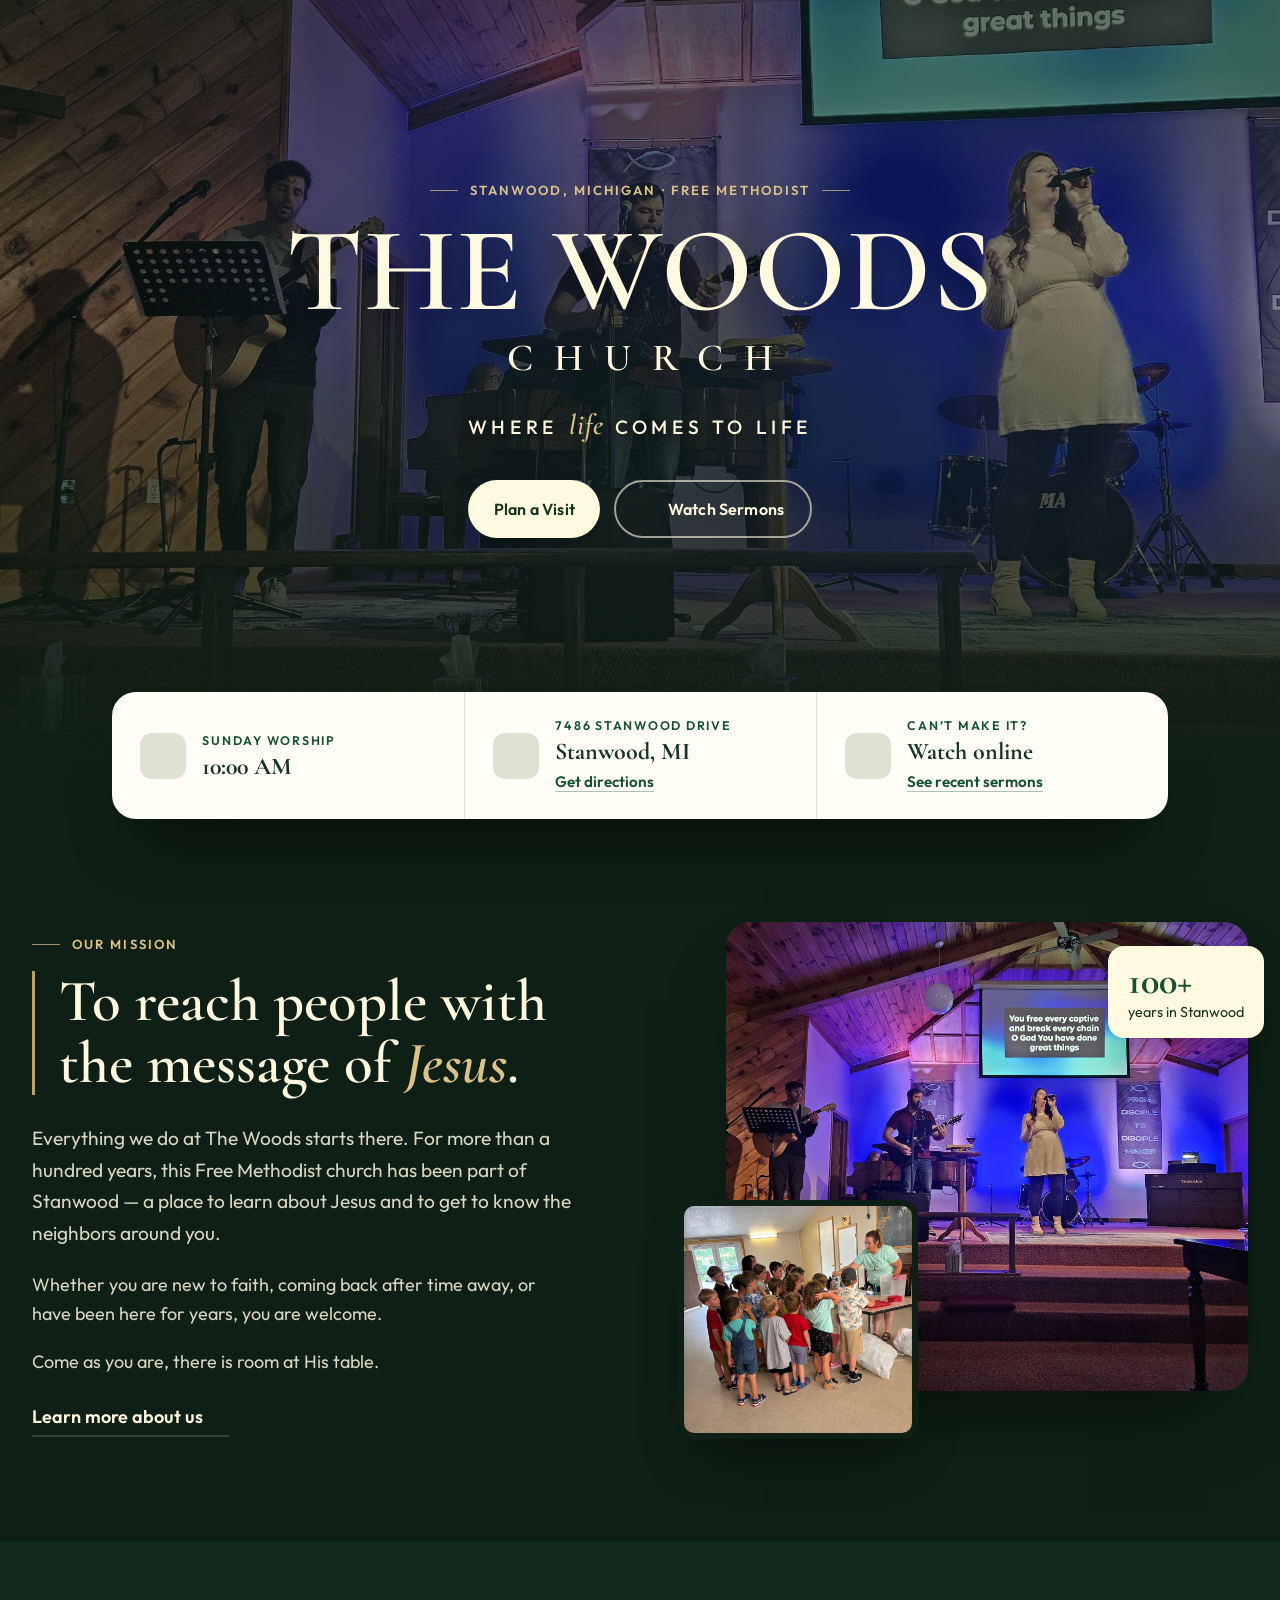
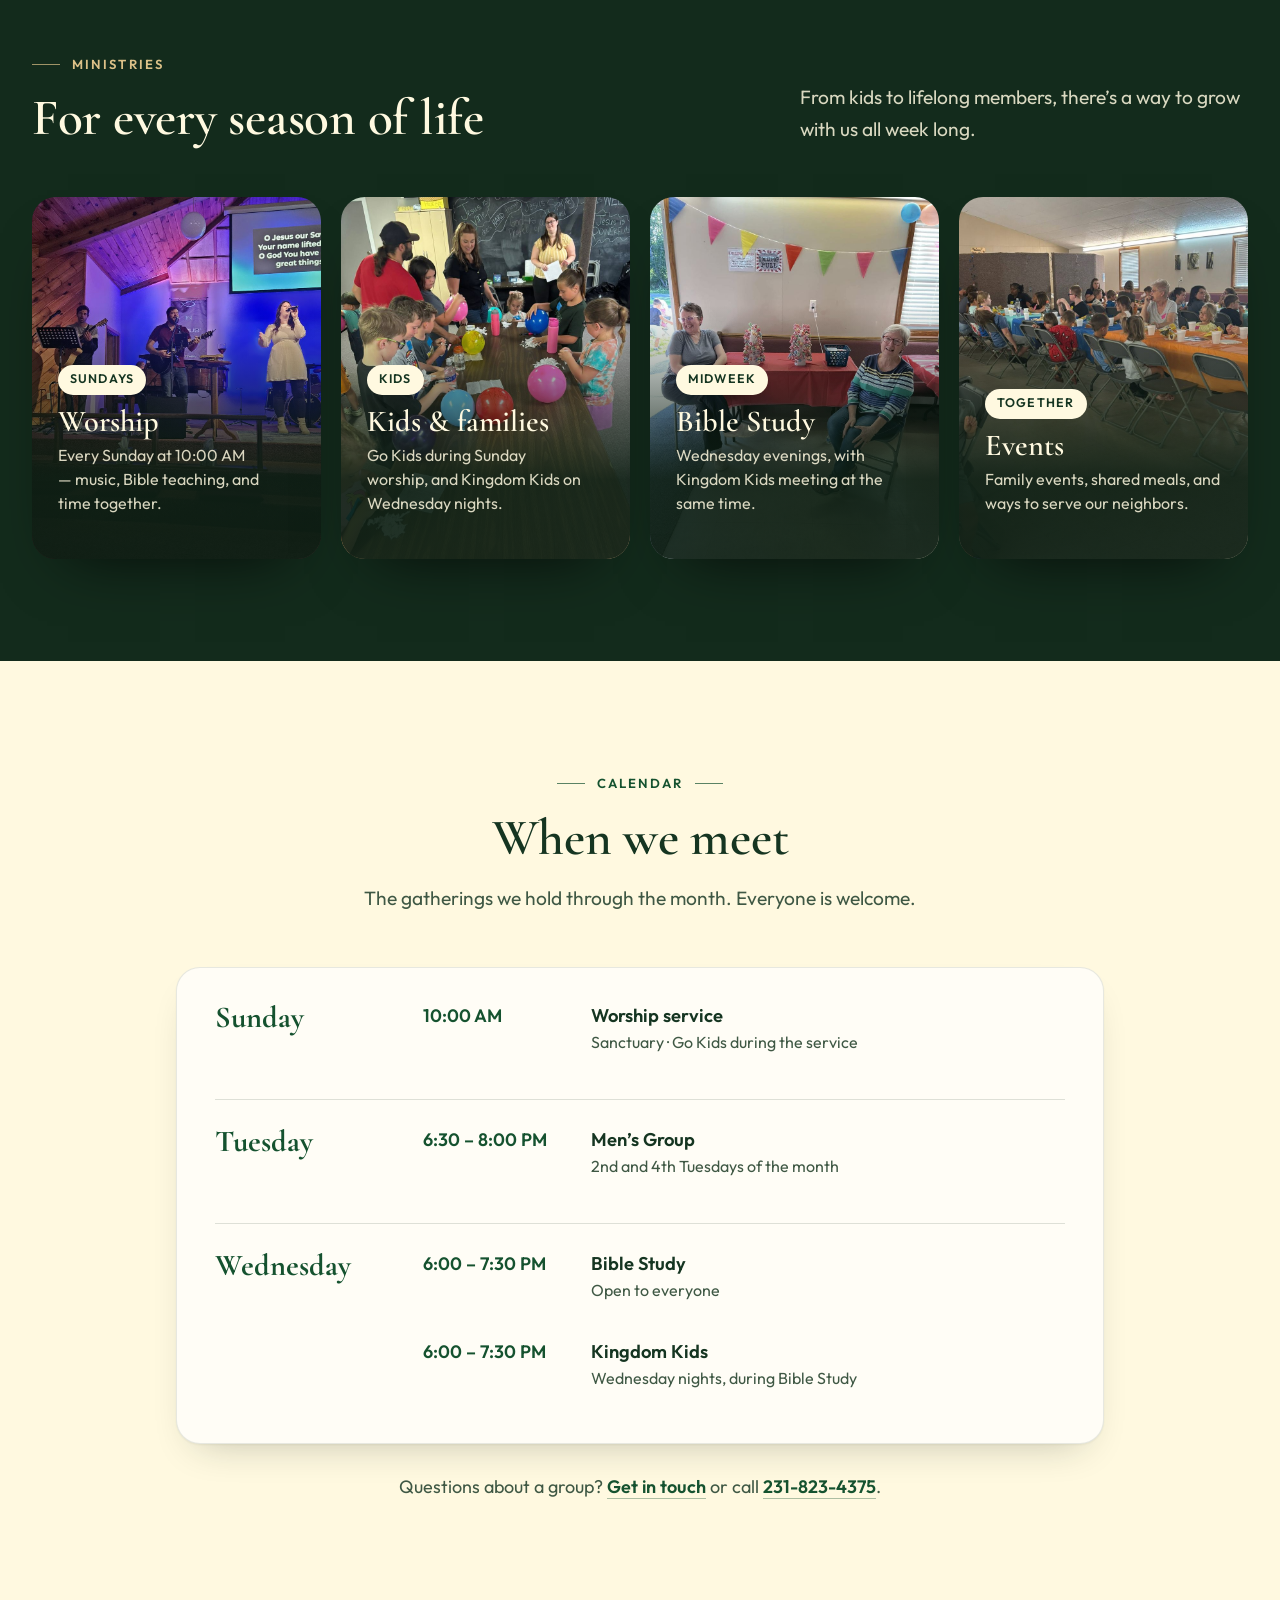
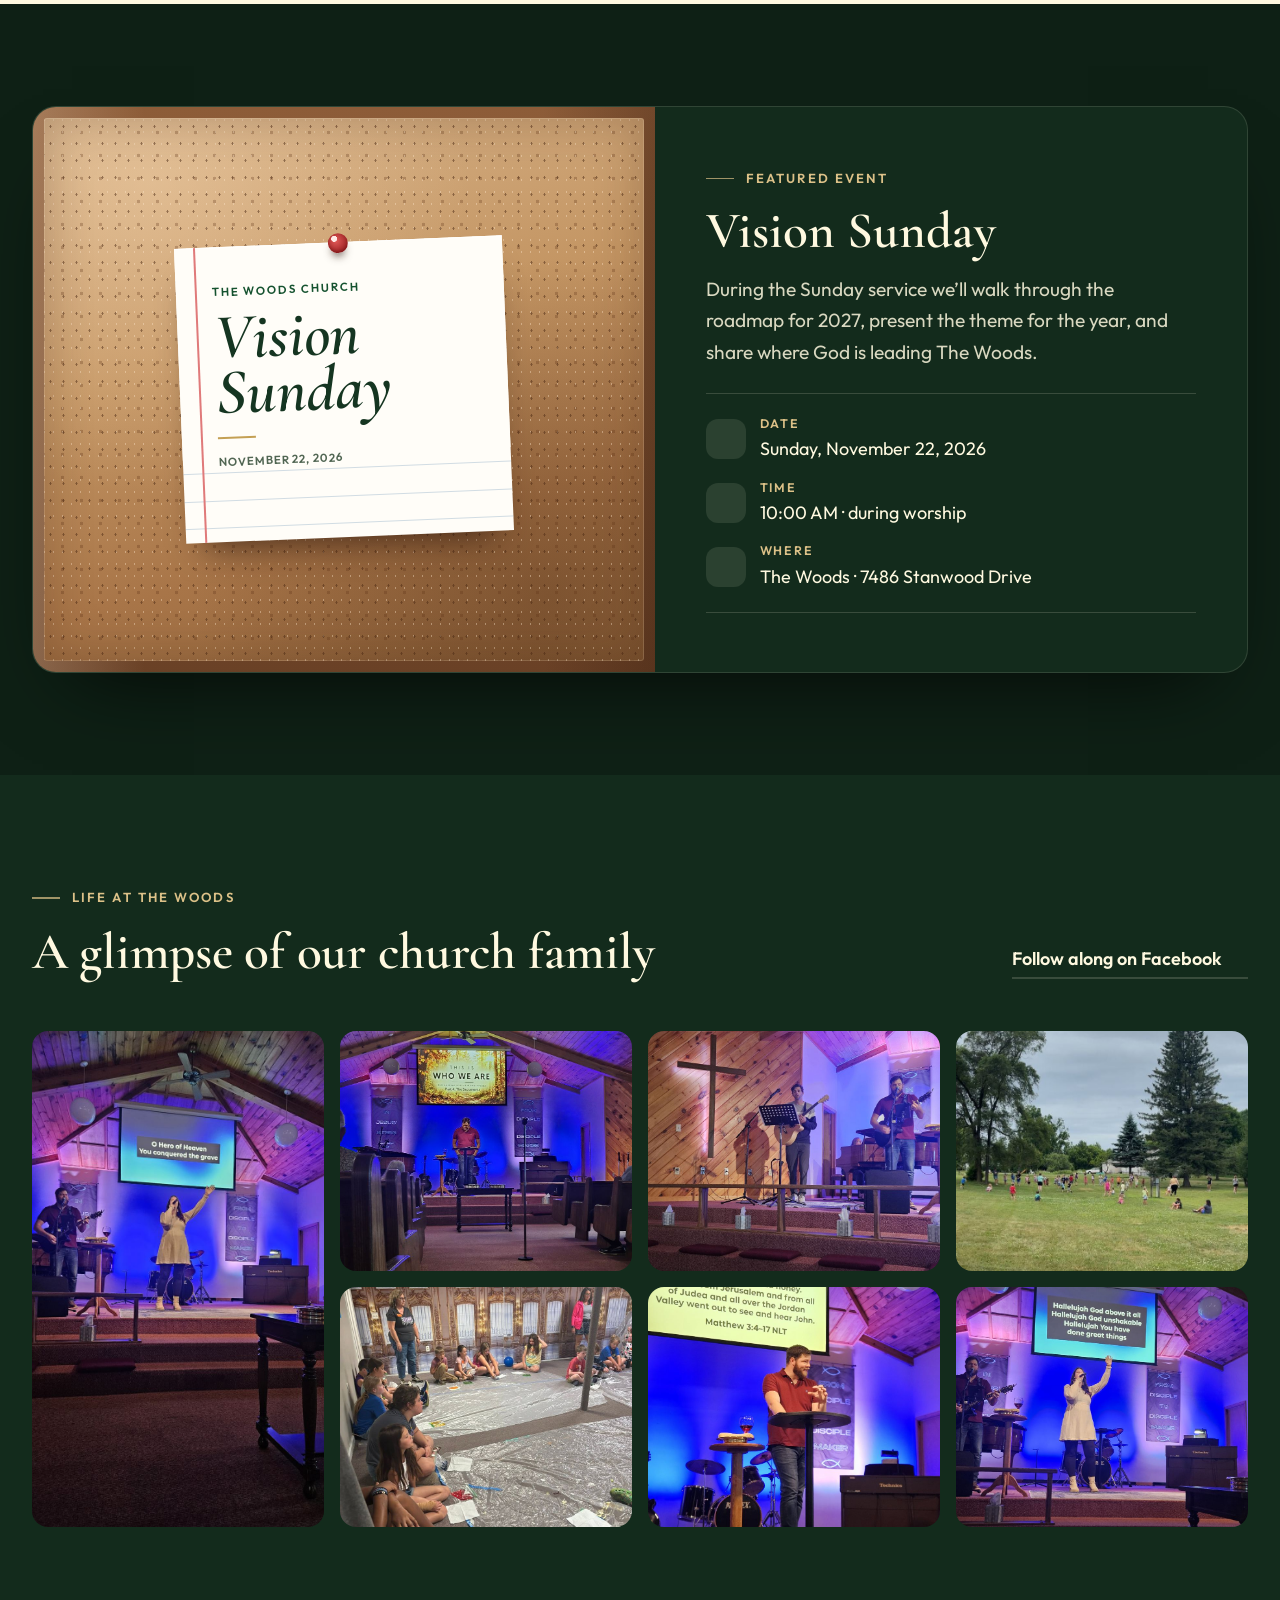
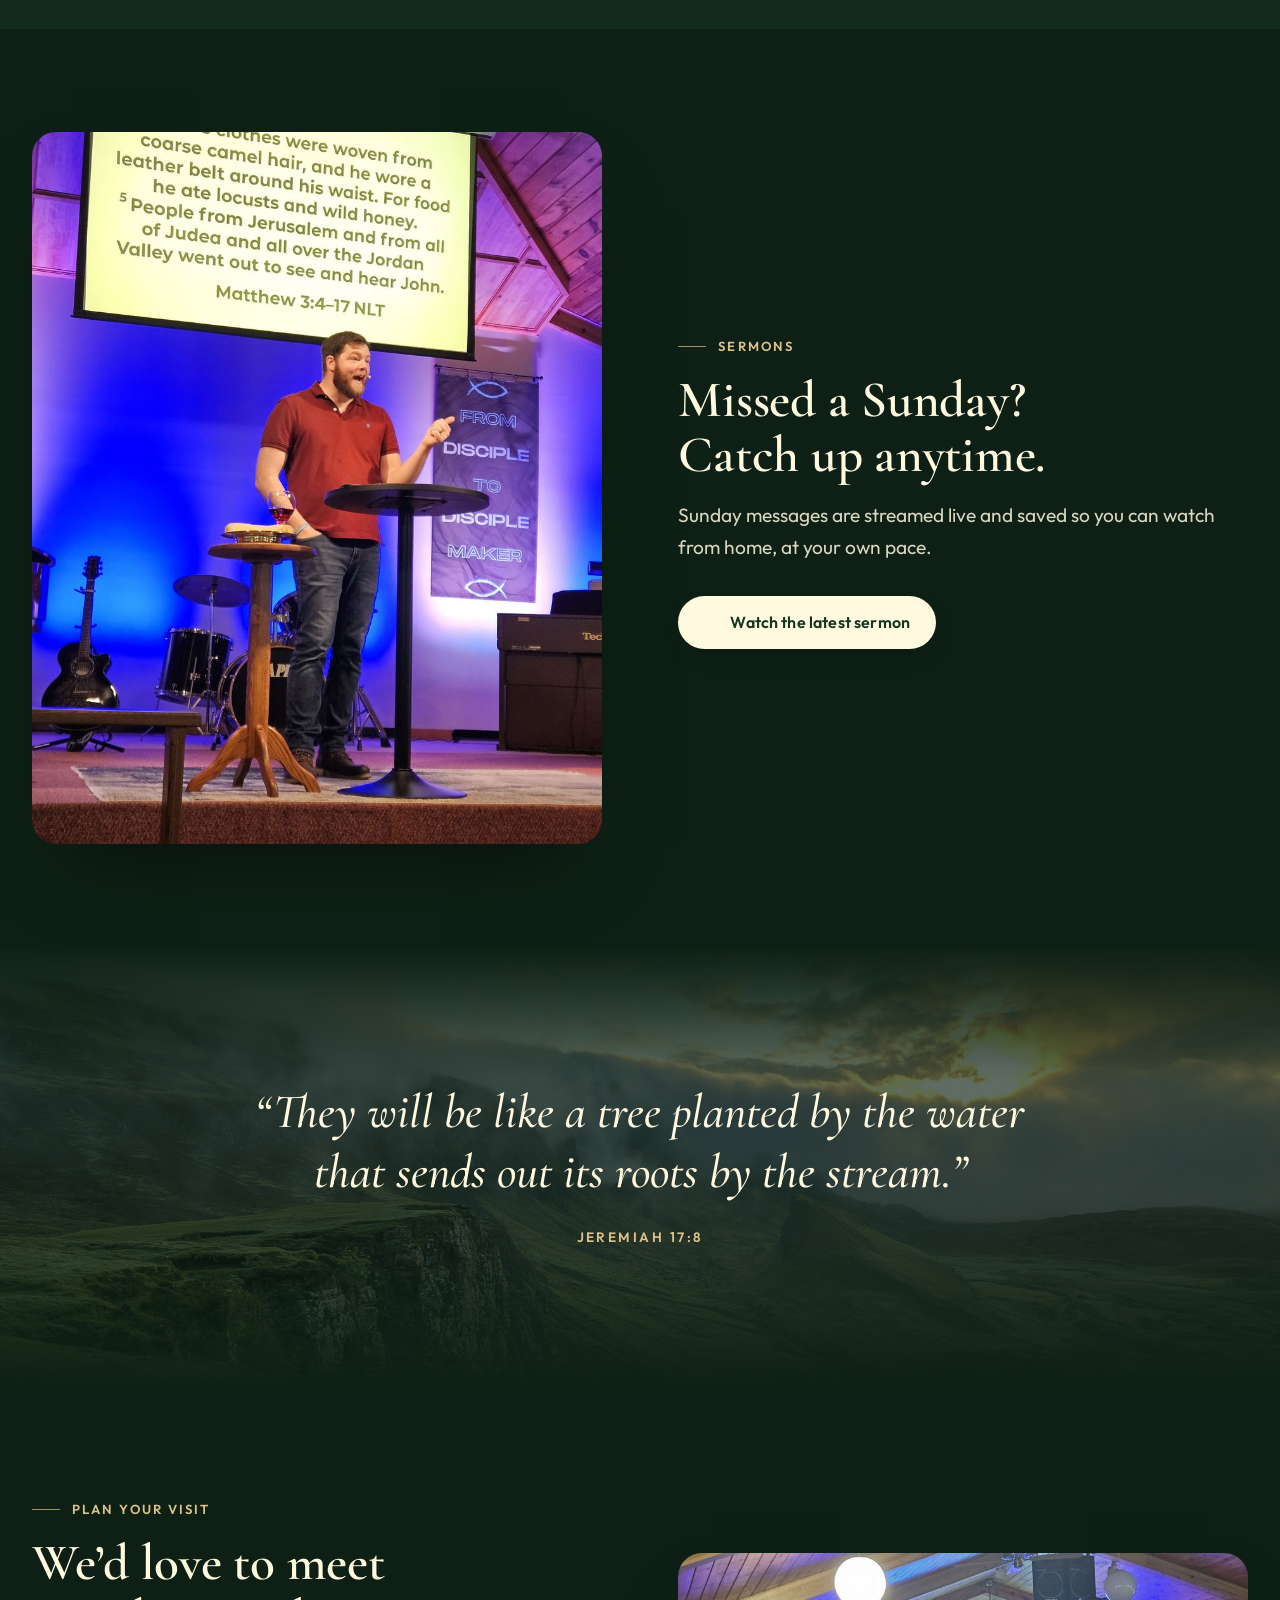
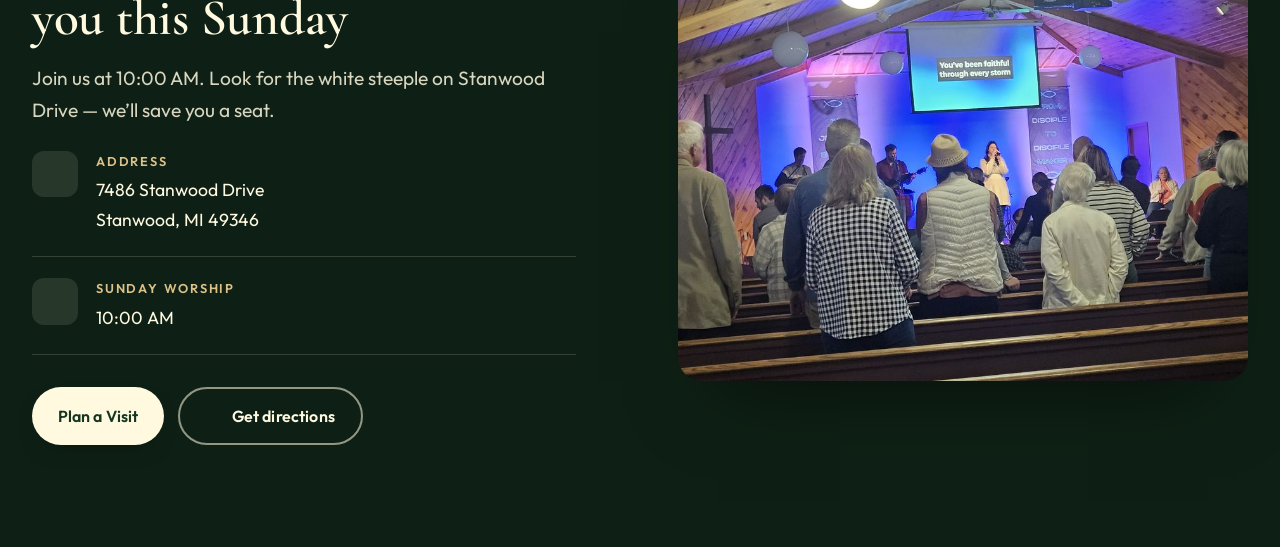
==== index.html @ 80a87fcc "adding headshots, removing expired sermon" ====
<!DOCTYPE html>
<html lang="en">
  <head>
    <meta charset="UTF-8" />
    <meta name="viewport" content="width=device-width, initial-scale=1" />
    <title>The Woods Church · Stanwood, Michigan</title>
    <meta name="description" content="The Woods Free Methodist Church in Stanwood, Michigan. Join us Sundays at 10:00 AM. Where life comes to life." />
    <meta name="theme-color" content="#15522f" />
    <meta property="og:title" content="The Woods Church" />
    <meta property="og:description" content="Where life comes to life. Sundays at 10:00 AM · 7486 Stanwood Drive, Stanwood, MI." />
    <meta property="og:image" content="assets/photos/web/worship-band-1200.jpg" />
    <link rel="icon" type="image/png" href="assets/favicon.png" />
    <link rel="apple-touch-icon" href="assets/apple-touch-icon.png" />
    <link rel="preconnect" href="https://fonts.googleapis.com" />
    <link rel="preconnect" href="https://fonts.gstatic.com" crossorigin />
    <link rel="stylesheet" href="https://fonts.googleapis.com/css2?family=Cormorant+Garamond:ital,wght@0,500;0,600;0,700;1,500;1,600&family=Outfit:wght@400;500;600&display=swap" />
    <link rel="stylesheet" href="css/styles.css" />
    <script>document.documentElement.classList.add("js");</script>
  </head>
  <body>
    <!-- @include partials/icons.html -->

    <div class="site tone-night">
      <!-- @include partials/header.html -->

      <main id="main">
        <section class="hero" aria-labelledby="hero-title">
          <div class="hero__slides">
            <img class="hero__slide is-active" src="assets/photos/web/worship-band-2400.jpg" srcset="assets/photos/web/worship-band-1200.jpg 1200w, assets/photos/web/worship-band-2400.jpg 2400w" sizes="100vw" alt="The worship team leading songs on a Sunday morning" width="2400" height="1800" fetchpriority="high" style="--pos: 50% 60%" />
            <img class="hero__slide" src="assets/photos/web/church-building-2400.jpg" srcset="assets/photos/web/church-building-1200.jpg 1200w, assets/photos/web/church-building-2400.jpg 2048w" sizes="100vw" alt="The Woods Free Methodist Church building and white steeple" width="2048" height="1081" style="--pos: 42% 58%" />
            <img class="hero__slide" src="assets/photos/web/kids-science-2400.jpg" srcset="assets/photos/web/kids-science-1200.jpg 900w, assets/photos/web/kids-science-2400.jpg 1800w" sizes="100vw" alt="Kids taking part in a science program in the sanctuary" width="1800" height="2400" style="--pos: 50% 40%" />
            <img class="hero__slide" src="assets/photos/web/fellowship-lunch-2400.jpg" srcset="assets/photos/web/fellowship-lunch-1200.jpg 900w, assets/photos/web/fellowship-lunch-2400.jpg 1800w" sizes="100vw" alt="Kids and adults sharing a meal together in the fellowship hall" width="1800" height="2400" style="--pos: 50% 52%" />
          </div>

          <div class="hero__content">
            <p class="eyebrow eyebrow--center">Stanwood, Michigan · Free Methodist</p>
            <h1 id="hero-title" class="hero__name">The Woods <span>Church</span></h1>
            <p class="hero__motto">Where <em>life</em> comes to life</p>
            <div class="actions actions--center">
              <a class="btn btn--primary" href="visit.html">Plan a Visit</a>
              <a class="btn btn--ghost" href="sermons.html">
                <svg class="icon" aria-hidden="true"><use href="#i-video" /></svg>Watch Sermons
              </a>
            </div>
          </div>
        </section>

        <div class="info-bar tone-paper">
          <div class="info-bar__item">
            <span class="icon-chip"><svg class="icon" aria-hidden="true"><use href="#i-clock" /></svg></span>
            <div><p class="info-bar__label">Sunday worship</p><p class="info-bar__value">10:00 AM</p></div>
          </div>
          <div class="info-bar__item">
            <span class="icon-chip"><svg class="icon" aria-hidden="true"><use href="#i-pin" /></svg></span>
            <div>
              <p class="info-bar__label">7486 Stanwood Drive</p>
              <p class="info-bar__value">Stanwood, MI</p>
              <a href="https://www.google.com/maps/dir/?api=1&amp;destination=7486+Stanwood+Dr,+Stanwood,+MI+49346" target="_blank" rel="noopener noreferrer">Get directions</a>
            </div>
          </div>
          <div class="info-bar__item">
            <span class="icon-chip"><svg class="icon" aria-hidden="true"><use href="#i-video" /></svg></span>
            <div>
              <p class="info-bar__label">Can’t make it?</p>
              <p class="info-bar__value">Watch online</p>
              <a href="sermons.html">See recent sermons</a>
            </div>
          </div>
        </div>

        <section class="section" id="welcome">
          <div class="container split">
            <div class="split__text reveal">
              <p class="eyebrow">Our mission</p>
              <p class="mission">To reach people with the message of <em>Jesus</em>.</p>
              <p class="lede">
                Everything we do at The Woods starts there. For more than a hundred years, this
                Free Methodist church has been part of Stanwood — a place to learn about Jesus
                and to get to know the neighbors around you.
              </p>
              <p>
                Whether you are new to faith, coming back after time away, or have been here for
                years, you are welcome.
              </p>
              <p>
                Come as you are, there is room at His table.
              </p>
              <a class="text-link" href="about.html">Learn more about us <svg class="icon" aria-hidden="true"><use href="#i-arrow" /></svg></a>
            </div>
            <div class="photo-stack reveal" style="--d: 120ms">
              <img class="photo-stack__main" src="assets/photos/web/worship-band-wide-1200.jpg" srcset="assets/photos/web/worship-band-wide-1200.jpg 1200w, assets/photos/web/worship-band-wide-2400.jpg 2400w" sizes="(min-width: 900px) 36rem, 100vw" alt="The worship band leading a Sunday service" width="1200" height="900" loading="lazy" />
              <img class="photo-stack__inset" src="assets/photos/web/kids-group-1200.jpg" srcset="assets/photos/web/kids-group-1200.jpg 900w, assets/photos/web/kids-group-2400.jpg 1800w" sizes="16rem" alt="Kids gathered around a volunteer during a kids ministry activity" width="900" height="1200" loading="lazy" style="object-position: 50% 40%" />
              <div class="badge">
                <span class="badge__num">100+</span>
                <span class="badge__label">years in Stanwood</span>
              </div>
            </div>
          </div>
        </section>

        <section class="section tone-dusk">
          <div class="container">
            <div class="sec-head sec-head--row reveal">
              <div>
                <p class="eyebrow">Ministries</p>
                <h2 class="h2">For every season of life</h2>
              </div>
              <p class="lede">From kids to lifelong members, there’s a way to grow with us all week long.</p>
            </div>
            <div class="photo-cards">
              <article class="photo-card reveal">
                <img src="assets/photos/web/worship-team-1200.jpg" srcset="assets/photos/web/worship-team-1200.jpg 900w, assets/photos/web/worship-team-2400.jpg 1800w" sizes="(min-width: 1100px) 18rem, (min-width: 640px) 50vw, 100vw" alt="The worship team singing on a Sunday morning" width="900" height="1200" loading="lazy" style="object-position: 50% 30%" />
                <div class="photo-card__body"><span class="photo-card__tag">Sundays</span><h3>Worship</h3><p>Every Sunday at 10:00 AM — music, Bible teaching, and time together.</p></div>
              </article>
              <article class="photo-card reveal" style="--d: 80ms">
                <img src="assets/photos/web/kids-balloons-1200.jpg" srcset="assets/photos/web/kids-balloons-1200.jpg 900w, assets/photos/web/kids-balloons-2400.jpg 1800w" sizes="(min-width: 1100px) 18rem, (min-width: 640px) 50vw, 100vw" alt="Kids working on a craft with volunteers" width="900" height="1200" loading="lazy" style="object-position: 50% 40%" />
                <div class="photo-card__body"><span class="photo-card__tag">Kids</span><h3>Kids &amp; families</h3><p>Go Kids during Sunday worship, and Kingdom Kids on Wednesday nights.</p></div>
              </article>
              <article class="photo-card reveal" style="--d: 160ms">
                <img src="assets/photos/web/carnival-volunteers-1200.jpg" srcset="assets/photos/web/carnival-volunteers-1200.jpg 900w, assets/photos/web/carnival-volunteers-2400.jpg 1800w" sizes="(min-width: 1100px) 18rem, (min-width: 640px) 50vw, 100vw" alt="Two volunteers at a church event" width="900" height="1200" loading="lazy" style="object-position: 50% 45%" />
                <div class="photo-card__body"><span class="photo-card__tag">Midweek</span><h3>Bible Study</h3><p>Wednesday evenings, with Kingdom Kids meeting at the same time.</p></div>
              </article>
              <article class="photo-card reveal" style="--d: 240ms">
                <img src="assets/photos/web/kids-lunch-1200.jpg" srcset="assets/photos/web/kids-lunch-1200.jpg 900w, assets/photos/web/kids-lunch-2400.jpg 1800w" sizes="(min-width: 1100px) 18rem, (min-width: 640px) 50vw, 100vw" alt="Kids eating together at a church event" width="900" height="1200" loading="lazy" style="object-position: 50% 55%" />
                <div class="photo-card__body"><span class="photo-card__tag">Together</span><h3>Events</h3><p>Family events, shared meals, and ways to serve our neighbors.</p></div>
              </article>
            </div>
          </div>
        </section>

        <section class="section tone-cream" id="schedule">
          <div class="container">
            <div class="sec-head sec-head--center reveal">
              <p class="eyebrow eyebrow--center">Calendar</p>
              <h2 class="h2">When we meet</h2>
              <p class="lede">The gatherings we hold through the month. Everyone is welcome.</p>
            </div>
            <div class="schedule reveal">
              <div class="schedule__day">
                <h3 class="schedule__name">Sunday</h3>
                <ul class="schedule__events">
                  <li class="schedule__event"><span class="schedule__time">10:00 AM</span><div><h4>Worship service</h4><p>Sanctuary · Go Kids during the service</p></div></li>
                </ul>
              </div>
              <div class="schedule__day">
                <h3 class="schedule__name">Tuesday</h3>
                <ul class="schedule__events">
                  <li class="schedule__event"><span class="schedule__time">6:30 – 8:00 PM</span><div><h4>Men’s Group</h4><p>2nd and 4th Tuesdays of the month</p></div></li>
                </ul>
              </div>
              <div class="schedule__day">
                <h3 class="schedule__name">Wednesday</h3>
                <ul class="schedule__events">
                  <li class="schedule__event"><span class="schedule__time">6:00 – 7:30 PM</span><div><h4>Bible Study</h4><p>Open to everyone</p></div></li>
                  <li class="schedule__event"><span class="schedule__time">6:00 – 7:30 PM</span><div><h4>Kingdom Kids</h4><p>Wednesday nights, during Bible Study</p></div></li>
                </ul>
              </div>
            </div>
            <p class="schedule-note reveal">Questions about a group? <a href="contact.html">Get in touch</a> or call <a href="tel:2318234375">231-823-4375</a>.</p>
          </div>
        </section>

        <section class="section" id="featured-event">
          <div class="container">
            <article class="event-feature reveal">
              <div class="event-feature__media">
                <div class="board" aria-hidden="true">
                  <div class="board__card">
                    <span class="board__pin"></span>
                    <p class="board__kicker">The Woods Church</p>
                    <p class="board__title">Vision<br />Sunday</p>
                    <span class="board__rule"></span>
                    <p class="board__date">November 22, 2026</p>
                  </div>
                </div>
              </div>
              <div class="event-feature__body">
                <p class="eyebrow">Featured event</p>
                <h2 class="event-feature__title">Vision Sunday</h2>
                <p class="lede">During the Sunday service we’ll walk through the roadmap for 2027, present the theme for the year, and share where God is leading The Woods.</p>
                <ul class="event-facts">
                  <li><span class="icon-chip"><svg class="icon" aria-hidden="true"><use href="#i-calendar" /></svg></span><div><strong>Date</strong>Sunday, November 22, 2026</div></li>
                  <li><span class="icon-chip"><svg class="icon" aria-hidden="true"><use href="#i-clock" /></svg></span><div><strong>Time</strong>10:00 AM · during worship</div></li>
                  <li><span class="icon-chip"><svg class="icon" aria-hidden="true"><use href="#i-pin" /></svg></span><div><strong>Where</strong>The Woods · 7486 Stanwood Drive</div></li>
                </ul>
              </div>
            </article>
          </div>
        </section>

        <section class="section tone-dusk">
          <div class="container">
            <div class="sec-head sec-head--row reveal">
              <div>
                <p class="eyebrow">Life at The Woods</p>
                <h2 class="h2">A glimpse of our church family</h2>
              </div>
              <a class="text-link" href="https://www.facebook.com/100081895544129" target="_blank" rel="noopener noreferrer">Follow along on Facebook <svg class="icon" aria-hidden="true"><use href="#i-arrow" /></svg></a>
            </div>
            <div class="gallery reveal">
              <img class="gallery__tall" src="assets/photos/web/worship-leader-1200.jpg" srcset="assets/photos/web/worship-leader-1200.jpg 900w, assets/photos/web/worship-leader-2400.jpg 1800w" sizes="(min-width: 900px) 18rem, 50vw" alt="A worship leader singing with hands raised" width="900" height="1200" loading="lazy" style="object-position: 50% 32%" />
              <img src="assets/photos/web/pastor-sanctuary-1200.jpg" srcset="assets/photos/web/pastor-sanctuary-1200.jpg 900w, assets/photos/web/pastor-sanctuary-2400.jpg 1800w" sizes="(min-width: 900px) 18rem, 50vw" alt="The pastor teaching from the front of the sanctuary" width="900" height="1200" loading="lazy" style="object-position: 50% 36%" />
              <img src="assets/photos/web/guitars-cross-1200.jpg" srcset="assets/photos/web/guitars-cross-1200.jpg 900w, assets/photos/web/guitars-cross-2400.jpg 1800w" sizes="(min-width: 900px) 18rem, 50vw" alt="Musicians leading worship beside the wooden cross" width="900" height="1200" loading="lazy" style="object-position: 40% 40%" />
              <img src="assets/photos/web/kids-lawn-1200.jpg" srcset="assets/photos/web/kids-lawn-1200.jpg 900w, assets/photos/web/kids-lawn-2400.jpg 1800w" sizes="(min-width: 900px) 18rem, 50vw" alt="Kids playing games on the church lawn" width="900" height="1200" loading="lazy" style="object-position: 50% 38%" />
              <img src="assets/photos/web/kids-activity-1200.jpg" srcset="assets/photos/web/kids-activity-1200.jpg 900w, assets/photos/web/kids-activity-2400.jpg 1800w" sizes="(min-width: 900px) 18rem, 50vw" alt="Kids sitting together during a group activity" width="900" height="1200" loading="lazy" style="object-position: 50% 35%" />
              <img src="assets/photos/web/pastor-teaching-1200.jpg" srcset="assets/photos/web/pastor-teaching-1200.jpg 900w, assets/photos/web/pastor-teaching-2400.jpg 1800w" sizes="(min-width: 900px) 18rem, 50vw" alt="The pastor teaching during a Sunday service" width="900" height="1200" loading="lazy" style="object-position: 45% 35%" />
              <img src="assets/photos/web/worship-praise-1200.jpg" srcset="assets/photos/web/worship-praise-1200.jpg 900w, assets/photos/web/worship-praise-2400.jpg 1800w" sizes="(min-width: 900px) 18rem, 50vw" alt="A worship leader singing with her hand raised" width="900" height="1200" loading="lazy" style="object-position: 50% 35%" />
            </div>
          </div>
        </section>

        <section class="section">
          <div class="container split">
            <div class="photo-frame reveal">
              <img src="assets/photos/web/pastor-preaching-1200.jpg" srcset="assets/photos/web/pastor-preaching-1200.jpg 900w, assets/photos/web/pastor-preaching-2400.jpg 1800w" sizes="(min-width: 900px) 36rem, 100vw" alt="The pastor preaching from the Gospel of Matthew" width="900" height="1200" loading="lazy" style="object-position: 50% 30%" />
            </div>
            <div class="split__text reveal" style="--d: 120ms">
              <p class="eyebrow">Sermons</p>
              <h2 class="h2">Missed a Sunday? Catch up anytime.</h2>
              <p class="lede">Sunday messages are streamed live and saved so you can watch from home, at your own pace.</p>
              <div class="actions">
                <a class="btn btn--primary" href="sermons.html"><svg class="icon" aria-hidden="true"><use href="#i-video" /></svg>Watch the latest sermon</a>
              </div>
            </div>
          </div>
        </section>

        <section class="verse" aria-label="Scripture">
          <img class="verse__bg" src="assets/photos/web/fog-trees-2400.jpg" srcset="assets/photos/web/fog-trees-1200.jpg 1200w, assets/photos/web/fog-trees-2400.jpg 2400w" sizes="100vw" alt="" width="2400" height="1430" loading="lazy" />
          <blockquote class="verse__inner reveal">
            <p>“They will be like a tree planted by the water that sends out its roots by the stream.”</p>
            <cite>Jeremiah 17:8</cite>
          </blockquote>
        </section>

        <section class="section">
          <div class="container split">
            <div class="split__text reveal">
              <p class="eyebrow">Plan your visit</p>
              <h2 class="h2">We’d love to meet you this Sunday</h2>
              <p class="lede">Join us at 10:00 AM. Look for the white steeple on Stanwood Drive — we’ll save you a seat.</p>
              <ul class="contact-list">
                <li><span class="icon-chip"><svg class="icon" aria-hidden="true"><use href="#i-pin" /></svg></span><div><strong>Address</strong><span>7486 Stanwood Drive<br />Stanwood, MI 49346</span></div></li>
                <li><span class="icon-chip"><svg class="icon" aria-hidden="true"><use href="#i-clock" /></svg></span><div><strong>Sunday worship</strong><span>10:00 AM</span></div></li>
              </ul>
              <div class="actions">
                <a class="btn btn--primary" href="visit.html">Plan a Visit</a>
                <a class="btn btn--ghost" href="https://www.google.com/maps/dir/?api=1&amp;destination=7486+Stanwood+Dr,+Stanwood,+MI+49346" target="_blank" rel="noopener noreferrer"><svg class="icon" aria-hidden="true"><use href="#i-pin" /></svg>Get directions</a>
              </div>
            </div>
            <div class="photo-frame photo-frame--wide reveal" style="--d: 120ms">
              <img src="assets/photos/web/congregation-1200.jpg" srcset="assets/photos/web/congregation-1200.jpg 900w, assets/photos/web/congregation-2400.jpg 1800w" sizes="(min-width: 900px) 36rem, 100vw" alt="The congregation standing together on a Sunday morning" width="900" height="1200" loading="lazy" style="object-position: 50% 40%" />
            </div>
          </div>
        </section>
      </main>

      <!-- @include partials/footer.html -->
    </div>

    <script src="js/main.js"></script>
  </body>
</html>
---- css/styles.css ----
@import "./tokens.css";

/* Photo-backed surfaces always read as dark, regardless of section tone */
.hero,
.page-hero,
.cta-card,
.verse {
  --fg: var(--cream);
  --muted: rgba(255, 249, 224, 0.88);
  --line: rgba(255, 249, 224, 0.18);
  --eyebrow: var(--maple-light);
  --btn-bg: var(--cream);
  --btn-fg: var(--ink);
  --btn-hover: #fff;
  --ghost: rgba(255, 249, 224, 0.6);
  --focus: var(--maple-light);
}

*,
*::before,
*::after {
  box-sizing: border-box;
}

html {
  scroll-behavior: smooth;
  scroll-padding-top: calc(var(--nav-h) + 1rem);
}

body {
  margin: 0;
  font-family: var(--font-body);
  font-size: 1.125rem;
  line-height: 1.65;
  -webkit-font-smoothing: antialiased;
  text-rendering: optimizeLegibility;
}

img {
  max-width: 100%;
  height: auto;
  display: block;
}

a {
  color: inherit;
  text-decoration: none;
}

button,
input,
textarea {
  font: inherit;
}

button {
  cursor: pointer;
  border: none;
  background: none;
  color: inherit;
}

ul {
  list-style: none;
  margin: 0;
  padding: 0;
}

h1,
h2,
h3 {
  text-wrap: balance;
}

p {
  text-wrap: pretty;
}

:focus-visible {
  outline: 3px solid var(--focus, var(--maple-light));
  outline-offset: 3px;
  border-radius: 4px;
}

.skip-link {
  position: absolute;
  left: 1rem;
  top: -4rem;
  z-index: 100;
  padding: 0.75rem 1.25rem;
  border-radius: var(--r-sm);
  background: var(--forest);
  color: var(--cream);
  font-weight: 600;
}

.skip-link:focus {
  top: 1rem;
}

.icon {
  width: 1.25rem;
  height: 1.25rem;
  fill: none;
  stroke: currentColor;
  stroke-width: 1.7;
  stroke-linecap: round;
  stroke-linejoin: round;
  flex: none;
}

/* ——— Logos: single-color PNGs used as masks so they can take any color ——— */

.logo {
  display: block;
  background-color: currentColor;
  -webkit-mask-repeat: no-repeat;
  mask-repeat: no-repeat;
  -webkit-mask-position: center;
  mask-position: center;
  -webkit-mask-size: contain;
  mask-size: contain;
}

.logo--horizontal {
  -webkit-mask-image: url("../assets/trimmed/lockup-horizontal.png");
  mask-image: url("../assets/trimmed/lockup-horizontal.png");
  aspect-ratio: 1400 / 499;
}

.logo--stacked {
  -webkit-mask-image: url("../assets/trimmed/lockup-stacked.png");
  mask-image: url("../assets/trimmed/lockup-stacked.png");
  aspect-ratio: 1210 / 1140;
}

.logo--tree {
  -webkit-mask-image: url("../assets/trimmed/tree.png");
  mask-image: url("../assets/trimmed/tree.png");
  aspect-ratio: 805 / 914;
}

/* ——— Shell ——— */

.site {
  position: relative;
  min-height: 100svh;
  display: flex;
  flex-direction: column;
  background: var(--s-bg);
  color: var(--fg);
}

.site > main {
  flex: 1;
}

.container {
  width: min(100% - 2.5rem, var(--max));
  margin-inline: auto;
}

.section {
  position: relative;
  padding: clamp(4rem, 8vw, 6.5rem) 0;
  background: var(--s-bg);
  color: var(--fg);
}

/* ——— Type ——— */

.eyebrow {
  display: inline-flex;
  align-items: center;
  gap: 0.75rem;
  margin: 0 0 1rem;
  font-size: 0.82rem;
  font-weight: 600;
  letter-spacing: 0.16em;
  text-transform: uppercase;
  color: var(--eyebrow);
}

.eyebrow::before {
  content: "";
  width: 1.75rem;
  height: 1.5px;
  background: currentColor;
  opacity: 0.7;
}

.eyebrow--center::after {
  content: "";
  width: 1.75rem;
  height: 1.5px;
  background: currentColor;
  opacity: 0.7;
}

.h2 {
  margin: 0 0 1.15rem;
  font-family: var(--font-display);
  font-size: clamp(2.3rem, 4vw, 3.3rem);
  font-weight: 600;
  line-height: 1.06;
  letter-spacing: -0.005em;
}

.h3 {
  margin: 0 0 0.5rem;
  font-family: var(--font-display);
  font-size: 1.85rem;
  font-weight: 600;
  line-height: 1.12;
}

.lede {
  margin: 0 0 1.25rem;
  font-size: 1.2rem;
  line-height: 1.65;
  color: var(--muted);
}

.section p:not([class]) {
  margin: 0 0 1.1rem;
  color: var(--muted);
}

.text-link {
  display: inline-flex;
  align-items: center;
  gap: 0.5rem;
  margin-top: 0.5rem;
  font-weight: 600;
  color: var(--fg);
  border-bottom: 2px solid var(--line);
  padding-bottom: 0.2rem;
  transition: gap 0.35s var(--ease), border-color 0.35s var(--ease);
}

.text-link .icon {
  width: 1.1rem;
  height: 1.1rem;
  color: var(--eyebrow);
}

.text-link:hover {
  gap: 0.8rem;
  border-color: var(--eyebrow);
}

/* ——— Buttons ——— */

.actions {
  display: flex;
  flex-wrap: wrap;
  gap: 0.85rem;
  margin-top: 2rem;
}

.actions--center {
  justify-content: center;
}

.btn {
  display: inline-flex;
  align-items: center;
  justify-content: center;
  gap: 0.55rem;
  min-height: 3.25rem;
  padding: 0.85rem 1.6rem;
  border-radius: 999px;
  font-size: 1rem;
  font-weight: 600;
  letter-spacing: 0.01em;
  white-space: nowrap;
  transition: transform 0.3s var(--ease), background 0.3s var(--ease),
    color 0.3s var(--ease), border-color 0.3s var(--ease), box-shadow 0.3s var(--ease);
}

.btn .icon {
  width: 1.1rem;
  height: 1.1rem;
}

.btn--sm {
  min-height: 2.75rem;
  padding: 0.6rem 1.25rem;
  font-size: 0.95rem;
}

.btn--primary {
  background: var(--btn-bg);
  color: var(--btn-fg);
  box-shadow: 0 10px 24px -14px rgba(0, 0, 0, 0.55);
}

.btn--primary:hover {
  background: var(--btn-hover);
  transform: translateY(-1px);
}

.btn--ghost {
  border: 2px solid var(--ghost);
  color: var(--fg);
}

.btn--ghost:hover {
  border-color: var(--fg);
  background: color-mix(in oklab, var(--fg) 8%, transparent);
}

/* ——— Nav: light bar for strong contrast against the dark page ——— */

.nav {
  position: sticky;
  top: 0;
  z-index: 50;
  height: var(--nav-h);
  display: flex;
  align-items: center;
  background: var(--paper);
  color: var(--ink);
  border-top: 4px solid var(--forest);
  box-shadow: 0 1px 0 rgba(20, 35, 25, 0.1);
  transition: box-shadow 0.4s var(--ease);
}

.is-scrolled .nav {
  box-shadow: 0 1px 0 rgba(20, 35, 25, 0.1), 0 14px 34px -18px rgba(0, 0, 0, 0.55);
}

.nav__inner {
  width: min(100% - 2.5rem, var(--max));
  margin-inline: auto;
  display: flex;
  align-items: center;
  justify-content: space-between;
  gap: 1.5rem;
}

.nav__brand {
  flex: none;
  display: flex;
  align-items: center;
  gap: 0.7rem;
  color: var(--forest);
}

.nav__mark {
  height: 4.8rem;
  width: auto;
  max-width: none;
  flex: none;
}

.nav__lockup {
  display: flex;
  flex-direction: column;
  justify-content: center;
  gap: 0.32rem;
}

.nav__name {
  font-family: var(--font-display);
  font-size: 1.28rem;
  font-weight: 600;
  line-height: 1;
  letter-spacing: 0.1em;
  text-transform: uppercase;
  white-space: nowrap;
}

.nav__tag {
  font-size: 0.68rem;
  font-weight: 600;
  line-height: 1;
  letter-spacing: 0.16em;
  text-transform: uppercase;
  white-space: nowrap;
}

.nav__tag em {
  font-family: var(--font-display);
  font-size: 1.28em;
  font-style: italic;
  font-weight: 600;
  letter-spacing: 0;
  text-transform: none;
}

.nav__menu {
  display: flex;
  align-items: center;
  gap: 1.25rem;
}

.nav__links {
  display: flex;
  gap: 0.25rem;
}

.nav__links a {
  display: block;
  padding: 0.55rem 0.95rem;
  border-radius: 999px;
  font-size: 1.05rem;
  font-weight: 500;
  color: var(--ink);
  transition: background 0.25s var(--ease), color 0.25s var(--ease);
}

.nav__links a:hover {
  background: color-mix(in oklab, var(--forest) 9%, transparent);
  color: var(--forest);
}

.nav__links a[aria-current="page"] {
  background: color-mix(in oklab, var(--forest) 12%, transparent);
  color: var(--forest);
  font-weight: 600;
}

.nav .btn--primary {
  --focus: var(--forest);
  background: var(--forest);
  color: var(--cream);
}

.nav .btn--primary:hover {
  background: var(--forest-deep);
}

.nav__toggle {
  display: none;
  align-items: center;
  gap: 0.6rem;
  min-height: 3rem;
  padding: 0.5rem 1.1rem;
  border-radius: 999px;
  border: 2px solid color-mix(in oklab, var(--ink) 22%, transparent);
  font-size: 1rem;
  font-weight: 600;
  color: var(--ink);
  --focus: var(--forest);
}

.nav__bars,
.nav__bars::before,
.nav__bars::after {
  display: block;
  width: 1.15rem;
  height: 2px;
  background: currentColor;
  border-radius: 2px;
  transition: transform 0.3s var(--ease), opacity 0.3s var(--ease);
}

.nav__bars {
  position: relative;
}

.nav__bars::before,
.nav__bars::after {
  content: "";
  position: absolute;
  left: 0;
}

.nav__bars::before {
  top: -6px;
}

.nav__bars::after {
  top: 6px;
}

.is-nav-open .nav__bars {
  background: transparent;
}

.is-nav-open .nav__bars::before {
  transform: translateY(6px) rotate(45deg);
}

.is-nav-open .nav__bars::after {
  transform: translateY(-6px) rotate(-45deg);
}

/* ——— Motion (kept gentle on purpose) ——— */

@keyframes rise {
  from {
    opacity: 0;
    transform: translateY(1rem);
  }
  to {
    opacity: 1;
    transform: none;
  }
}

.js .reveal {
  opacity: 0;
  transform: translateY(16px);
  transition: opacity 0.8s var(--ease) var(--d, 0ms), transform 0.8s var(--ease) var(--d, 0ms);
}

.js .reveal.is-in {
  opacity: 1;
  transform: none;
}

/* ——— Shared components ——— */

.icon-chip {
  display: inline-grid;
  place-items: center;
  width: 2.9rem;
  height: 2.9rem;
  border-radius: 12px;
  background: var(--icon-bg);
  color: var(--icon-fg);
  flex: none;
}

.icon-chip--lg {
  width: 3.4rem;
  height: 3.4rem;
  border-radius: 14px;
  margin-bottom: 1.4rem;
}

.icon-chip--lg .icon {
  width: 1.55rem;
  height: 1.55rem;
}

.sec-head {
  max-width: 44rem;
  margin-bottom: clamp(2.25rem, 5vw, 3.25rem);
}

.sec-head--center {
  margin-inline: auto;
  text-align: center;
}

.sec-head--center .lede {
  margin-inline: auto;
  max-width: 36rem;
}

.split {
  display: grid;
  gap: clamp(2.5rem, 6vw, 5rem);
  align-items: center;
}

@media (min-width: 900px) {
  .split {
    grid-template-columns: 1fr 1fr;
  }

  .split--events {
    grid-template-columns: 1.1fr 0.9fr;
    align-items: stretch;
  }
}

.split__text {
  max-width: 34rem;
}

.card-grid {
  display: grid;
  gap: 1.25rem;
}

@media (min-width: 760px) {
  .card-grid {
    grid-template-columns: repeat(3, 1fr);
    gap: 1.5rem;
  }
}

.card {
  position: relative;
  padding: 2.1rem 1.9rem 1.9rem;
  border-radius: var(--r-lg);
  background: var(--card-bg);
  color: var(--fg);
  border: 1px solid var(--card-line);
  box-shadow: var(--card-shadow);
}

.card h3 {
  margin: 0 0 0.55rem;
  font-family: var(--font-display);
  font-size: 1.7rem;
  font-weight: 600;
  line-height: 1.15;
}

.card p {
  margin: 0 0 0.85rem;
  font-size: 1.05rem;
  line-height: 1.6;
  color: var(--muted);
}

.card .btn {
  margin-top: 0.4rem;
}

/* Photos */

.photo-frame {
  position: relative;
  border-radius: var(--r-lg);
  overflow: hidden;
  aspect-ratio: 4 / 5;
  box-shadow: 0 40px 80px -40px rgba(0, 0, 0, 0.6);
}

.photo-frame--wide {
  aspect-ratio: 4 / 3;
}

.photo-frame--archive {
  aspect-ratio: 300 / 192;
}

.photo-frame img {
  width: 100%;
  height: 100%;
  object-fit: cover;
}

.photo-stack {
  position: relative;
  padding: 0 0 3rem 3rem;
}

.photo-stack__main {
  width: 100%;
  aspect-ratio: 4 / 3.6;
  object-fit: cover;
  border-radius: var(--r-lg);
  box-shadow: 0 40px 80px -40px rgba(0, 0, 0, 0.7);
}

.photo-stack__inset {
  position: absolute;
  left: 0;
  bottom: 0;
  width: 42%;
  aspect-ratio: 1;
  object-fit: cover;
  border-radius: var(--r-md);
  border: 6px solid var(--s-bg);
  box-shadow: 0 30px 60px -30px rgba(0, 0, 0, 0.7);
}

.badge {
  position: absolute;
  top: 1.5rem;
  right: -1rem;
  display: grid;
  gap: 0.15rem;
  max-width: 11rem;
  padding: 1rem 1.25rem;
  border-radius: var(--r-md);
  background: var(--cream);
  color: var(--ink);
  box-shadow: 0 24px 50px -24px rgba(0, 0, 0, 0.7);
}

.badge__num {
  font-family: var(--font-display);
  font-size: 2.4rem;
  font-weight: 700;
  line-height: 1;
  color: var(--forest);
}

.badge__label {
  font-size: 0.9rem;
  line-height: 1.35;
}

/* Events */

.events {
  margin-top: 1.75rem;
  display: grid;
}

.event {
  display: grid;
  grid-template-columns: auto 1fr;
  align-items: center;
  gap: 1.25rem;
  padding: 1.15rem 0;
  border-bottom: 1px solid var(--line);
}

.event:first-child {
  border-top: 1px solid var(--line);
}

.event__date {
  display: grid;
  place-items: center;
  align-content: center;
  width: 4.5rem;
  height: 4.5rem;
  border-radius: var(--r-md);
  background: var(--icon-bg);
  color: var(--icon-fg);
  line-height: 1;
}

.event__date span {
  font-size: 0.75rem;
  font-weight: 600;
  letter-spacing: 0.12em;
  text-transform: uppercase;
}

.event__date strong {
  margin-top: 0.25rem;
  font-family: var(--font-display);
  font-size: 1.7rem;
  font-weight: 700;
}

.event h3 {
  margin: 0 0 0.15rem;
  font-family: var(--font-display);
  font-size: 1.45rem;
  font-weight: 600;
}

.event p {
  margin: 0;
  font-size: 1rem;
  color: var(--muted);
}

/* CTA card */

.cta-card {
  position: relative;
  isolation: isolate;
  overflow: hidden;
  display: flex;
  align-items: flex-end;
  min-height: 26rem;
  border-radius: var(--r-lg);
  color: var(--fg);
  box-shadow: 0 40px 80px -40px rgba(0, 0, 0, 0.6);
}

.cta-card__bg {
  position: absolute;
  inset: 0;
  z-index: -2;
  width: 100%;
  height: 100%;
  object-fit: cover;
}

.cta-card::before {
  content: "";
  position: absolute;
  inset: 0;
  z-index: -1;
  background: linear-gradient(
    180deg,
    color-mix(in oklab, var(--night) 15%, transparent) 0%,
    color-mix(in oklab, var(--night) 94%, transparent) 72%
  );
}

.cta-card__body {
  padding: clamp(1.75rem, 3vw, 2.5rem);
}

.cta-card h3 {
  margin: 0 0 0.6rem;
  font-family: var(--font-display);
  font-size: clamp(1.9rem, 2.6vw, 2.3rem);
  font-weight: 600;
  line-height: 1.1;
}

.cta-card p:not(.eyebrow) {
  margin: 0 0 1.25rem;
  color: var(--muted);
}

/* Verse band */

.verse {
  position: relative;
  isolation: isolate;
  overflow: hidden;
  padding: clamp(5rem, 11vw, 8.5rem) 0;
  text-align: center;
  color: var(--fg);
}

.verse__bg {
  position: absolute;
  inset: 0;
  z-index: -2;
  width: 100%;
  height: 100%;
  object-fit: cover;
}

.verse::before {
  content: "";
  position: absolute;
  inset: 0;
  z-index: -1;
  background:
    linear-gradient(180deg, var(--s-bg, var(--night)) 0%, transparent 30%, transparent 70%, var(--s-bg, var(--night)) 100%),
    color-mix(in oklab, var(--night) 66%, transparent);
}

.verse__inner {
  width: min(100% - 2.5rem, 52rem);
  margin: 0 auto;
}

.verse__inner p {
  margin: 0;
  font-family: var(--font-display);
  font-size: clamp(1.9rem, 3.8vw, 3rem);
  font-style: italic;
  font-weight: 500;
  line-height: 1.25;
}

.verse cite {
  display: inline-block;
  margin-top: 1.5rem;
  font-style: normal;
  font-size: 0.85rem;
  font-weight: 600;
  letter-spacing: 0.18em;
  text-transform: uppercase;
  color: var(--eyebrow);
}

/* ——— Home hero: rotating worship photos ——— */

.hero {
  position: relative;
  isolation: isolate;
  min-height: clamp(36rem, calc(100svh - var(--nav-h) - 3rem), 54rem);
  display: grid;
  place-items: center;
  overflow: hidden;
  padding: 4rem 1.25rem 7.5rem;
  text-align: center;
  color: var(--fg);
  background: var(--night);
}

.hero__slides {
  position: absolute;
  inset: 0;
  z-index: -1;
}

/* The zoom is held through the fade-out and only reset once the slide is invisible */
.hero__slide {
  position: absolute;
  inset: 0;
  width: 100%;
  height: 100%;
  object-fit: cover;
  object-position: var(--pos, center);
  opacity: 0;
  filter: saturate(0.8);
  transform: scale(1);
  transition: opacity 1.6s ease-in-out, transform 0s linear 1.6s;
}

.hero__slide.is-active {
  opacity: 1;
}

.hero__slide.is-zooming {
  transform: scale(1.08);
  transition: opacity 1.6s ease-in-out, transform 9s linear;
}

.hero__slides::after {
  content: "";
  position: absolute;
  inset: 0;
  background:
    radial-gradient(ellipse 50% 42% at 50% 52%, color-mix(in oklab, var(--night) 62%, transparent), transparent 85%),
    linear-gradient(
      180deg,
      color-mix(in oklab, var(--night) 62%, transparent) 0%,
      color-mix(in oklab, var(--night) 45%, transparent) 40%,
      color-mix(in oklab, var(--night) 70%, transparent) 75%,
      var(--night) 100%
    );
}

.hero__content {
  max-width: 48rem;
}

.hero__content > * {
  animation: rise 1s var(--ease) both;
}

.hero__content > :nth-child(2) {
  animation-delay: 100ms;
}

.hero__content > :nth-child(3) {
  animation-delay: 180ms;
}

.hero__content > :nth-child(4) {
  animation-delay: 260ms;
}

.hero__name {
  margin: 0;
  font-family: var(--font-display);
  font-size: clamp(3.6rem, 11vw, 7.5rem);
  font-weight: 600;
  line-height: 0.9;
  letter-spacing: 0.01em;
  text-transform: uppercase;
  text-shadow: 0 6px 30px rgba(0, 0, 0, 0.5);
}

.hero__name span {
  display: block;
  margin-top: 0.4em;
  font-size: 0.32em;
  font-weight: 600;
  letter-spacing: 0.55em;
  padding-left: 0.55em;
}

.hero__motto {
  margin: 1.6rem 0 0;
  font-size: clamp(1rem, 1.6vw, 1.2rem);
  font-weight: 500;
  letter-spacing: 0.24em;
  text-transform: uppercase;
  text-shadow: 0 2px 16px rgba(0, 0, 0, 0.6);
}

.hero__motto em {
  margin: 0 0.1em;
  font-family: var(--font-display);
  font-size: 1.5em;
  font-weight: 600;
  letter-spacing: 0.02em;
  text-transform: none;
  color: var(--maple-light);
}

/* Info bar: light card overlapping the hero for at-a-glance details */

.info-bar {
  position: relative;
  z-index: 5;
  width: min(100% - 2.5rem, 66rem);
  margin: -4.5rem auto 0;
  display: grid;
  grid-template-columns: repeat(3, 1fr);
  border-radius: var(--r-lg);
  background: var(--white);
  color: var(--fg);
  box-shadow: 0 40px 70px -36px rgba(0, 0, 0, 0.85);
}

.info-bar__item {
  display: flex;
  align-items: center;
  gap: 1rem;
  padding: 1.5rem 1.75rem;
}

.info-bar__item + .info-bar__item {
  border-left: 1px solid var(--line);
}

.info-bar__label {
  margin: 0;
  font-size: 0.78rem;
  font-weight: 600;
  letter-spacing: 0.14em;
  text-transform: uppercase;
  color: var(--forest);
}

.info-bar__value {
  margin: 0.1rem 0 0;
  font-family: var(--font-display);
  font-size: 1.5rem;
  font-weight: 700;
  line-height: 1.15;
}

.info-bar__item a {
  font-size: 0.95rem;
  font-weight: 600;
  color: var(--forest);
  border-bottom: 1.5px solid color-mix(in oklab, var(--forest) 35%, transparent);
}

.info-bar__item a:hover {
  border-color: var(--forest);
}

/* ——— Home sections ——— */

.mission {
  margin: 0 0 1.75rem;
  padding-left: 1.5rem;
  border-left: 3px solid var(--maple);
  font-family: var(--font-display);
  font-size: clamp(2.5rem, 4.6vw, 3.75rem);
  font-weight: 600;
  line-height: 1.05;
}

.mission em {
  font-style: italic;
  color: var(--maple-light);
}

.sec-head--row {
  max-width: none;
  display: flex;
  flex-wrap: wrap;
  justify-content: space-between;
  align-items: flex-end;
  gap: 1rem 3rem;
}

.sec-head--row .h2,
.sec-head--row .lede {
  margin-bottom: 0;
}

.sec-head--row .lede {
  max-width: 28rem;
}

.photo-cards {
  display: grid;
  grid-template-columns: repeat(4, 1fr);
  gap: 1.25rem;
}

@media (max-width: 900px) {
  .photo-cards {
    grid-template-columns: repeat(2, 1fr);
  }
}

@media (max-width: 560px) {
  .photo-cards {
    grid-template-columns: 1fr;
  }
}

.photo-card {
  position: relative;
  isolation: isolate;
  overflow: hidden;
  display: flex;
  align-items: flex-end;
  aspect-ratio: 4 / 5;
  width: 100%;
  border-radius: var(--r-lg);
  color: var(--cream);
  box-shadow: 0 30px 60px -36px rgba(0, 0, 0, 0.8);
}

.photo-card img {
  position: absolute;
  inset: 0;
  z-index: -2;
  width: 100%;
  height: 100%;
  object-fit: cover;
}

.photo-card::before {
  content: "";
  position: absolute;
  inset: 0;
  z-index: -1;
  background: linear-gradient(180deg, transparent 30%, color-mix(in oklab, var(--night) 92%, transparent) 78%);
}

.photo-card__body {
  padding: 1.6rem;
}

.photo-card__tag {
  display: inline-block;
  margin-bottom: 0.7rem;
  padding: 0.3rem 0.75rem;
  border-radius: 999px;
  font-size: 0.78rem;
  font-weight: 600;
  letter-spacing: 0.1em;
  text-transform: uppercase;
  background: var(--cream);
  color: var(--ink);
}

.photo-card h3 {
  margin: 0 0 0.35rem;
  font-family: var(--font-display);
  font-size: 1.9rem;
  font-weight: 600;
  line-height: 1.05;
}

.photo-card p {
  margin: 0;
  font-size: 1rem;
  line-height: 1.5;
  color: rgba(255, 249, 224, 0.88);
}

/* Weekly schedule */

.schedule {
  max-width: 58rem;
  margin: 0 auto;
  padding: 0.5rem clamp(1.25rem, 3vw, 2.5rem);
  border-radius: var(--r-lg);
  background: var(--card-bg);
  border: 1px solid var(--card-line);
  box-shadow: var(--card-shadow);
}

.schedule__day {
  display: grid;
  gap: 0.75rem 2rem;
  padding: 1.6rem 0;
}

.schedule__day + .schedule__day {
  border-top: 1px solid var(--line);
}

@media (min-width: 720px) {
  .schedule__day {
    grid-template-columns: 11rem 1fr;
  }
}

.schedule__name {
  margin: 0;
  font-family: var(--font-display);
  font-size: 1.9rem;
  font-weight: 700;
  line-height: 1.1;
  color: var(--forest);
}

.schedule__events {
  display: grid;
  gap: 1rem;
}

.schedule__event {
  display: grid;
  grid-template-columns: 9.5rem 1fr;
  gap: 1rem;
  align-items: baseline;
}

@media (max-width: 520px) {
  .schedule__event {
    grid-template-columns: 1fr;
    gap: 0.1rem;
  }
}

.schedule__time {
  font-weight: 600;
  color: var(--forest);
  white-space: nowrap;
}

.schedule__event h4 {
  margin: 0;
  font-size: 1.15rem;
  font-weight: 600;
  line-height: 1.35;
}

.schedule__event p {
  margin: 0.1rem 0 0;
  font-size: 1rem;
  color: var(--muted);
}

.schedule-note {
  margin: 1.75rem 0 0;
  text-align: center;
  color: var(--muted);
}

.schedule-note a {
  font-weight: 600;
  color: var(--forest);
  border-bottom: 1.5px solid color-mix(in oklab, var(--forest) 35%, transparent);
}

/* Featured event */

.event-feature {
  display: grid;
  overflow: hidden;
  border-radius: var(--r-lg);
  background: var(--dusk);
  border: 1px solid var(--card-line);
  box-shadow: 0 40px 80px -40px rgba(0, 0, 0, 0.8);
}

@media (min-width: 900px) {
  .event-feature {
    grid-template-columns: 1.05fr 1fr;
  }
}

.event-feature__media {
  display: flex;
  min-height: 26rem;
  padding: 0.7rem;
  background:
    linear-gradient(90deg, rgba(255, 236, 210, 0.22), transparent 18%, transparent 82%, rgba(40, 18, 8, 0.28)),
    linear-gradient(180deg, #8d5c38, #6a4126);
}

.board {
  display: grid;
  flex: 1;
  place-items: center;
  padding: clamp(1.75rem, 4vw, 2.75rem);
  border-radius: 3px;
  background-color: #c49664;
  background-image:
    radial-gradient(rgba(74, 40, 18, 0.5) 0.9px, transparent 1.15px),
    radial-gradient(rgba(255, 232, 204, 0.4) 0.55px, transparent 0.85px),
    radial-gradient(rgba(92, 48, 20, 0.28) 1.4px, transparent 1.7px),
    radial-gradient(ellipse at 18% 12%, rgba(255, 224, 186, 0.34), transparent 46%),
    radial-gradient(ellipse at 84% 88%, rgba(62, 30, 12, 0.32), transparent 50%),
    linear-gradient(165deg, #d8b48a, #c49664 40%, #a87548 72%, #91663d);
  background-size: 13px 17px, 9px 12px, 19px 23px, auto, auto, auto;
  background-position: 0 0, 5px 8px, 9px 3px, 0 0, 0 0, 0 0;
  box-shadow:
    inset 0 0 0 1px rgba(255, 236, 210, 0.16),
    inset 0 0 48px rgba(62, 30, 12, 0.28);
}

.board__card {
  position: relative;
  width: min(100%, 20.5rem);
  padding: 2.2rem 1.65rem 4.4rem 2.25rem;
  background-color: #fffdf8;
  background-image:
    linear-gradient(#fffdf8, #fffdf8),
    repeating-linear-gradient(
      to bottom,
      transparent 0,
      transparent 1.65rem,
      rgba(120, 156, 186, 0.34) 1.65rem,
      rgba(120, 156, 186, 0.34) 1.72rem
    );
  background-size: 100% 72%, auto;
  background-repeat: no-repeat, repeat;
  background-position: top, 0 0.4rem;
  box-shadow:
    0 1px 0 rgba(255, 255, 255, 0.7) inset,
    0 22px 34px -18px rgba(40, 18, 8, 0.72);
  transform: rotate(-2.4deg);
}

.board__card::before {
  content: "";
  position: absolute;
  top: 0;
  bottom: 0;
  left: 1.2rem;
  width: 1.5px;
  background: #e07a7a;
}

.board__pin {
  position: absolute;
  top: -0.55rem;
  left: 50%;
  z-index: 1;
  width: 1.25rem;
  height: 1.25rem;
  margin-left: -0.625rem;
  border-radius: 50%;
  background:
    radial-gradient(circle at 32% 28%, #ffe9e6 0 14%, transparent 16%),
    radial-gradient(circle at 40% 38%, #e15a58, #9d2224 72%);
  box-shadow:
    inset 0 -2px 3px rgba(80, 10, 10, 0.35),
    0 7px 8px -4px rgba(40, 18, 8, 0.7);
}

.board__kicker,
.board__date {
  margin: 0;
  font-family: var(--font-body);
  font-size: 0.72rem;
  font-weight: 600;
  letter-spacing: 0.16em;
  text-transform: uppercase;
  color: var(--forest);
}

.board__title {
  margin: 0.55rem 0 0;
  font-family: var(--font-display);
  font-size: clamp(3.3rem, 5vw, 4.15rem);
  font-weight: 600;
  font-style: italic;
  line-height: 0.86;
  color: var(--ink);
}

.board__rule {
  display: block;
  width: 2.4rem;
  height: 2px;
  margin: 1.05rem 0 0.85rem;
  background: var(--maple);
}

.board__date {
  letter-spacing: 0.08em;
  color: color-mix(in oklab, var(--ink) 72%, var(--paper));
}

.event-feature__body {
  padding: clamp(2rem, 4vw, 3.25rem);
}

.event-feature__title {
  margin: 0 0 1rem;
  font-family: var(--font-display);
  font-size: clamp(2.3rem, 4vw, 3.2rem);
  font-weight: 600;
  line-height: 1.02;
}

.event-facts {
  display: grid;
  gap: 0.85rem;
  margin: 1.5rem 0 0.5rem;
  padding: 1.25rem 0;
  border-block: 1px solid var(--line);
}

.event-facts li {
  display: flex;
  align-items: center;
  gap: 0.85rem;
}

.event-facts strong {
  display: block;
  font-size: 0.78rem;
  font-weight: 600;
  letter-spacing: 0.14em;
  text-transform: uppercase;
  color: var(--eyebrow);
}

.event-facts .icon-chip {
  width: 2.5rem;
  height: 2.5rem;
}

/* Gallery */

.gallery {
  display: grid;
  grid-template-columns: repeat(2, 1fr);
  grid-auto-rows: 11rem;
  gap: 0.75rem;
}

.gallery__tall {
  grid-column: span 2;
}

@media (min-width: 900px) {
  .gallery {
    grid-template-columns: repeat(4, 1fr);
    grid-auto-rows: 15rem;
    gap: 1rem;
  }

  .gallery__tall {
    grid-column: auto;
    grid-row: span 2;
  }
}

.gallery img {
  width: 100%;
  height: 100%;
  object-fit: cover;
  border-radius: var(--r-md);
}

/* ——— Inner page headers ——— */

.page-hero {
  position: relative;
  isolation: isolate;
  overflow: hidden;
  display: flex;
  align-items: flex-end;
  min-height: min(52svh, 30rem);
  padding: 4rem 0 clamp(3rem, 6vw, 4.5rem);
  color: var(--fg);
  background: var(--night);
}

.page-hero__bg {
  position: absolute;
  inset: 0;
  z-index: -2;
  width: 100%;
  height: 100%;
  object-fit: cover;
  object-position: var(--pos, center);
}

.page-hero::before {
  content: "";
  position: absolute;
  inset: 0;
  z-index: -1;
  background:
    linear-gradient(90deg, color-mix(in oklab, var(--night) 80%, transparent) 0%, color-mix(in oklab, var(--night) 30%, transparent) 75%),
    linear-gradient(0deg, var(--s-bg) 0%, transparent 45%);
}

.page-hero__inner > * {
  animation: rise 0.9s var(--ease) both;
}

.page-hero__inner > :nth-child(2) {
  animation-delay: 80ms;
}

.page-hero__inner > :nth-child(3) {
  animation-delay: 160ms;
}

.page-hero h1 {
  margin: 0 0 1rem;
  max-width: 18ch;
  font-family: var(--font-display);
  font-size: clamp(2.8rem, 5.5vw, 4.4rem);
  font-weight: 600;
  line-height: 1.02;
  text-shadow: 0 4px 24px rgba(0, 0, 0, 0.4);
}

.page-hero .lede {
  max-width: 36rem;
  margin: 0;
}

/* Right-weighted heroes: type sits on the open side of the photo */
.page-hero--right::before {
  background:
    linear-gradient(
      270deg,
      color-mix(in oklab, var(--night) 82%, transparent) 0%,
      color-mix(in oklab, var(--night) 52%, transparent) 36%,
      color-mix(in oklab, var(--night) 16%, transparent) 70%
    ),
    linear-gradient(0deg, var(--s-bg) 0%, transparent 45%);
}

.page-hero--right .page-hero__inner {
  display: flex;
  flex-direction: column;
  align-items: flex-end;
  padding-right: 5%;
  text-align: right;
}

.page-hero--right .lede {
  text-shadow: 0 2px 18px rgba(0, 0, 0, 0.55);
}

/* ——— About ——— */

.pillars {
  display: grid;
  gap: 1.25rem;
}

@media (min-width: 760px) {
  .pillars {
    grid-template-columns: repeat(3, 1fr);
    gap: 1.5rem;
  }
}

.pillar {
  display: flex;
  flex-direction: column;
  padding: 2.1rem 1.85rem 1.7rem;
  border-radius: var(--r-lg);
  background: var(--card-bg);
  border: 1px solid var(--card-line);
  box-shadow: var(--card-shadow);
}

.pillar .eyebrow {
  margin-bottom: 1.15rem;
}

.pillar__quote {
  margin: 0;
  font-family: var(--font-display);
  font-size: clamp(1.7rem, 2.2vw, 2.2rem);
  font-weight: 600;
  line-height: 1.15;
  color: var(--fg);
}

.pillar__quote em {
  font-style: italic;
  color: var(--maple-light);
}

.pillar cite {
  display: block;
  margin-top: auto;
  padding-top: 1.6rem;
  font-style: normal;
  font-size: 0.8rem;
  font-weight: 600;
  letter-spacing: 0.14em;
  text-transform: uppercase;
  color: var(--eyebrow);
}

.values {
  display: grid;
  gap: 0 3rem;
  margin: 0;
  padding: 0;
  list-style: none;
  counter-reset: value;
}

@media (min-width: 800px) {
  .values {
    grid-template-columns: 1fr 1fr;
  }
}

.values li {
  display: grid;
  grid-template-columns: auto 1fr;
  gap: 1rem;
  align-items: baseline;
  padding: 1.15rem 0;
  border-top: 1px solid var(--line);
  font-size: 1.15rem;
  line-height: 1.45;
  color: var(--fg);
}

.values li span {
  min-width: 1.15rem;
  font-family: var(--font-body);
  font-size: 1.05rem;
  font-weight: 600;
  font-variant-numeric: tabular-nums;
  line-height: 1;
  color: var(--forest);
}

.staff-grid {
  display: grid;
  gap: 1.5rem;
}

@media (min-width: 680px) {
  .staff-grid {
    grid-template-columns: repeat(2, minmax(0, 24rem));
    justify-content: center;
  }
}

.staff-card {
  display: flex;
  flex-direction: column;
  overflow: hidden;
  border-radius: var(--r-lg);
  background: var(--card-bg);
  color: var(--fg);
  border: 1px solid var(--card-line);
  box-shadow: var(--card-shadow);
}

.staff-card__photo {
  position: relative;
  aspect-ratio: 1 / 1;
  background: var(--forest-mist);
}

.staff-card__photo img {
  position: absolute;
  inset: 0;
  width: 100%;
  height: 100%;
  object-fit: cover;
  object-position: center 18%;
}

.staff-card__body {
  padding: 1.05rem 1.15rem 1.2rem;
}

.staff-card h3 {
  margin: 0 0 0.3rem;
  font-family: var(--font-display);
  font-size: 1.5rem;
  font-weight: 600;
  line-height: 1.15;
}

.staff-card__role {
  margin: 0 0 0.7rem;
  font-size: 0.78rem;
  font-weight: 600;
  letter-spacing: 0.14em;
  text-transform: uppercase;
  color: var(--eyebrow);
}

.staff-card__bio {
  margin: 0;
  font-size: 1.02rem;
  line-height: 1.55;
  color: var(--muted);
}

.belong {
  display: grid;
  gap: 1.75rem 3.5rem;
}

@media (min-width: 800px) {
  .belong {
    grid-template-columns: 1fr 1fr;
  }
}

.belong p {
  margin: 0;
  max-width: 36rem;
  font-size: 1.2rem;
  line-height: 1.6;
}

.belong a {
  font-weight: 600;
  border-bottom: 2px solid var(--line);
  transition: border-color 0.3s var(--ease);
}

.belong a:hover {
  border-color: var(--eyebrow);
}

/* ——— Sermons ——— */

.video {
  position: relative;
  aspect-ratio: 16 / 9;
  overflow: hidden;
  border-radius: var(--r-md);
  background: #000;
  box-shadow: 0 30px 60px -30px rgba(0, 0, 0, 0.8);
}

.video iframe {
  position: absolute;
  inset: 0;
  width: 100%;
  height: 100%;
  border: 0;
}

.featured {
  display: grid;
  gap: clamp(1.75rem, 4vw, 3rem);
  align-items: center;
}

@media (min-width: 960px) {
  .featured {
    grid-template-columns: 1.55fr 1fr;
  }
}

.featured__title {
  margin: 0 0 0.75rem;
  font-family: var(--font-display);
  font-size: clamp(2rem, 3.4vw, 2.8rem);
  font-weight: 600;
  line-height: 1.08;
}

.sermon-meta {
  display: flex;
  flex-wrap: wrap;
  gap: 0.4rem 1.25rem;
  margin: 0 0 1rem;
  font-size: 1rem;
  color: var(--muted);
}

.sermon-meta span {
  display: inline-flex;
  align-items: center;
  gap: 0.45rem;
}

.sermon-meta .icon {
  width: 1.05rem;
  height: 1.05rem;
  color: var(--eyebrow);
}

.sermon-grid {
  display: grid;
  gap: 1.5rem;
}

@media (min-width: 760px) {
  .sermon-grid {
    grid-template-columns: repeat(2, 1fr);
  }
}

@media (min-width: 1100px) {
  .sermon-grid {
    grid-template-columns: repeat(3, 1fr);
  }
}

.sermon-card {
  display: grid;
  gap: 1rem;
  align-content: start;
}

.sermon-card__body {
  display: grid;
  gap: 0.35rem;
}

.sermon-card h4 {
  margin: 0;
  font-family: var(--font-display);
  font-size: 1.6rem;
  font-weight: 600;
  line-height: 1.15;
}

.sermon-flag {
  margin: 0;
  font-size: 0.75rem;
  font-weight: 600;
  letter-spacing: 0.14em;
  text-transform: uppercase;
  color: var(--eyebrow);
}

.sermon-series-link {
  margin: -0.25rem 0 0.9rem;
  font-weight: 600;
}

.sermon-series-link a {
  border-bottom: 2px solid var(--line);
  padding-bottom: 0.12rem;
}

.sermon-series-link a:hover {
  border-color: var(--eyebrow);
}

.series-nav {
  display: flex;
  flex-wrap: wrap;
  gap: 0.6rem;
  margin: 0 0 clamp(2.25rem, 5vw, 3.25rem);
}

.series-nav a {
  display: inline-flex;
  align-items: center;
  min-height: 2.75rem;
  padding: 0.4rem 1rem;
  border: 1px solid var(--line);
  border-radius: 999px;
  font-size: 0.95rem;
  font-weight: 600;
}

.series-nav a[aria-current="true"] {
  background: var(--cream);
  color: var(--ink);
  border-color: transparent;
}

.series + .series {
  margin-top: clamp(2.75rem, 6vw, 4.25rem);
  padding-top: clamp(2.75rem, 6vw, 4.25rem);
  border-top: 1px solid var(--line);
}

.series__head {
  max-width: 44rem;
  margin-bottom: 1.5rem;
}

.series__title {
  margin: 0 0 0.45rem;
  font-family: var(--font-display);
  font-size: clamp(2rem, 3.4vw, 2.75rem);
  font-weight: 600;
  line-height: 1.08;
}

.series__meta {
  margin: 0;
  color: var(--muted);
}

.series__head .lede {
  margin: 0.75rem 0 0;
}

#series-intro em {
  color: var(--fg);
  font-style: italic;
}

.sermon-card .sermon-meta {
  margin: 0;
  font-size: 0.95rem;
}

.empty-note {
  padding: 2rem;
  border-radius: var(--r-lg);
  border: 1.5px dashed var(--line);
  text-align: center;
  color: var(--muted);
}

.empty-note p {
  margin: 0 0 0.75rem;
}

/* ——— Contact & forms ——— */

.contact {
  display: grid;
  gap: 2.5rem;
  align-items: start;
}

@media (min-width: 900px) {
  .contact {
    grid-template-columns: 0.85fr 1.15fr;
    gap: 4rem;
  }
}

.contact-list li {
  display: flex;
  align-items: flex-start;
  gap: 1.1rem;
  padding: 1.35rem 0;
  border-bottom: 1px solid var(--line);
}

.contact-list li:first-child {
  padding-top: 0.25rem;
}

.contact-list strong {
  display: block;
  margin-bottom: 0.2rem;
  font-size: 0.8rem;
  font-weight: 600;
  letter-spacing: 0.14em;
  text-transform: uppercase;
  color: var(--eyebrow);
}

.contact-list span,
.contact-list a {
  font-size: 1.1rem;
  line-height: 1.5;
}

.contact-list a {
  border-bottom: 1.5px solid var(--line);
}

.contact-list a:hover {
  border-color: var(--eyebrow);
}

.form {
  display: grid;
  gap: 1.15rem;
}

.form.card {
  padding: clamp(1.75rem, 3vw, 2.5rem);
}

.form__row {
  display: grid;
  gap: 1.15rem;
}

@media (min-width: 600px) {
  .form__row {
    grid-template-columns: 1fr 1fr;
  }
}

.form label {
  display: grid;
  gap: 0.45rem;
  font-size: 1rem;
  font-weight: 500;
  color: var(--fg);
}

.form input,
.form textarea {
  width: 100%;
  padding: 0.9rem 1rem;
  border-radius: var(--r-sm);
  border: 1.5px solid var(--field-line);
  background: var(--field-bg);
  color: var(--fg);
  font-size: 1.05rem;
  transition: border-color 0.3s var(--ease), box-shadow 0.3s var(--ease);
}

.form textarea {
  resize: vertical;
}

.form input::placeholder,
.form textarea::placeholder {
  color: color-mix(in oklab, var(--fg) 50%, transparent);
}

.form input:focus,
.form textarea:focus {
  outline: none;
  border-color: var(--eyebrow);
  box-shadow: 0 0 0 4px color-mix(in oklab, var(--eyebrow) 20%, transparent);
}

.form .btn {
  justify-self: start;
  margin-top: 0.4rem;
}

.form__note {
  margin: 0;
  font-size: 0.95rem;
  line-height: 1.5;
  color: color-mix(in oklab, var(--fg) 72%, transparent);
}

.map {
  overflow: hidden;
  border-radius: var(--r-lg);
  aspect-ratio: 4 / 3;
  border: 1px solid var(--card-line);
  box-shadow: var(--card-shadow);
  background: var(--forest-mist);
}

.map iframe {
  width: 100%;
  height: 100%;
  border: 0;
}

.checks {
  display: grid;
  gap: 0.85rem;
  margin: 0.5rem 0 1.75rem;
}

.checks li {
  position: relative;
  padding-left: 2.25rem;
}

.checks li::before {
  content: "";
  position: absolute;
  left: 0;
  top: 0.15rem;
  width: 1.45rem;
  height: 1.45rem;
  border-radius: 50%;
  background: var(--icon-bg);
}

.checks li::after {
  content: "";
  position: absolute;
  left: 0.52rem;
  top: 0.43rem;
  width: 0.4rem;
  height: 0.68rem;
  border: solid var(--icon-fg);
  border-width: 0 2px 2px 0;
  transform: rotate(45deg);
}

/* ——— Footer ——— */

.footer {
  padding: clamp(3.5rem, 7vw, 5rem) 0 2.5rem;
  background: var(--s-bg);
  color: var(--fg);
  border-top: 1px solid var(--line);
}

.footer__grid {
  display: grid;
  gap: 2.5rem;
}

@media (min-width: 700px) {
  .footer__grid {
    grid-template-columns: repeat(2, 1fr);
  }
}

@media (min-width: 1000px) {
  .footer__grid {
    grid-template-columns: 1.35fr 1fr 1.15fr 0.9fr;
  }
}

.footer__brand .logo {
  width: 8.5rem;
  color: var(--cream);
}

.footer__col h3 {
  margin: 0 0 0.85rem;
  font-size: 0.8rem;
  font-weight: 600;
  letter-spacing: 0.14em;
  text-transform: uppercase;
  color: var(--eyebrow);
}

.footer__col p + p {
  margin-top: 0.85rem;
}

.footer__col p,
.footer__col li {
  margin: 0;
  font-size: 1rem;
  line-height: 1.8;
  color: var(--muted);
}

.footer__col a {
  border-bottom: 1px solid transparent;
  transition: color 0.25s var(--ease), border-color 0.25s var(--ease);
}

.footer__col a:hover {
  color: var(--fg);
  border-color: var(--line);
}

.footer__bottom {
  display: flex;
  flex-wrap: wrap;
  justify-content: space-between;
  gap: 0.5rem 1.5rem;
  margin-top: 3rem;
  padding-top: 1.5rem;
  border-top: 1px solid var(--line);
  font-size: 0.92rem;
  color: var(--muted);
}

/* ——— Responsive ——— */

@media (max-width: 1040px) {
  .nav__toggle {
    display: inline-flex;
  }

  .nav__menu {
    position: absolute;
    top: 100%;
    left: 0;
    right: 0;
    display: none;
    flex-direction: column;
    align-items: stretch;
    gap: 1rem;
    padding: 1rem 1.25rem 1.5rem;
    background: var(--paper);
    border-top: 1px solid rgba(20, 35, 25, 0.1);
    box-shadow: 0 30px 50px -24px rgba(0, 0, 0, 0.6);
  }

  .is-nav-open .nav__menu {
    display: flex;
  }

  .nav__links {
    flex-direction: column;
    gap: 0.25rem;
  }

  .nav__links a {
    padding: 0.85rem 1rem;
    border-radius: var(--r-sm);
    font-size: 1.2rem;
  }

  .nav .btn--primary {
    min-height: 3.5rem;
    font-size: 1.1rem;
  }
}

@media (max-width: 860px) {
  .info-bar {
    grid-template-columns: 1fr;
  }

  .info-bar__item + .info-bar__item {
    border-left: none;
    border-top: 1px solid var(--line);
  }

  .info-bar__item {
    padding: 1.15rem 1.35rem;
  }

  .badge {
    right: 0.75rem;
  }
}

@media (max-width: 600px) {
  :root {
    --nav-h: 4.75rem;
  }

  .nav__brand {
    gap: 0.45rem;
  }

  .nav__mark {
    height: 3.6rem;
  }

  .nav__name {
    font-size: 0.98rem;
    letter-spacing: 0.08em;
  }

  .nav__tag {
    font-size: 0.54rem;
    letter-spacing: 0.12em;
  }

  .photo-stack {
    padding: 0 0 2rem 1.5rem;
  }

  .hero {
    padding-top: 3rem;
  }

  .hero__motto {
    letter-spacing: 0.16em;
  }

  .eyebrow--center::before,
  .eyebrow--center::after {
    display: none;
  }
}

@media (prefers-reduced-motion: reduce) {
  *,
  *::before,
  *::after {
    animation: none !important;
    transition: none !important;
  }

  html {
    scroll-behavior: auto;
  }

  .js .reveal {
    opacity: 1;
    transform: none;
  }
}
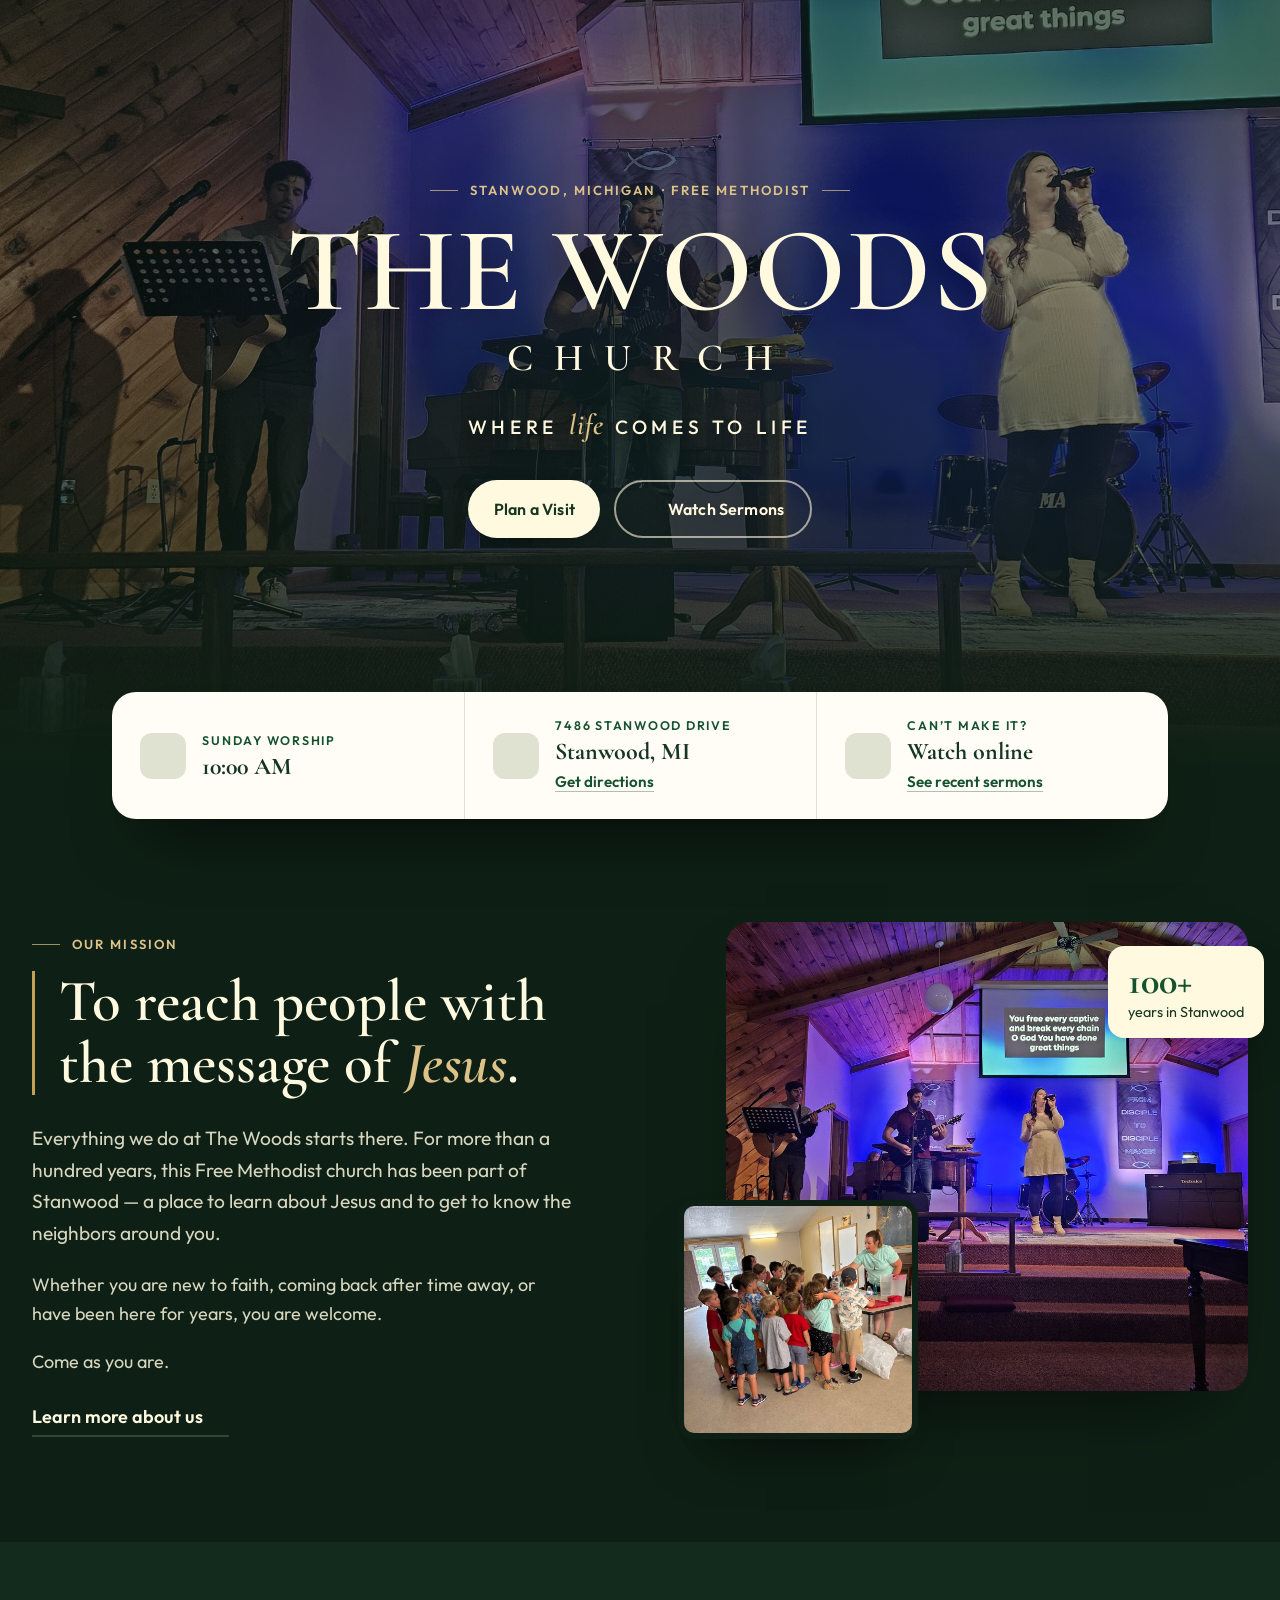
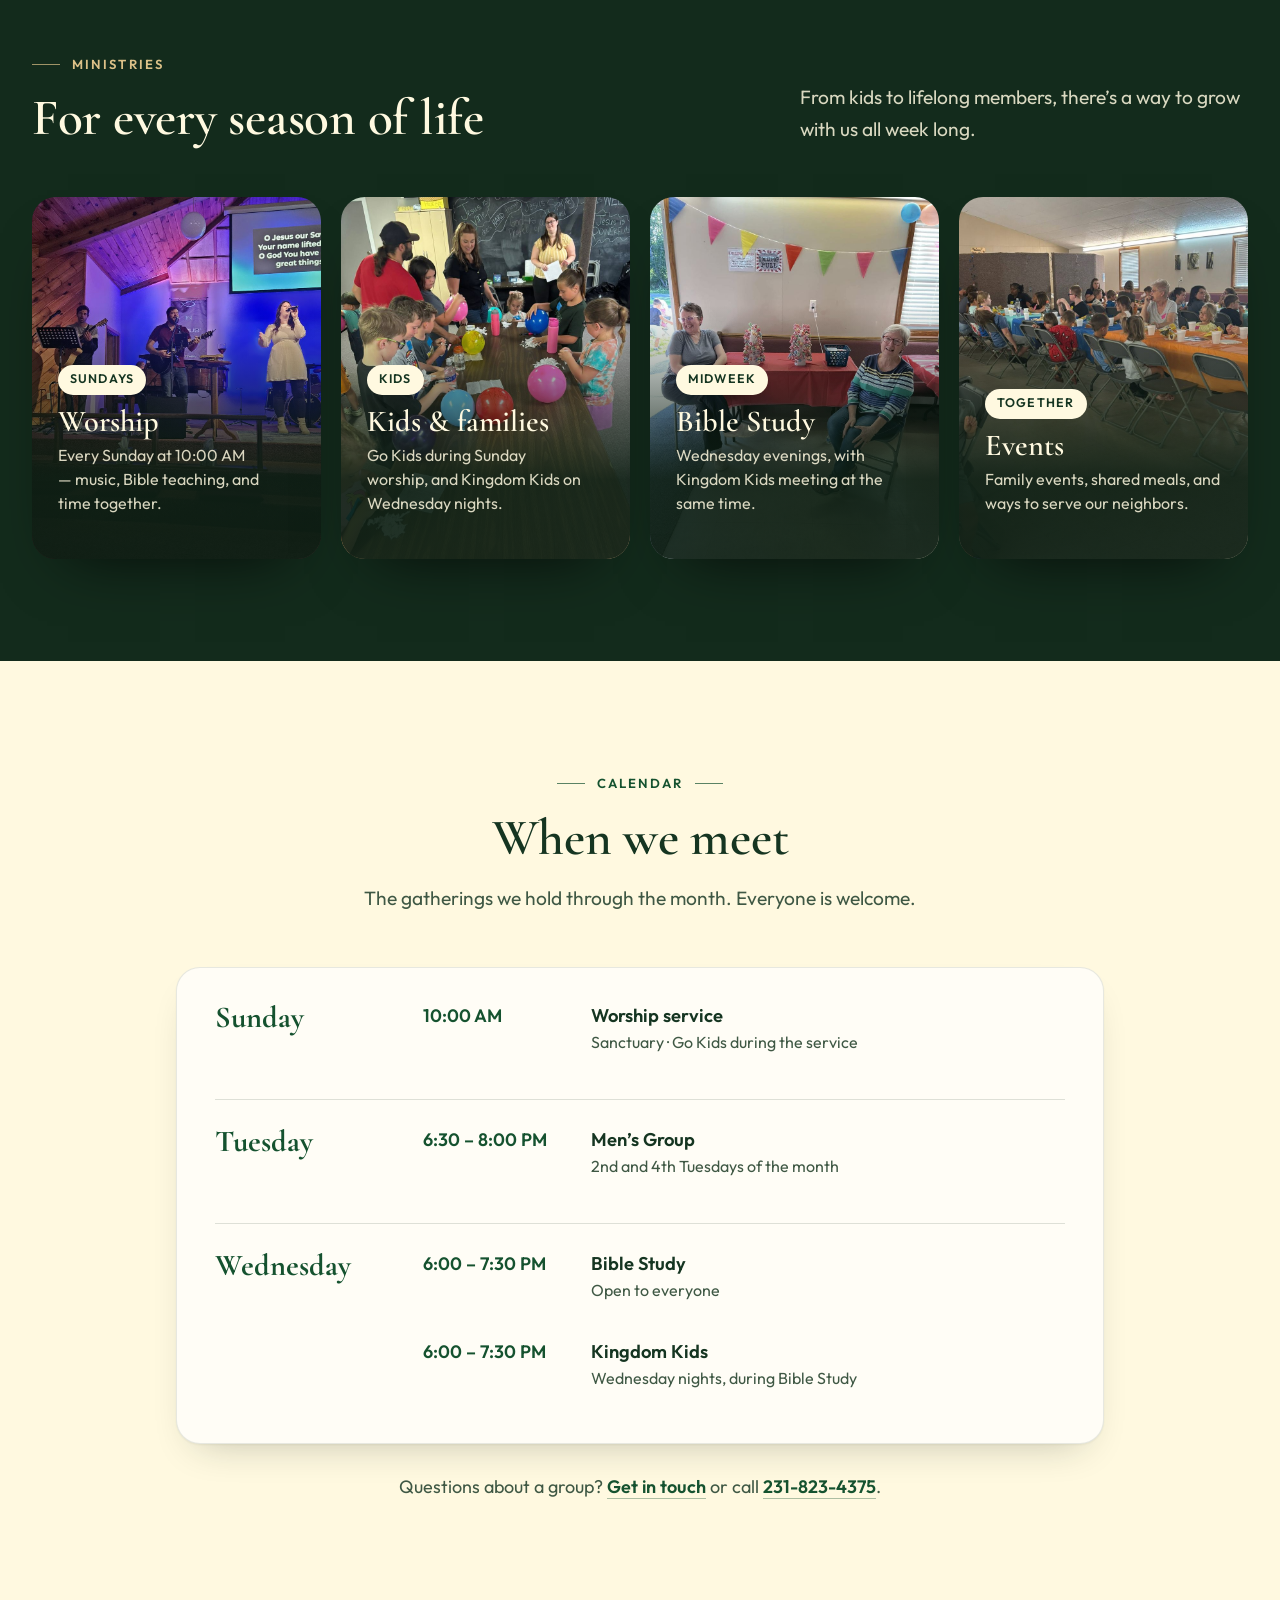
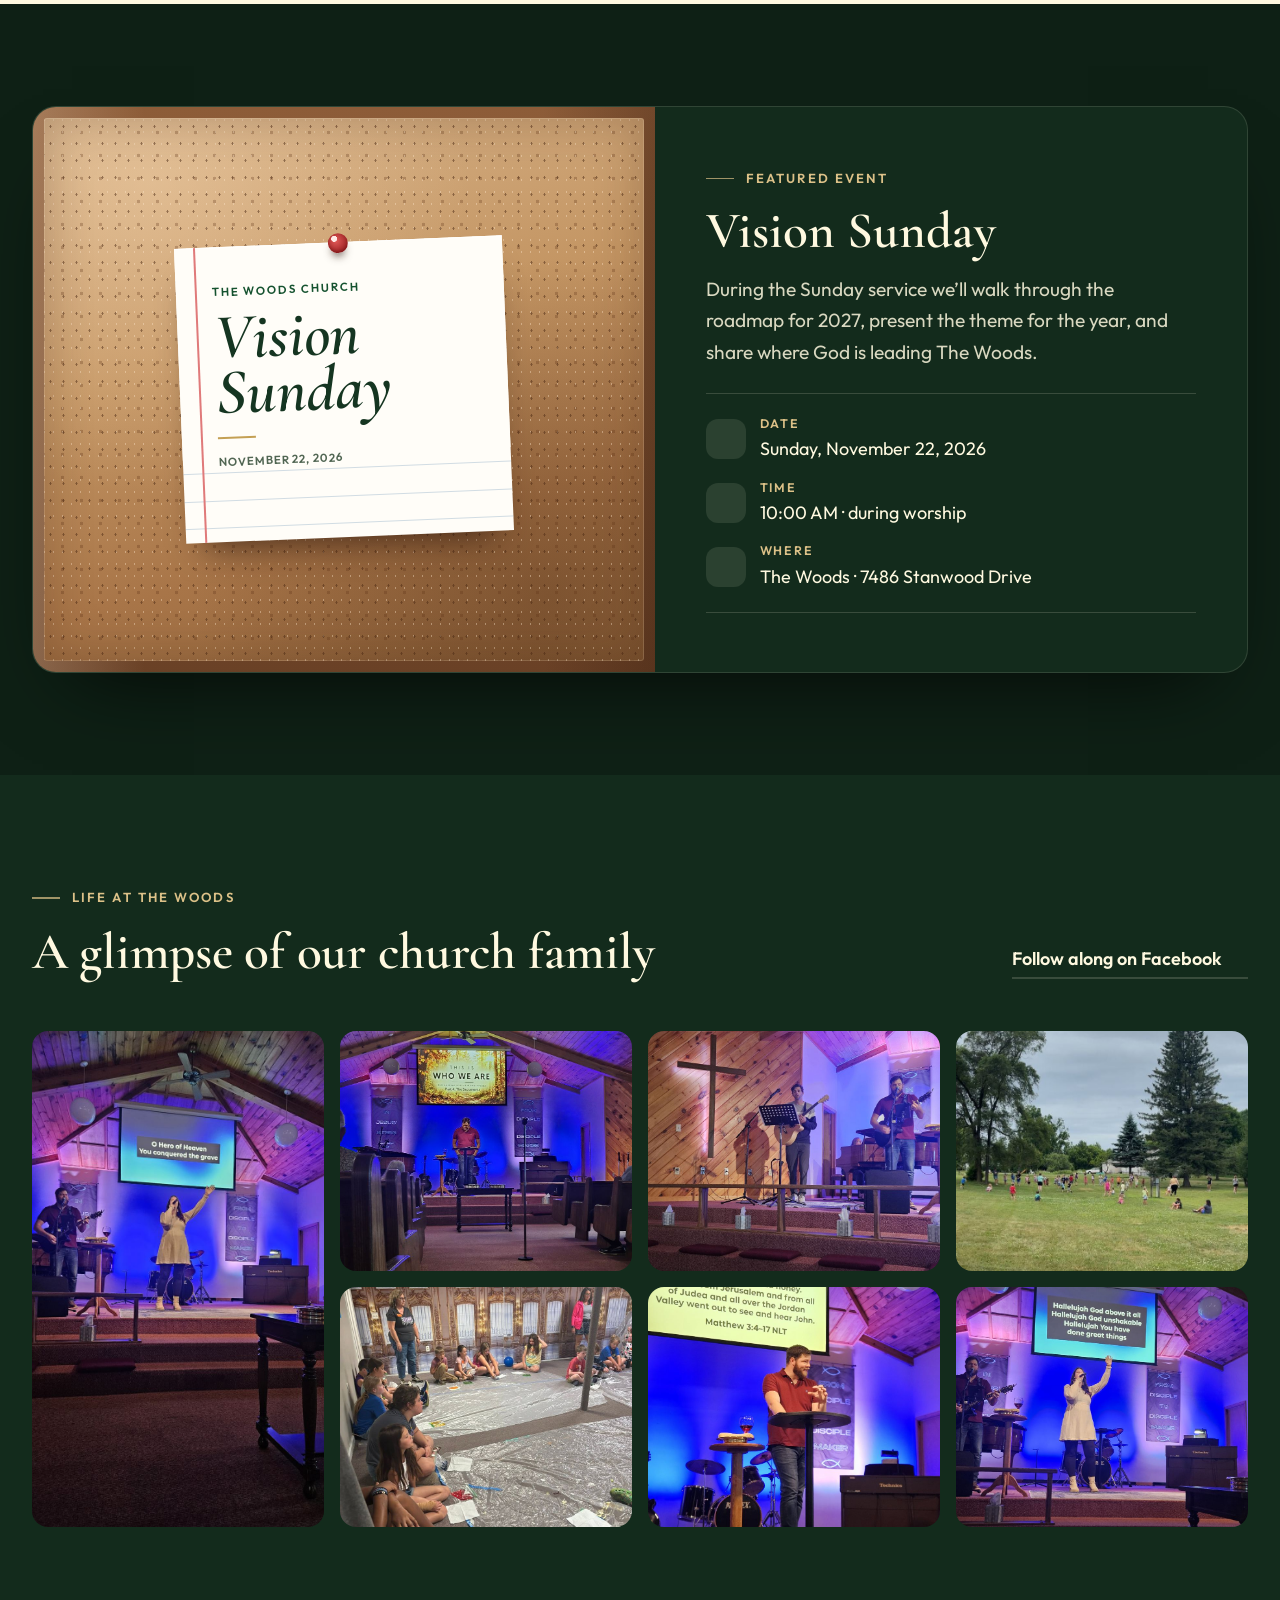
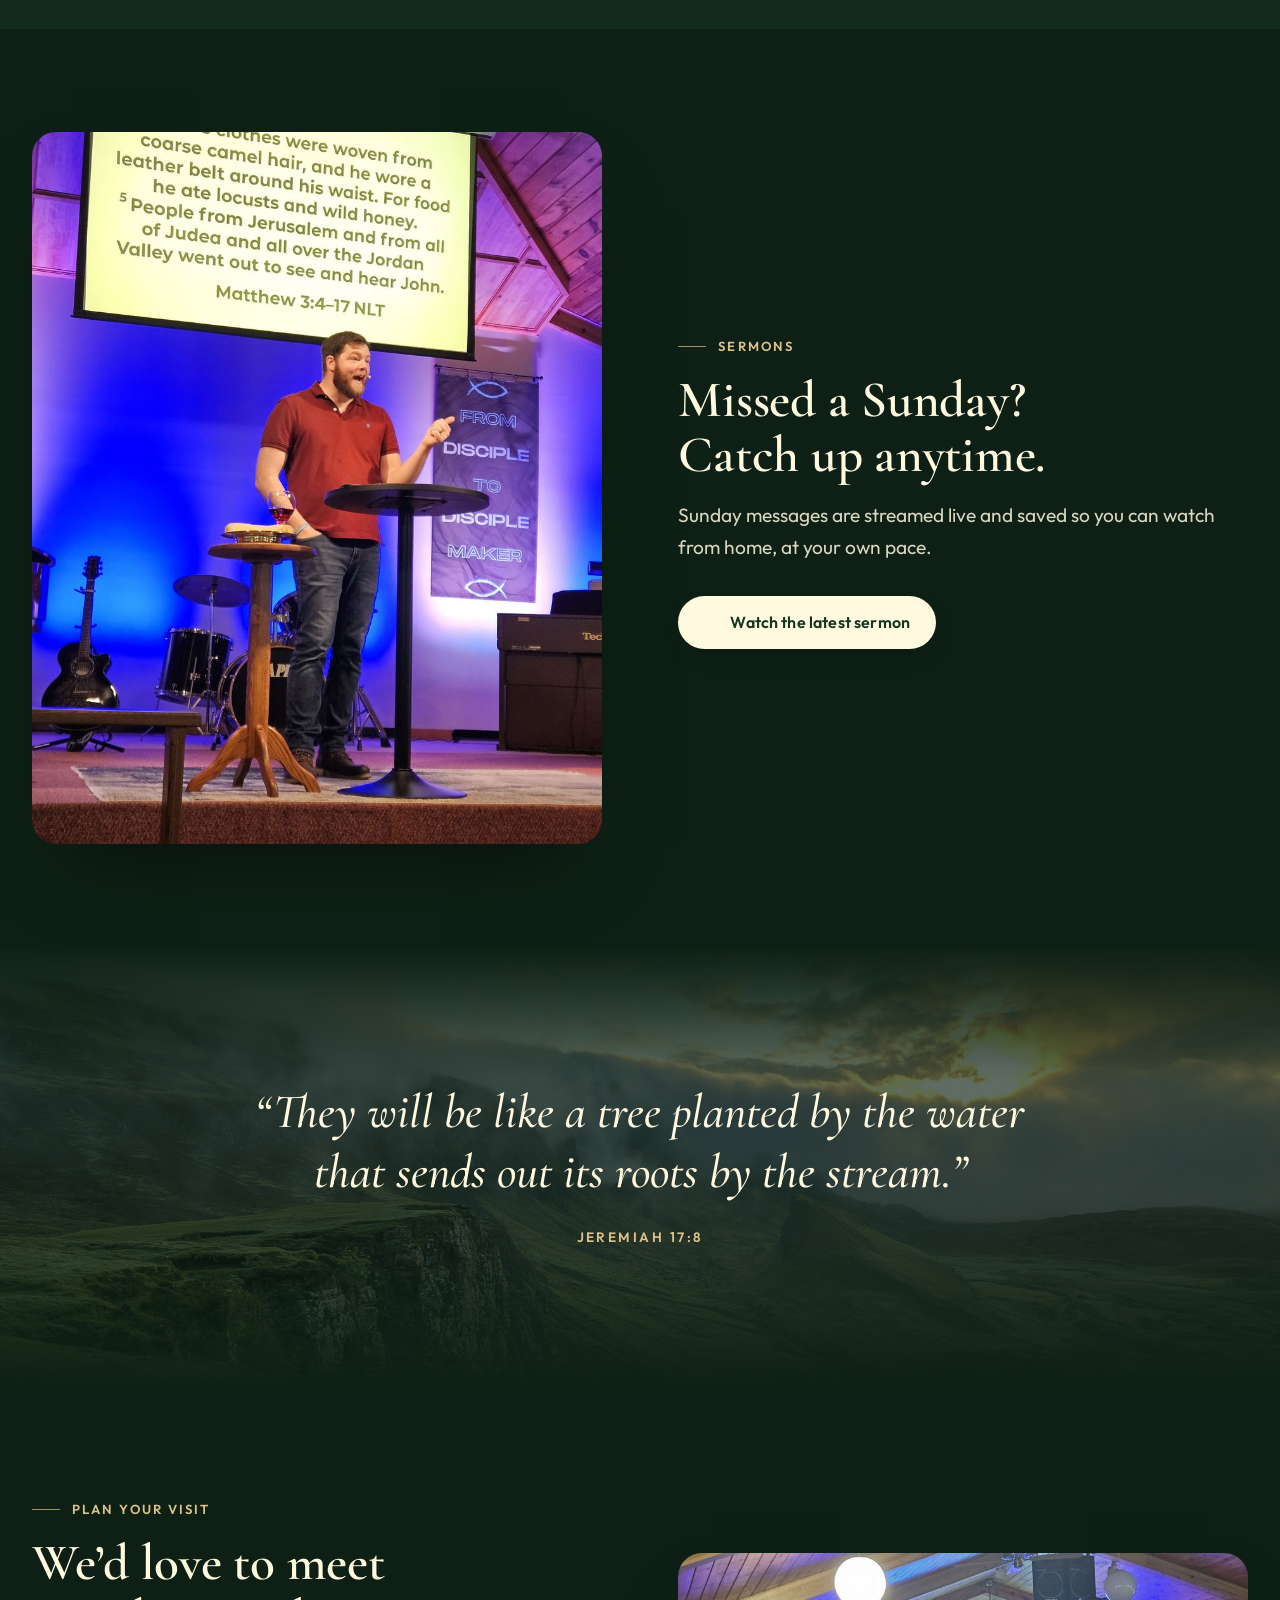
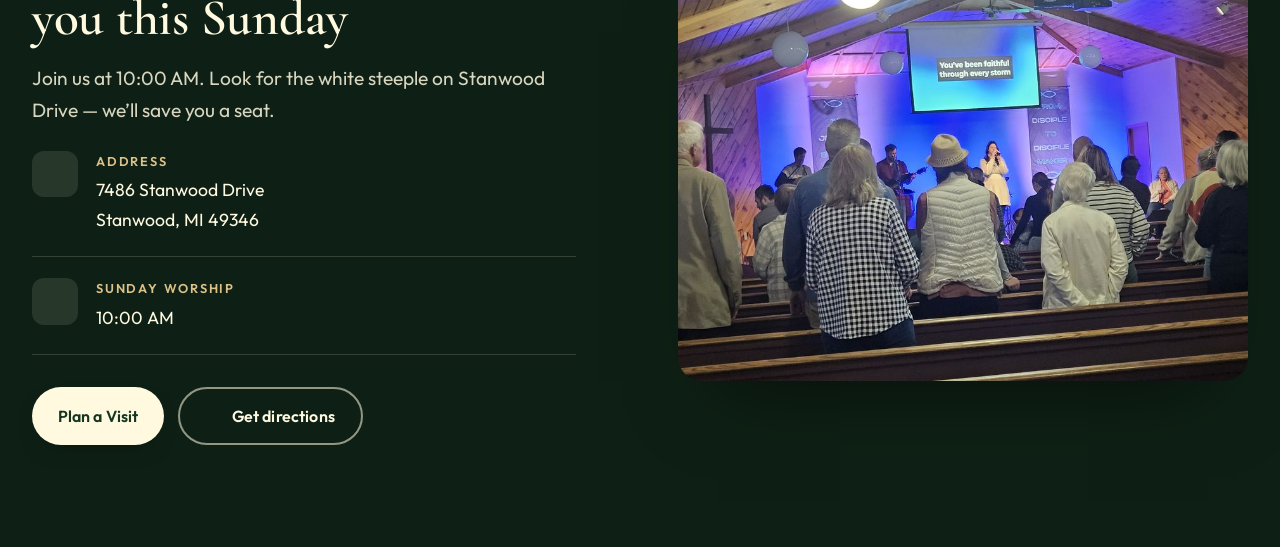
==== commit 5849880a: "add web3form contact submission to office@thewoodsfmc.com" ====
--- a/index.html
+++ b/index.html
@@ -83,7 +83,7 @@
                 years, you are welcome.
               </p>
               <p>
-                Come as you are, there is room at His table.
+                Come as you are.
               </p>
               <a class="text-link" href="about.html">Learn more about us <svg class="icon" aria-hidden="true"><use href="#i-arrow" /></svg></a>
             </div>
--- a/css/styles.css
+++ b/css/styles.css
@@ -2008,6 +2008,12 @@
   margin-top: 0.4rem;
 }
 
+.form .btn:disabled {
+  opacity: 0.7;
+  cursor: wait;
+  transform: none;
+}
+
 .form__note {
   margin: 0;
   font-size: 0.95rem;
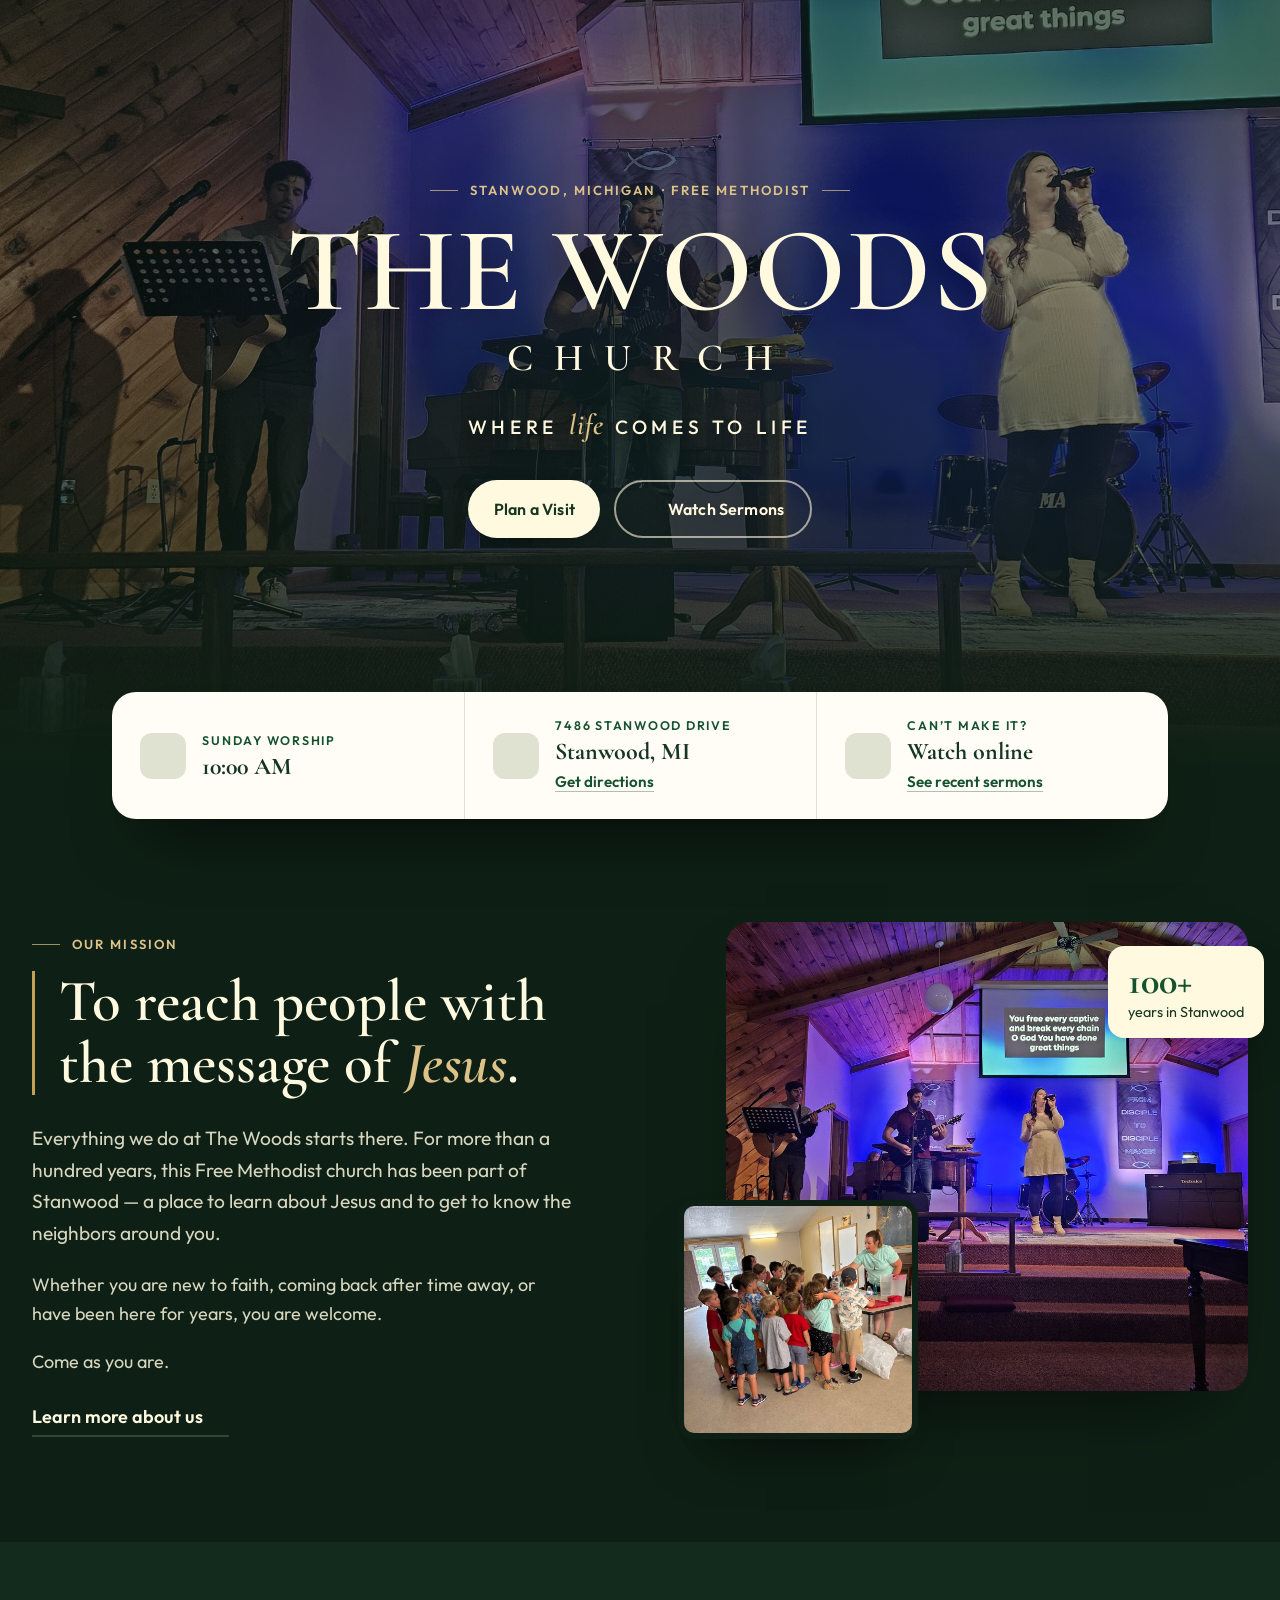
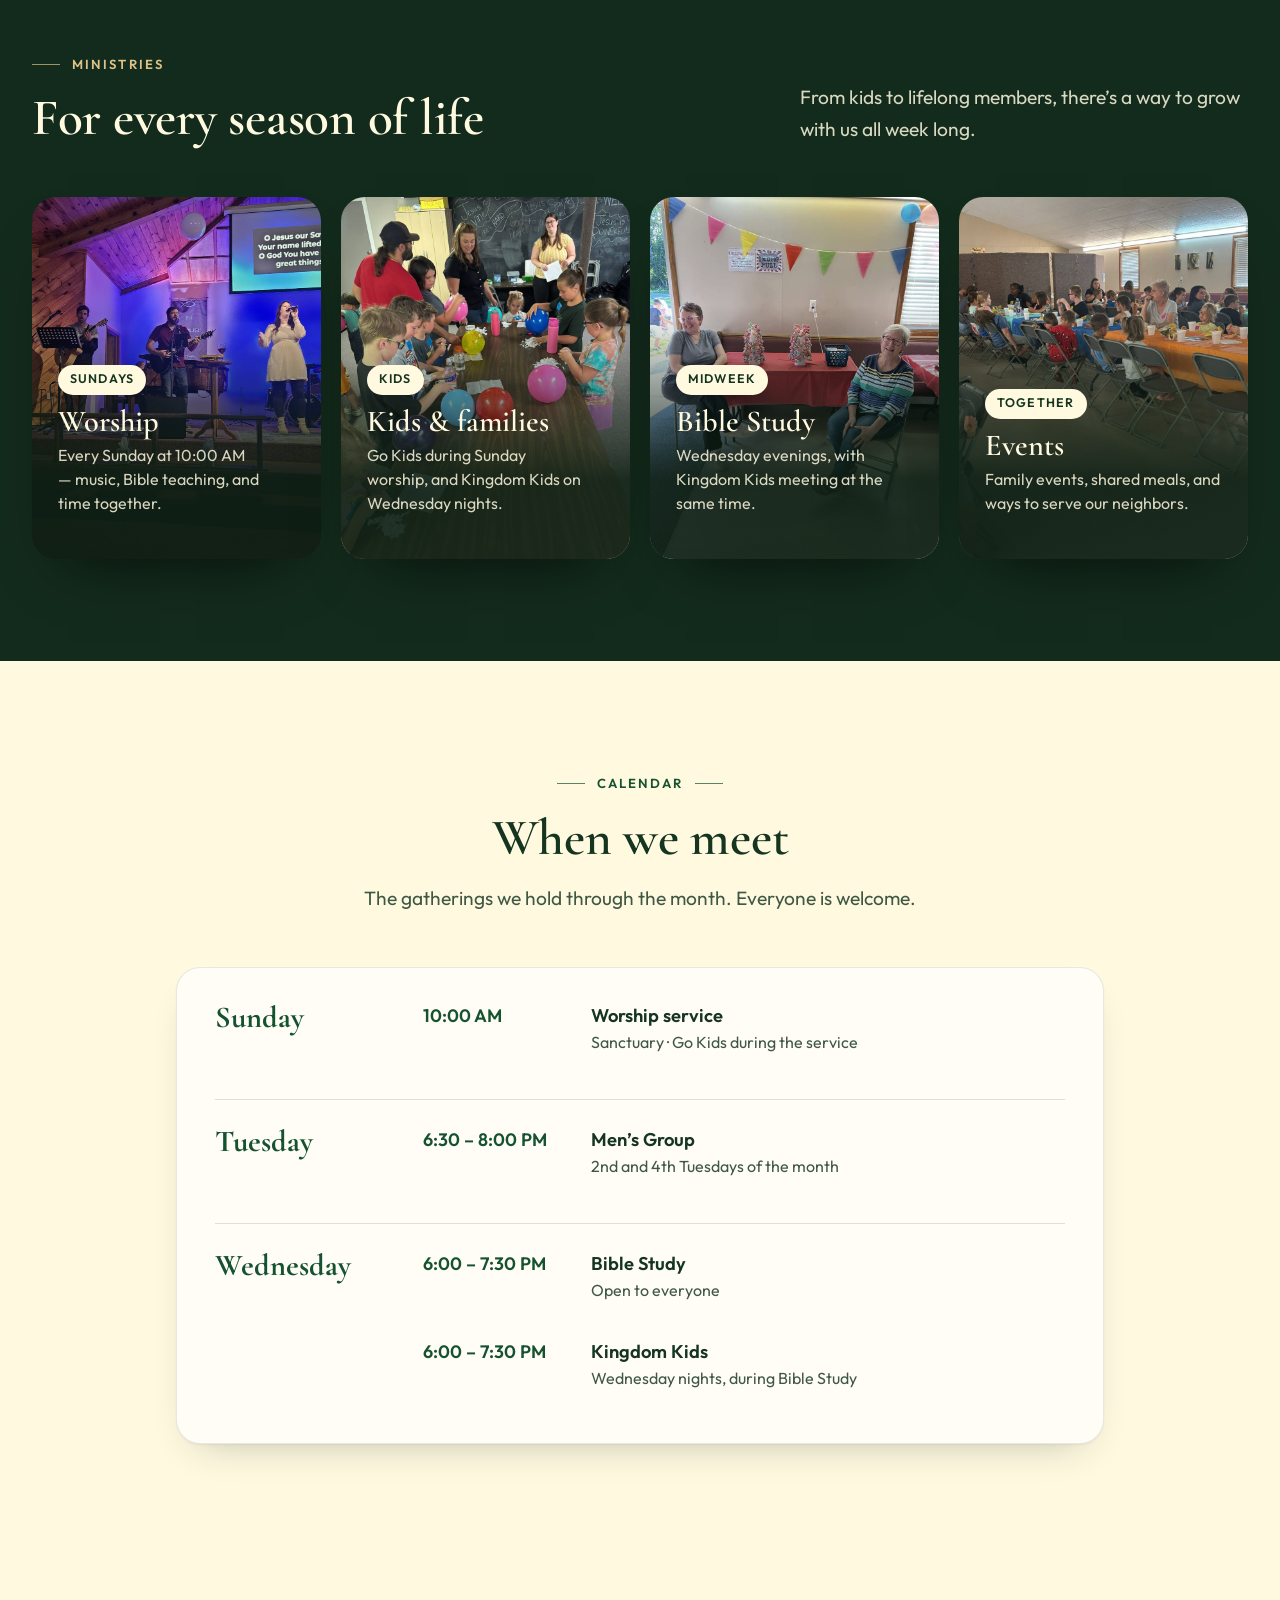
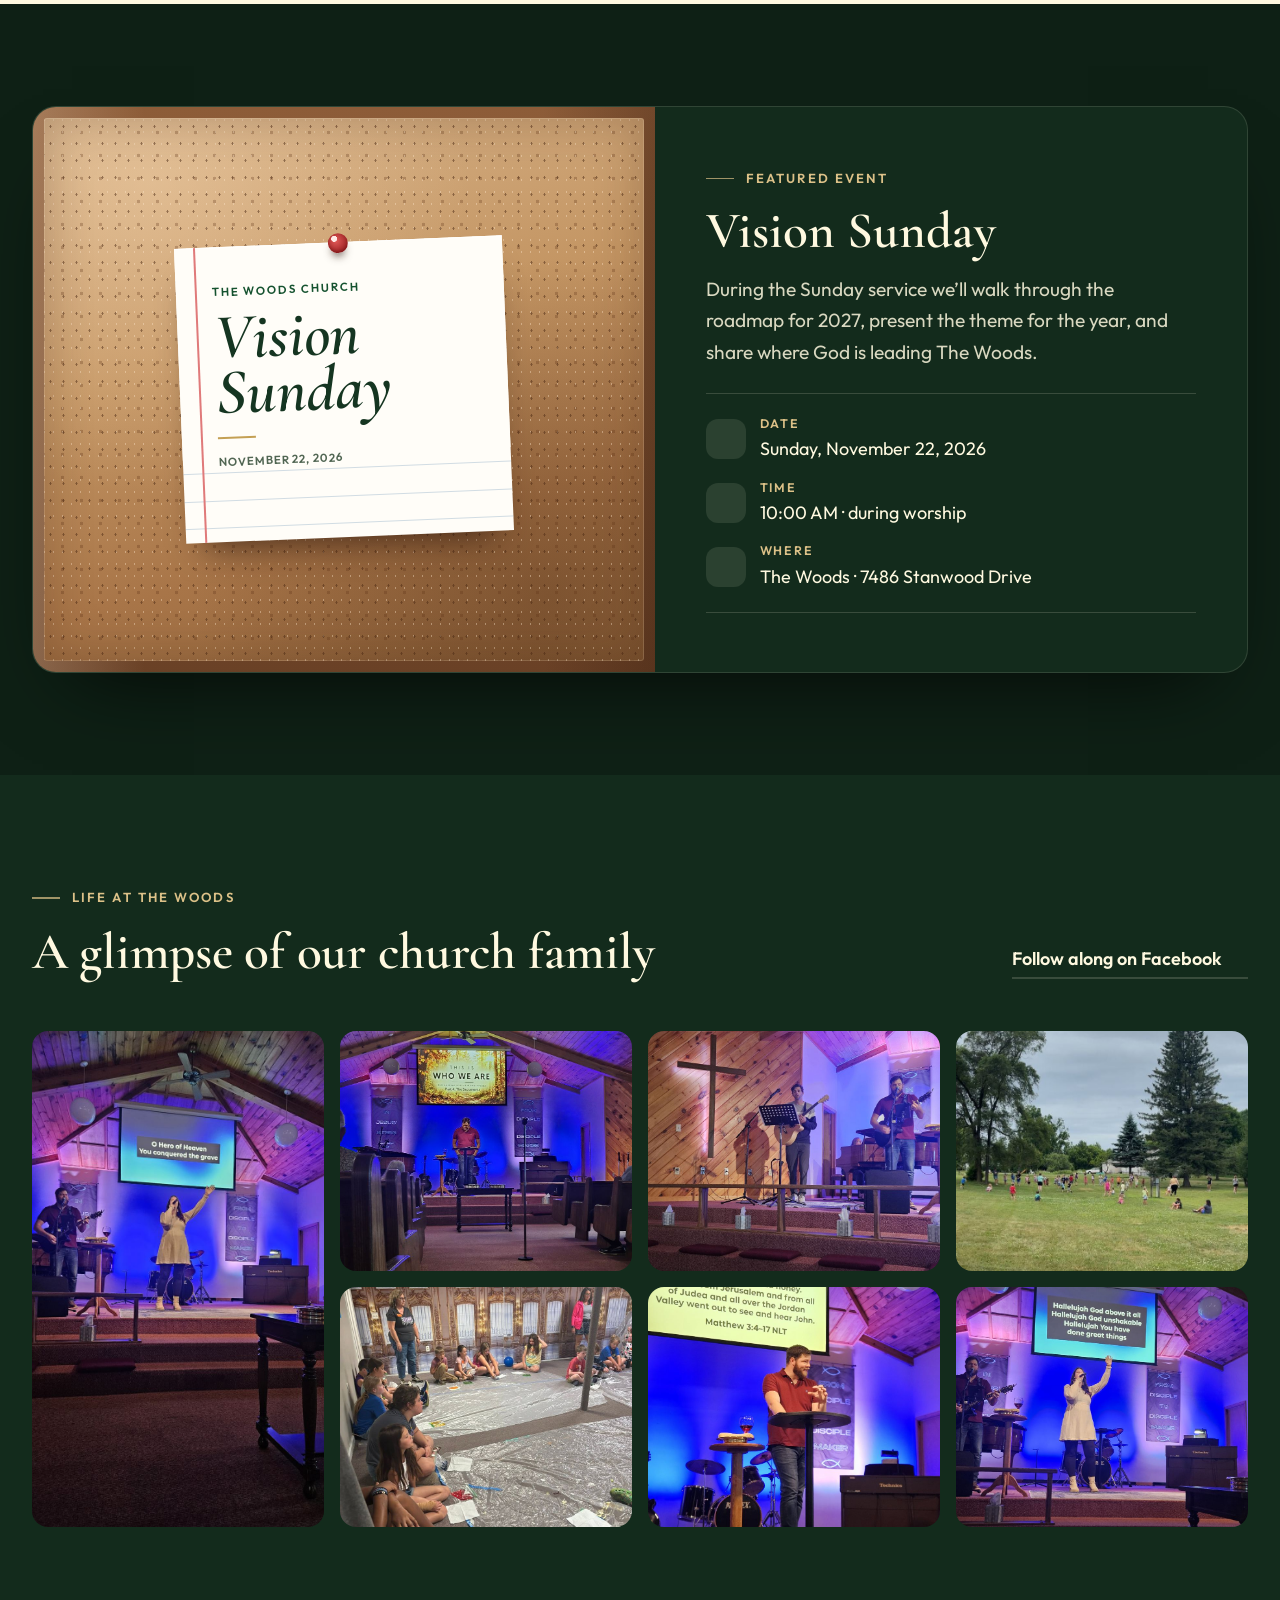
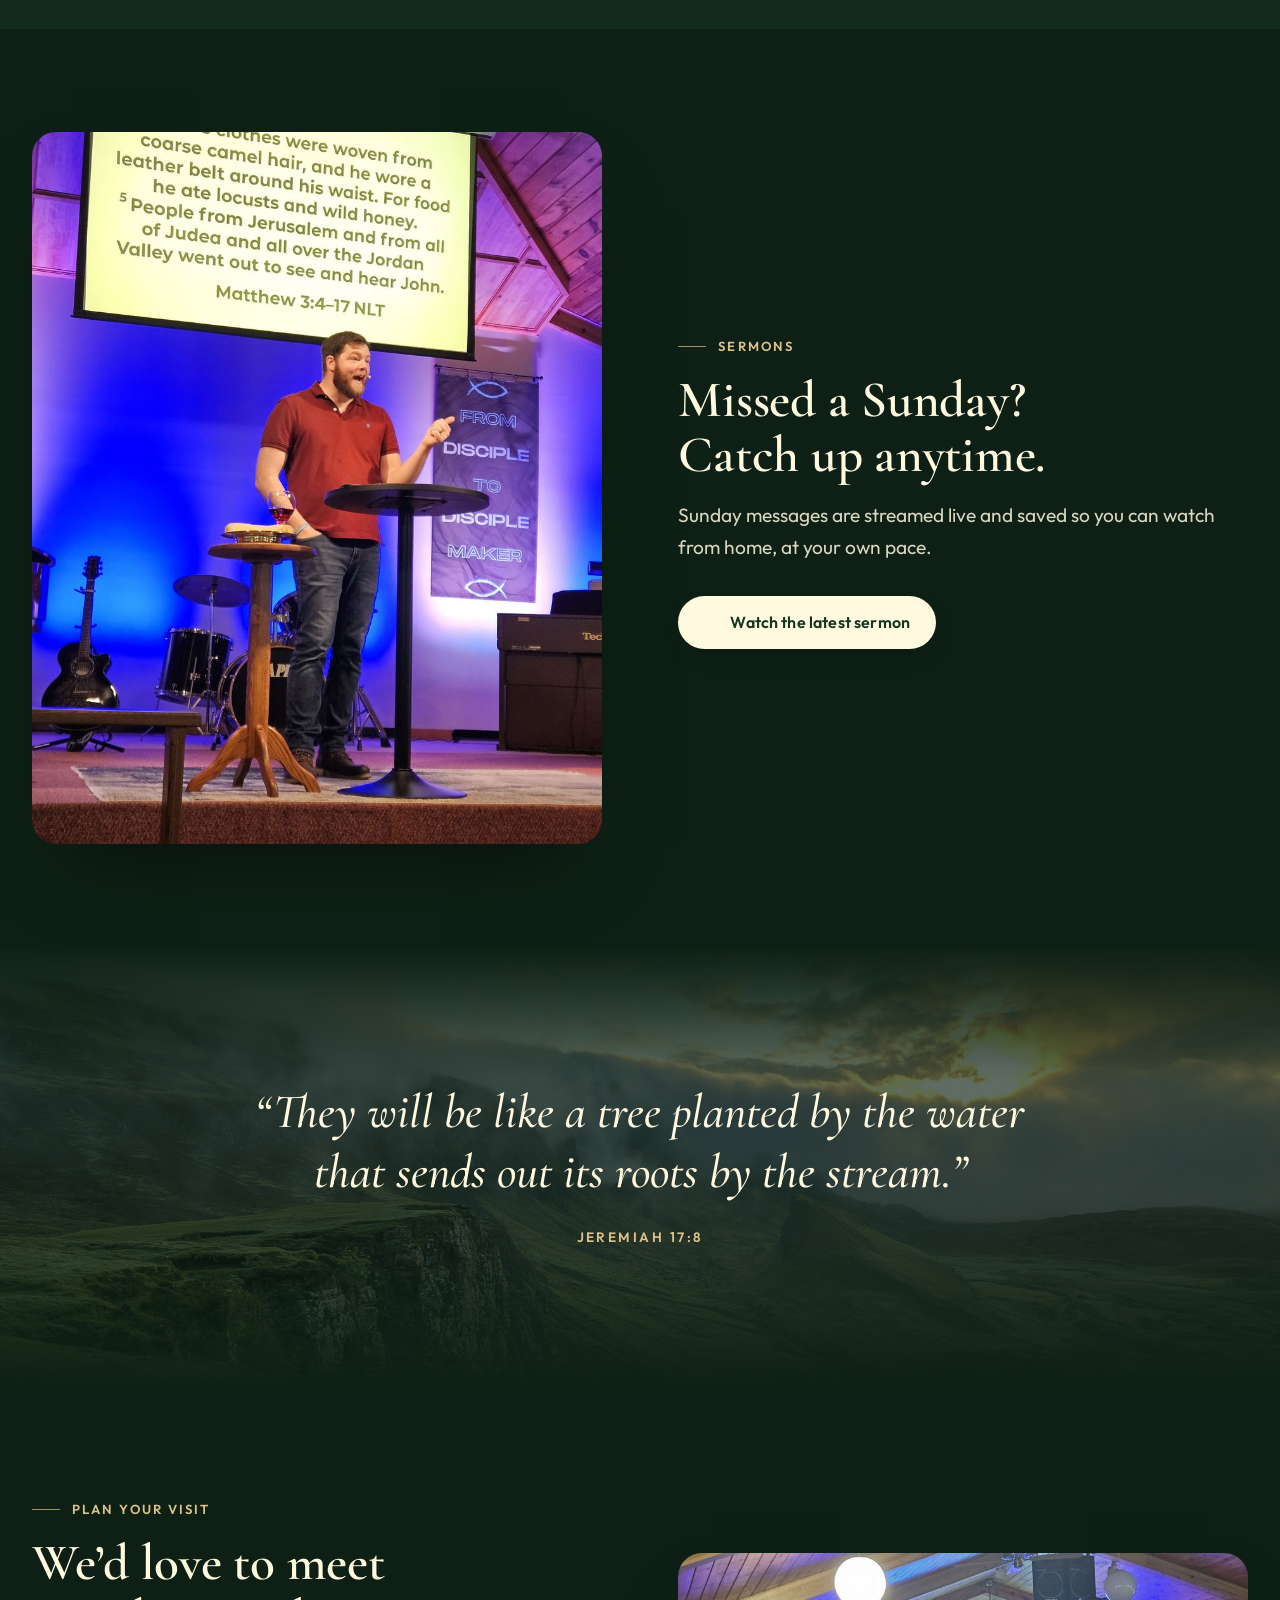
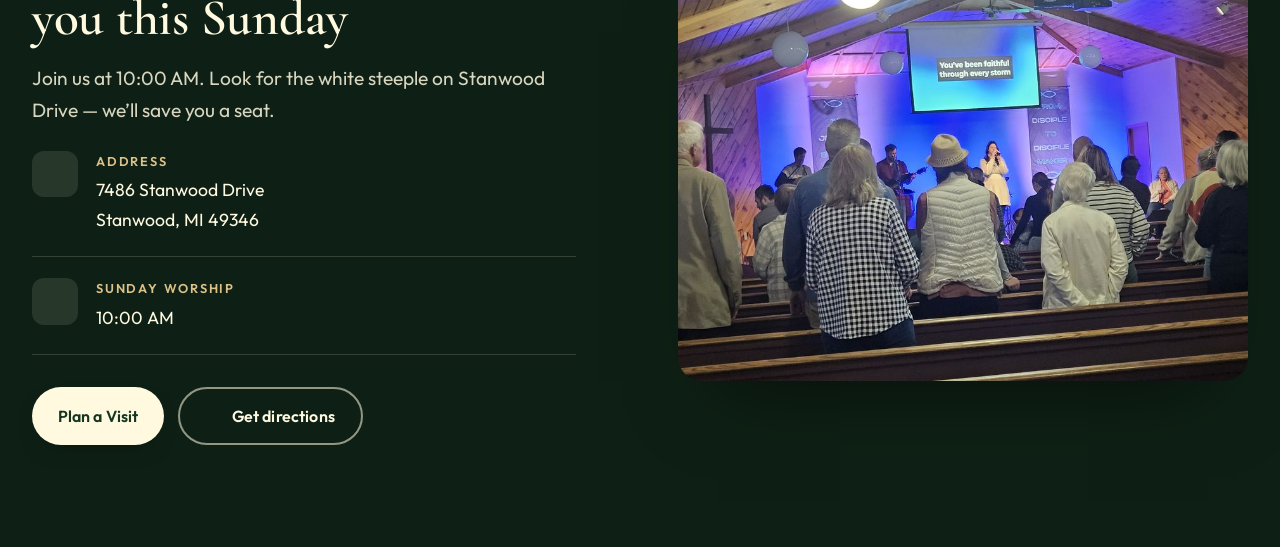
==== commit 74a99ad7: "Production readiness pass before domain cutover - Skip the hero Ken Burns zoom on touch/small screen" ====
--- a/index.html
+++ b/index.html
@@ -6,9 +6,14 @@
     <title>The Woods Church · Stanwood, Michigan</title>
     <meta name="description" content="The Woods Free Methodist Church in Stanwood, Michigan. Join us Sundays at 10:00 AM. Where life comes to life." />
     <meta name="theme-color" content="#15522f" />
-    <meta property="og:title" content="The Woods Church" />
-    <meta property="og:description" content="Where life comes to life. Sundays at 10:00 AM · 7486 Stanwood Drive, Stanwood, MI." />
-    <meta property="og:image" content="assets/photos/web/worship-band-1200.jpg" />
+    <link rel="canonical" href="https://www.thewoodsfmc.com/" />
+    <meta property="og:type" content="website" />
+    <meta property="og:site_name" content="The Woods Church" />
+    <meta property="og:title" content="The Woods Church · Stanwood, Michigan" />
+    <meta property="og:description" content="The Woods Free Methodist Church in Stanwood, Michigan. Join us Sundays at 10:00 AM. Where life comes to life." />
+    <meta property="og:url" content="https://www.thewoodsfmc.com/" />
+    <meta property="og:image" content="https://www.thewoodsfmc.com/assets/photos/web/worship-band-1200.jpg" />
+    <meta name="twitter:card" content="summary_large_image" />
     <link rel="icon" type="image/png" href="assets/favicon.png" />
     <link rel="apple-touch-icon" href="assets/apple-touch-icon.png" />
     <link rel="preconnect" href="https://fonts.googleapis.com" />
--- a/css/styles.css
+++ b/css/styles.css
@@ -897,6 +897,17 @@
 .hero__slide.is-zooming {
   transform: scale(1.08);
   transition: opacity 1.6s ease-in-out, transform 9s linear;
+}
+
+/* Phones and tablets: keep the crossfade but skip the slow zoom. Mobile browsers
+   re-rasterize a scaling full-screen photo while you scroll, which reads as the
+   hero jittering or resizing under your finger. */
+@media (hover: none), (max-width: 760px) {
+  .hero__slide,
+  .hero__slide.is-zooming {
+    transform: none;
+    transition: opacity 1.6s ease-in-out;
+  }
 }
 
 .hero__slides::after {
@@ -1635,16 +1646,20 @@
 .staff-card__photo {
   position: relative;
   aspect-ratio: 1 / 1;
+  overflow: hidden;
   background: var(--forest-mist);
 }
 
+/* Headshots are framed differently; --y and --zoom on each img even out face size */
 .staff-card__photo img {
   position: absolute;
   inset: 0;
   width: 100%;
   height: 100%;
   object-fit: cover;
-  object-position: center 18%;
+  object-position: center var(--y, 18%);
+  transform: scale(var(--zoom, 1));
+  transform-origin: center top;
 }
 
 .staff-card__body {
@@ -2211,8 +2226,17 @@
     --nav-h: 4.75rem;
   }
 
+  .nav__inner {
+    gap: 0.75rem;
+  }
+
   .nav__brand {
     gap: 0.45rem;
+  }
+
+  .nav__toggle {
+    gap: 0.45rem;
+    padding-inline: 0.85rem;
   }
 
   .nav__mark {
@@ -2264,3 +2288,20 @@
     transform: none;
   }
 }
+
+/* Smallest phones (360px Android, etc.): keep the header from overflowing sideways */
+@media (max-width: 380px) {
+  .nav__mark {
+    height: 3.2rem;
+  }
+
+  .nav__name {
+    font-size: 0.88rem;
+    letter-spacing: 0.06em;
+  }
+
+  .nav__tag {
+    font-size: 0.5rem;
+    letter-spacing: 0.1em;
+  }
+}
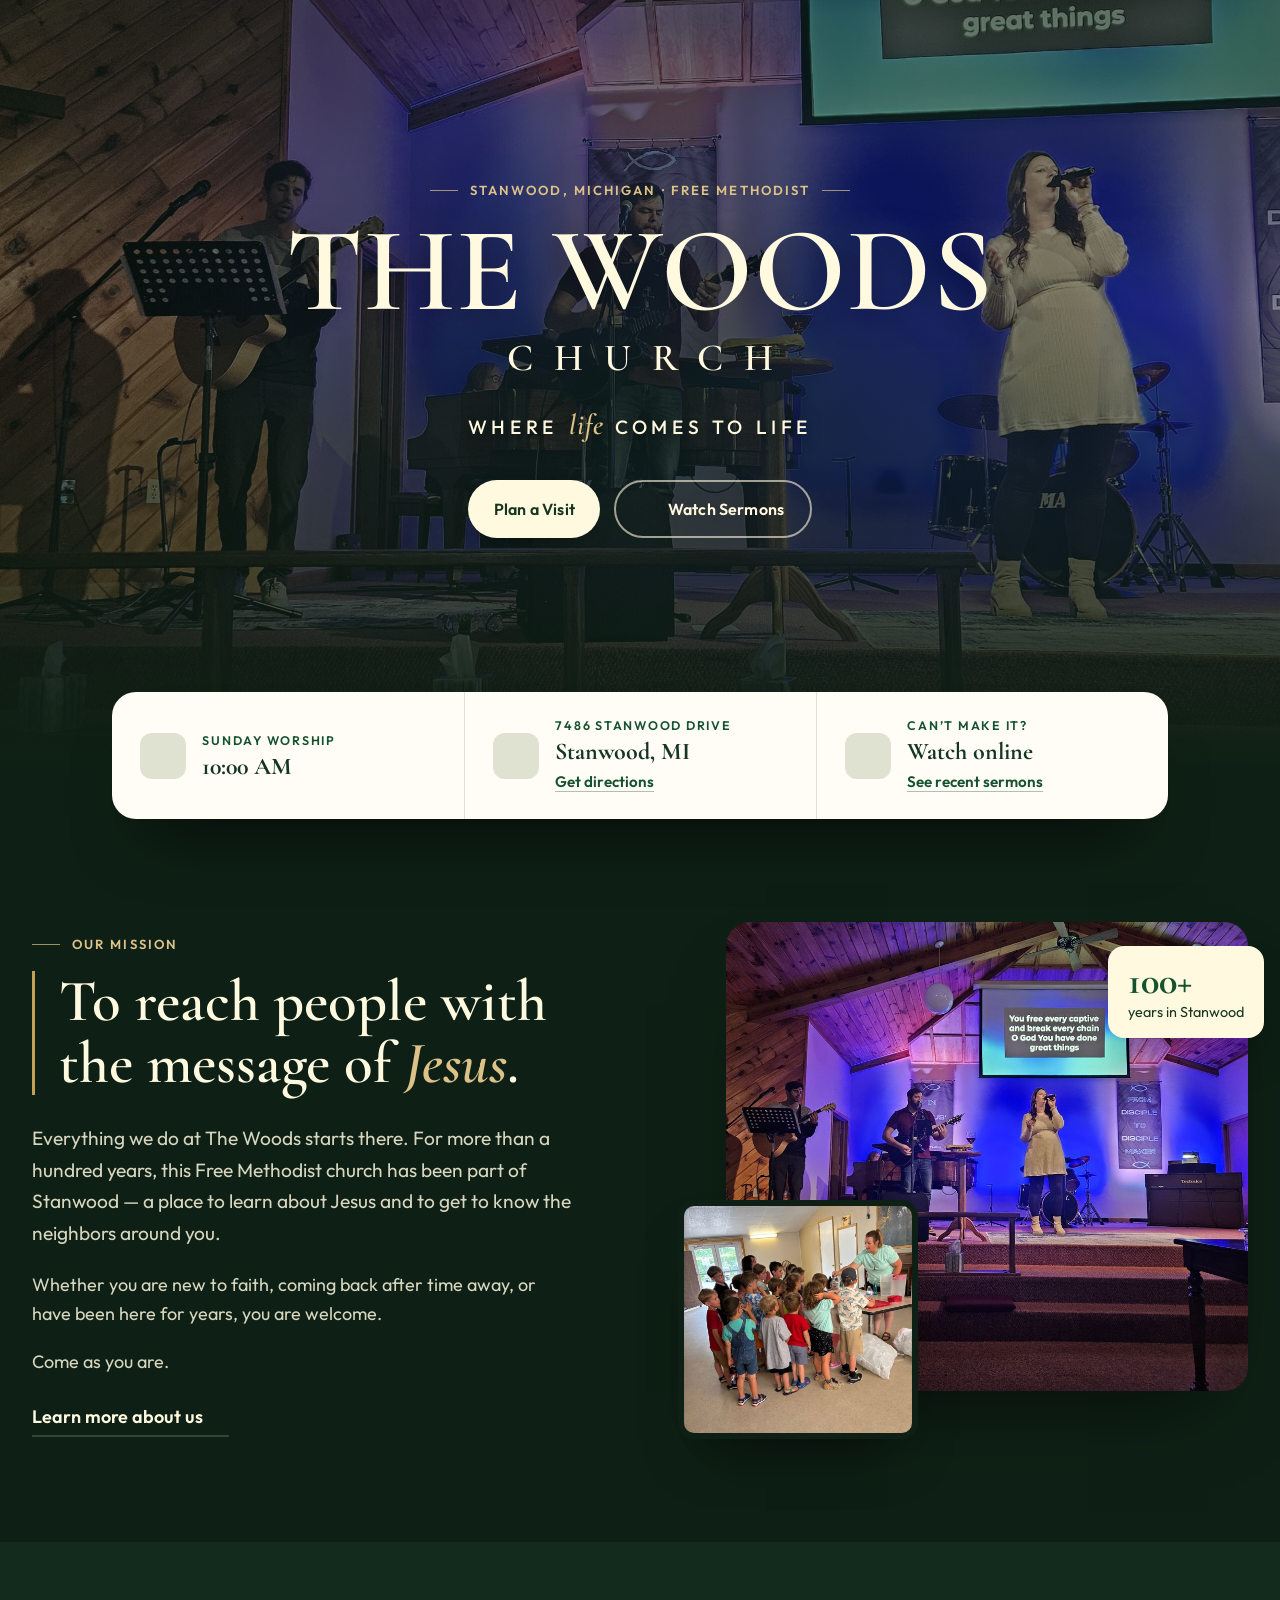
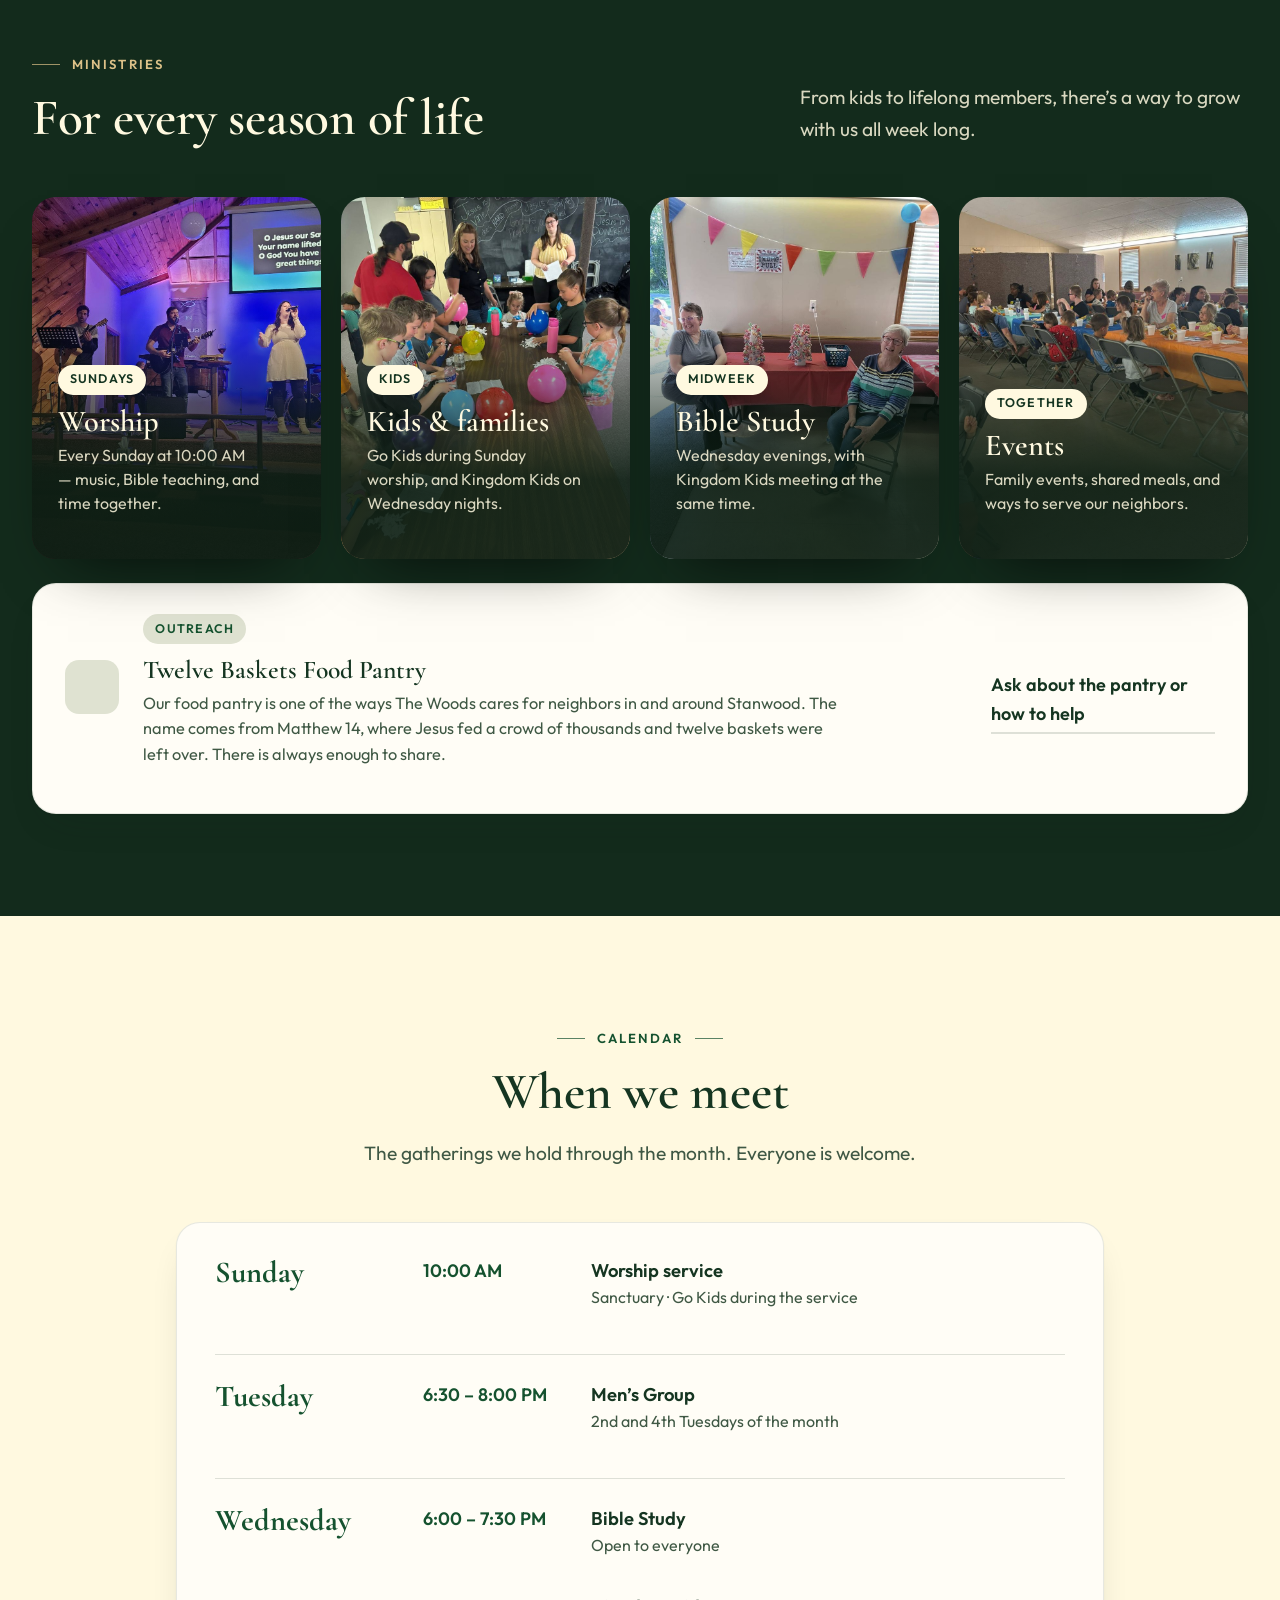
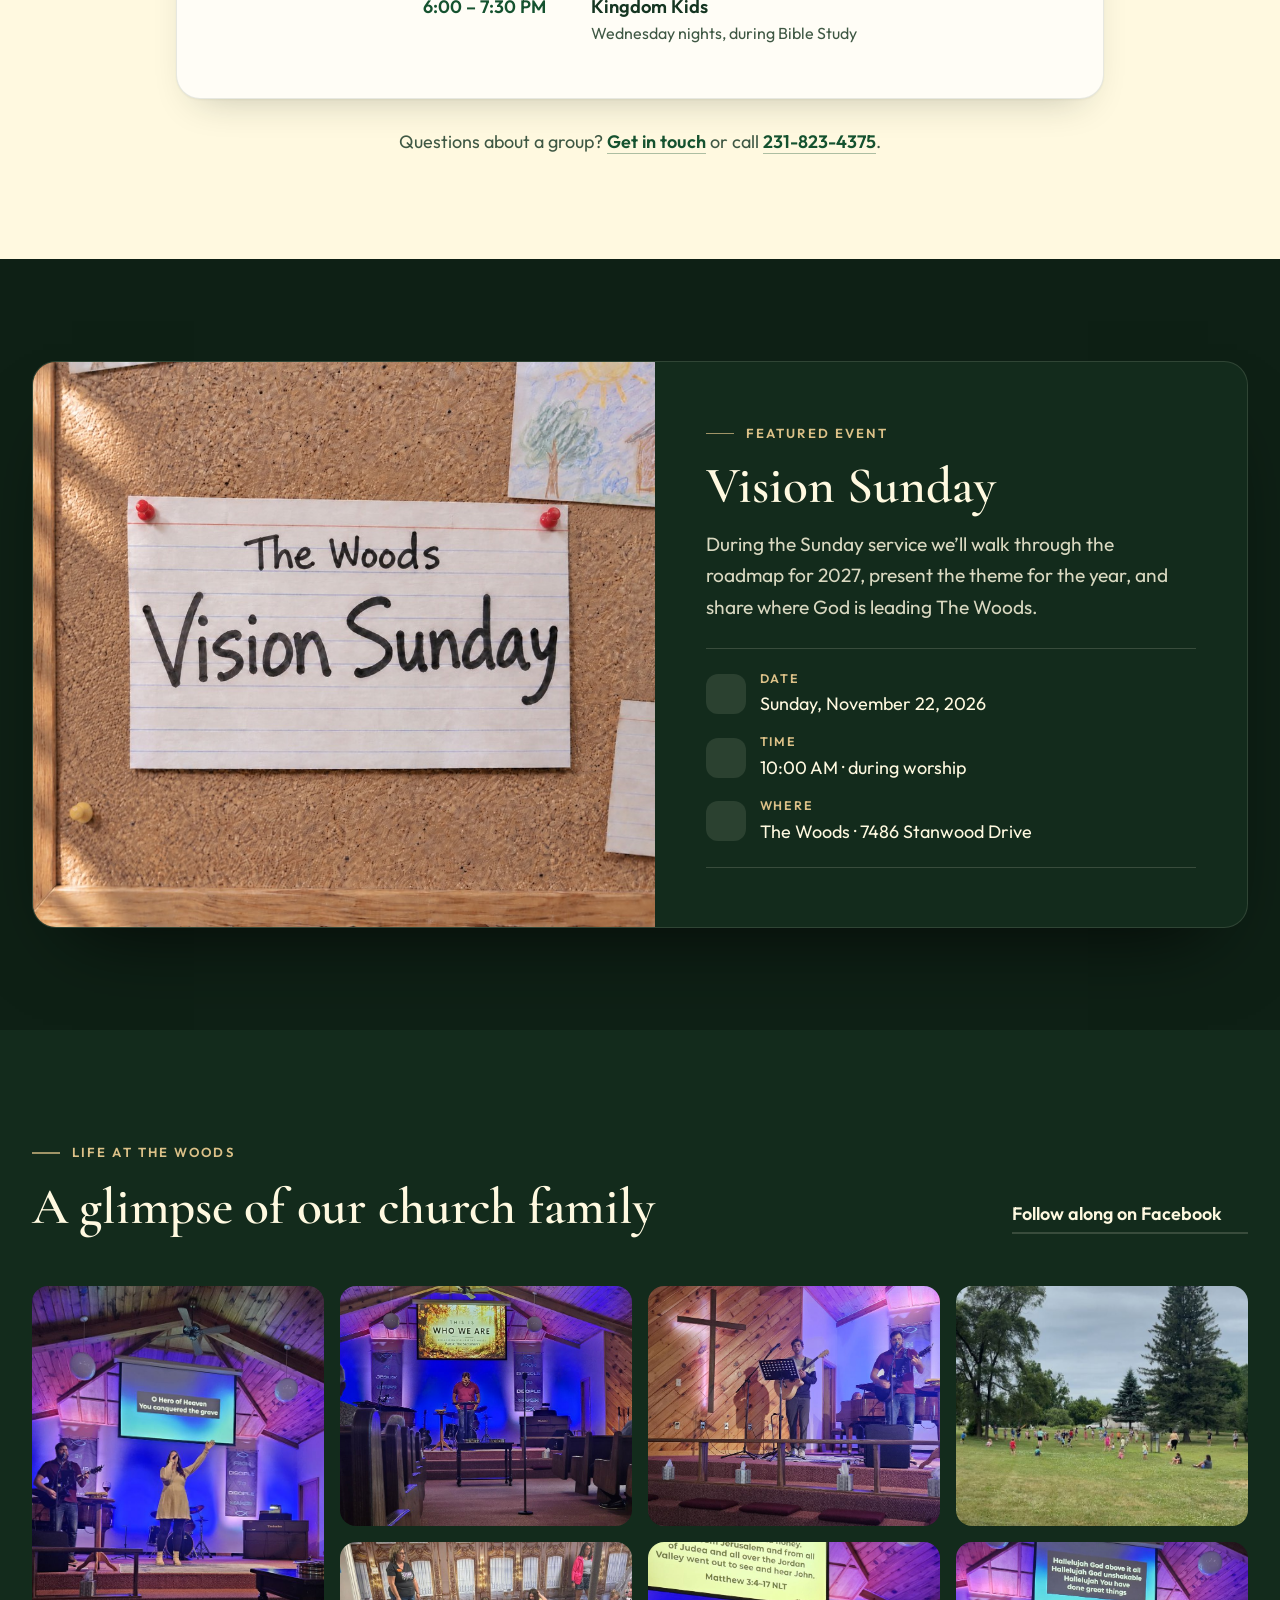
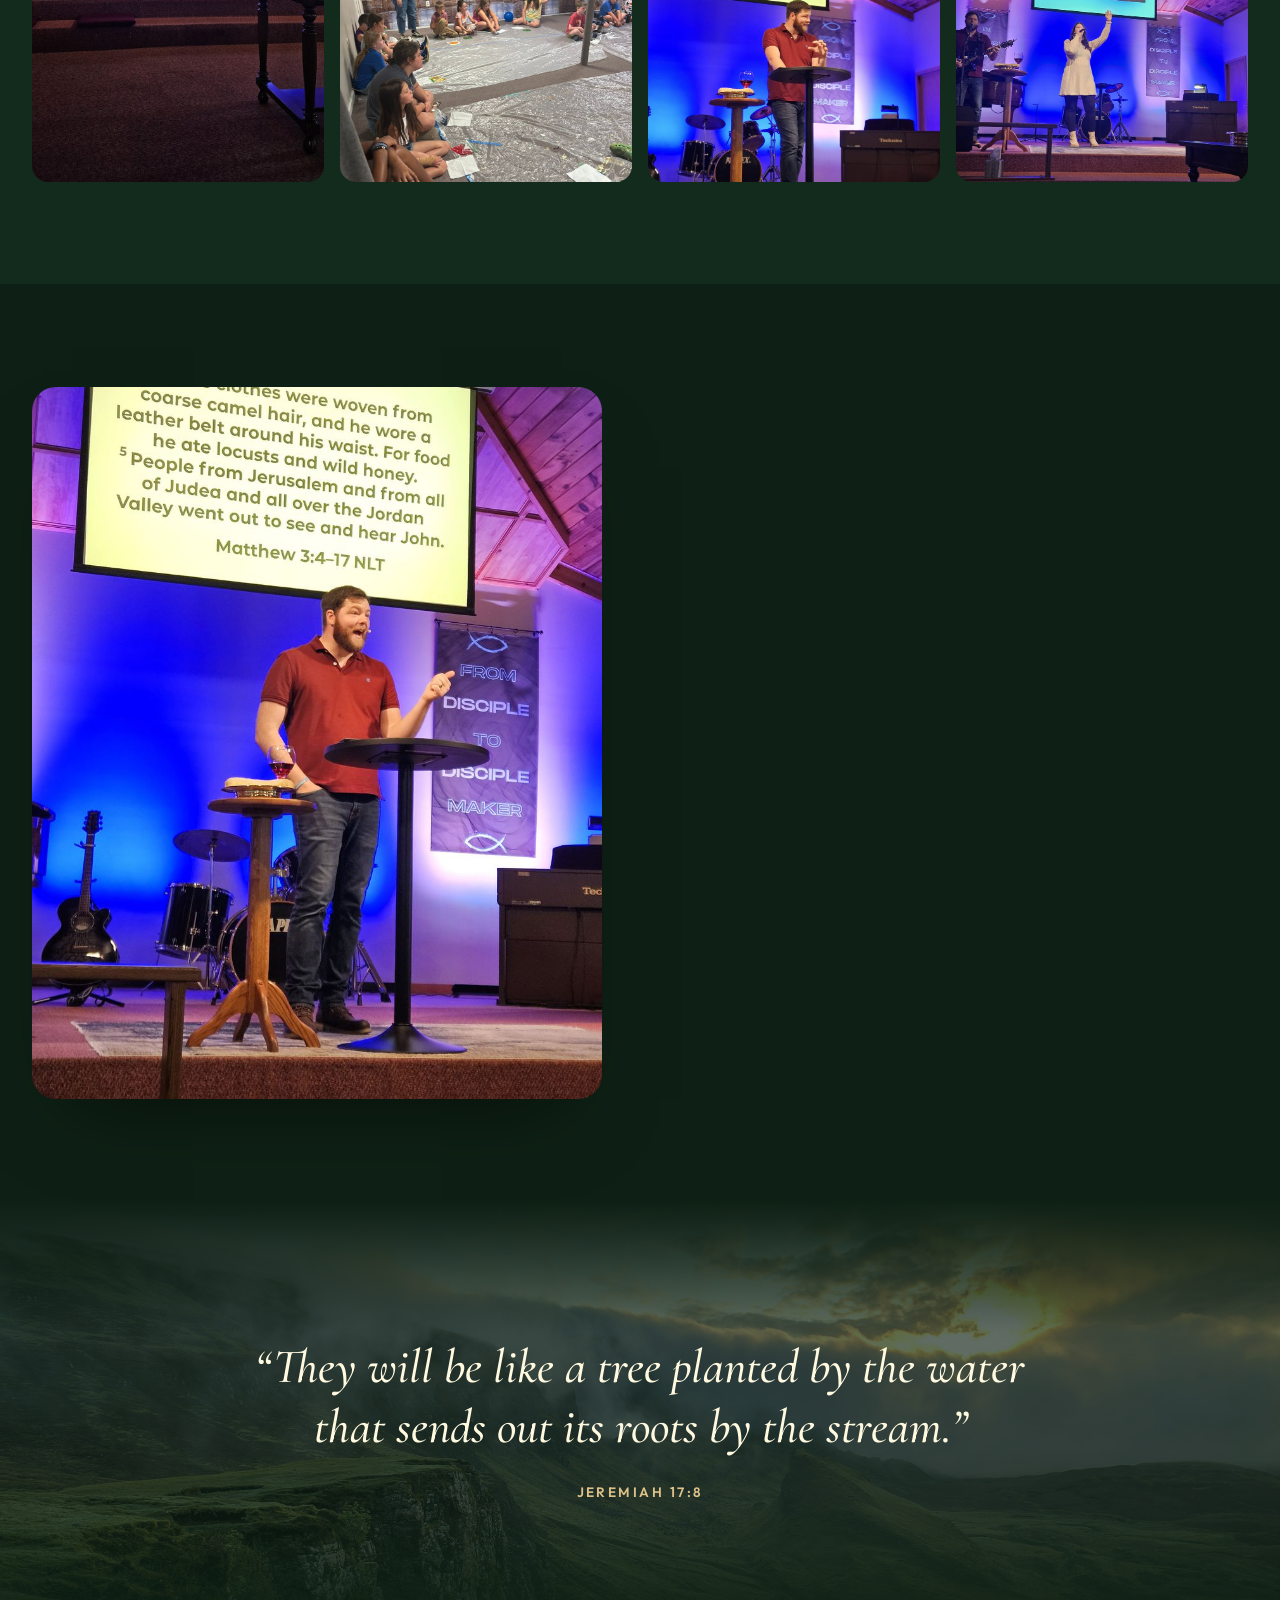
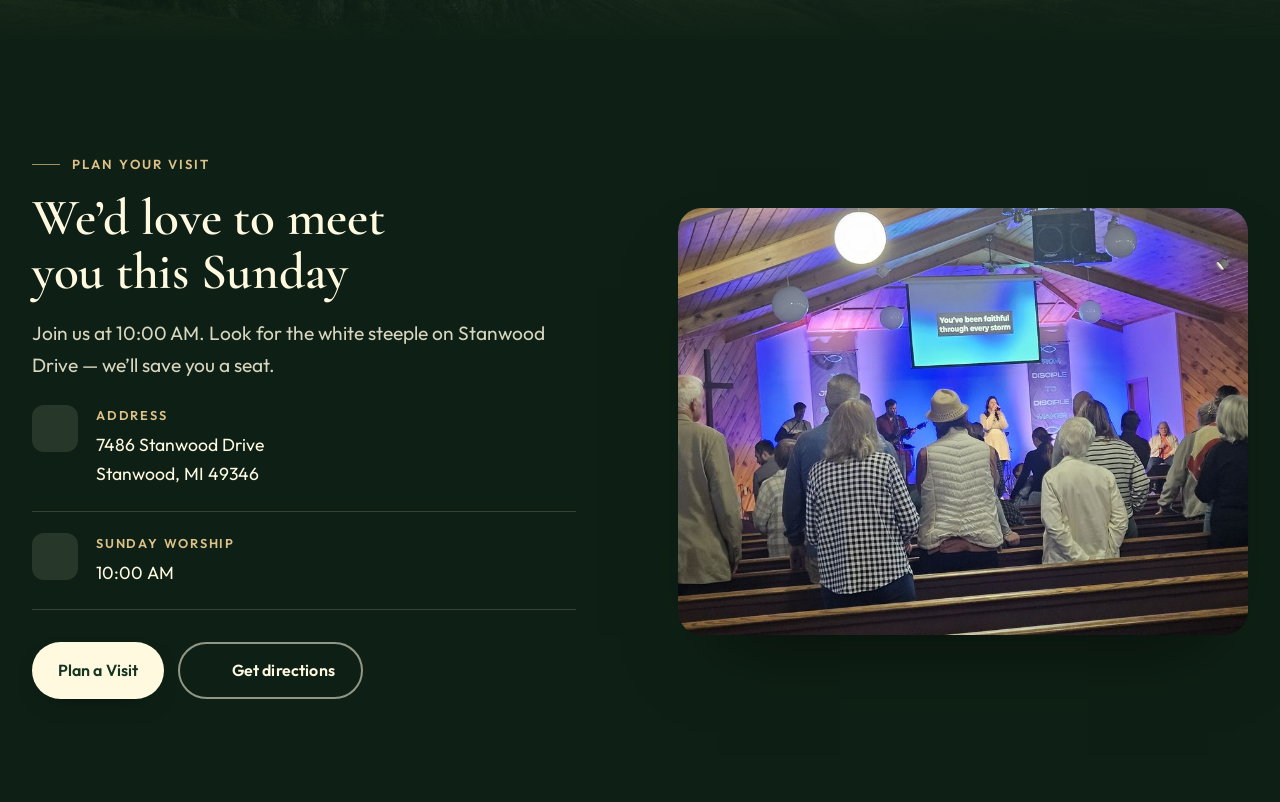
==== commit a6c890b0: "Add food pantry card and photo for Vision Sunday - Add a Twelve Baskets Food Pantry outreach card un" ====
--- a/index.html
+++ b/index.html
@@ -130,6 +130,15 @@
                 <div class="photo-card__body"><span class="photo-card__tag">Together</span><h3>Events</h3><p>Family events, shared meals, and ways to serve our neighbors.</p></div>
               </article>
             </div>
+            <article class="pantry tone-paper reveal">
+              <span class="icon-chip icon-chip--lg"><svg class="icon" aria-hidden="true"><use href="#i-heart" /></svg></span>
+              <div class="pantry__text">
+                <span class="photo-card__tag">Outreach</span>
+                <h3>Twelve Baskets Food Pantry</h3>
+                <p>Our food pantry is one of the ways The Woods cares for neighbors in and around Stanwood. The name comes from Matthew 14, where Jesus fed a crowd of thousands and twelve baskets were left over. There is always enough to share.</p>
+              </div>
+              <a class="text-link pantry__link" href="contact.html">Ask about the pantry or how to help <svg class="icon" aria-hidden="true"><use href="#i-arrow" /></svg></a>
+            </article>
           </div>
         </section>
 
@@ -169,15 +178,7 @@
           <div class="container">
             <article class="event-feature reveal">
               <div class="event-feature__media">
-                <div class="board" aria-hidden="true">
-                  <div class="board__card">
-                    <span class="board__pin"></span>
-                    <p class="board__kicker">The Woods Church</p>
-                    <p class="board__title">Vision<br />Sunday</p>
-                    <span class="board__rule"></span>
-                    <p class="board__date">November 22, 2026</p>
-                  </div>
-                </div>
+                <img src="assets/photos/web/vision-sunday-1200.jpg" srcset="assets/photos/web/vision-sunday-1200.jpg 1200w, assets/photos/web/vision-sunday-2048.jpg 2048w" sizes="(min-width: 900px) 34rem, 100vw" alt="A handwritten index card reading “The Woods, Vision Sunday” pinned to the church bulletin board" width="2048" height="1536" loading="lazy" />
               </div>
               <div class="event-feature__body">
                 <p class="eyebrow">Featured event</p>
--- a/css/styles.css
+++ b/css/styles.css
@@ -1251,124 +1251,25 @@
   box-shadow: 0 40px 80px -40px rgba(0, 0, 0, 0.8);
 }
 
-@media (min-width: 900px) {
+@media (min-width: 1100px) {
   .event-feature {
     grid-template-columns: 1.05fr 1fr;
   }
 }
 
 .event-feature__media {
-  display: flex;
-  min-height: 26rem;
-  padding: 0.7rem;
-  background:
-    linear-gradient(90deg, rgba(255, 236, 210, 0.22), transparent 18%, transparent 82%, rgba(40, 18, 8, 0.28)),
-    linear-gradient(180deg, #8d5c38, #6a4126);
-}
-
-.board {
-  display: grid;
-  flex: 1;
-  place-items: center;
-  padding: clamp(1.75rem, 4vw, 2.75rem);
-  border-radius: 3px;
-  background-color: #c49664;
-  background-image:
-    radial-gradient(rgba(74, 40, 18, 0.5) 0.9px, transparent 1.15px),
-    radial-gradient(rgba(255, 232, 204, 0.4) 0.55px, transparent 0.85px),
-    radial-gradient(rgba(92, 48, 20, 0.28) 1.4px, transparent 1.7px),
-    radial-gradient(ellipse at 18% 12%, rgba(255, 224, 186, 0.34), transparent 46%),
-    radial-gradient(ellipse at 84% 88%, rgba(62, 30, 12, 0.32), transparent 50%),
-    linear-gradient(165deg, #d8b48a, #c49664 40%, #a87548 72%, #91663d);
-  background-size: 13px 17px, 9px 12px, 19px 23px, auto, auto, auto;
-  background-position: 0 0, 5px 8px, 9px 3px, 0 0, 0 0, 0 0;
-  box-shadow:
-    inset 0 0 0 1px rgba(255, 236, 210, 0.16),
-    inset 0 0 48px rgba(62, 30, 12, 0.28);
-}
-
-.board__card {
   position: relative;
-  width: min(100%, 20.5rem);
-  padding: 2.2rem 1.65rem 4.4rem 2.25rem;
-  background-color: #fffdf8;
-  background-image:
-    linear-gradient(#fffdf8, #fffdf8),
-    repeating-linear-gradient(
-      to bottom,
-      transparent 0,
-      transparent 1.65rem,
-      rgba(120, 156, 186, 0.34) 1.65rem,
-      rgba(120, 156, 186, 0.34) 1.72rem
-    );
-  background-size: 100% 72%, auto;
-  background-repeat: no-repeat, repeat;
-  background-position: top, 0 0.4rem;
-  box-shadow:
-    0 1px 0 rgba(255, 255, 255, 0.7) inset,
-    0 22px 34px -18px rgba(40, 18, 8, 0.72);
-  transform: rotate(-2.4deg);
-}
-
-.board__card::before {
-  content: "";
+  min-height: 20rem;
+  background: #6a4126;
+}
+
+.event-feature__media img {
   position: absolute;
-  top: 0;
-  bottom: 0;
-  left: 1.2rem;
-  width: 1.5px;
-  background: #e07a7a;
-}
-
-.board__pin {
-  position: absolute;
-  top: -0.55rem;
-  left: 50%;
-  z-index: 1;
-  width: 1.25rem;
-  height: 1.25rem;
-  margin-left: -0.625rem;
-  border-radius: 50%;
-  background:
-    radial-gradient(circle at 32% 28%, #ffe9e6 0 14%, transparent 16%),
-    radial-gradient(circle at 40% 38%, #e15a58, #9d2224 72%);
-  box-shadow:
-    inset 0 -2px 3px rgba(80, 10, 10, 0.35),
-    0 7px 8px -4px rgba(40, 18, 8, 0.7);
-}
-
-.board__kicker,
-.board__date {
-  margin: 0;
-  font-family: var(--font-body);
-  font-size: 0.72rem;
-  font-weight: 600;
-  letter-spacing: 0.16em;
-  text-transform: uppercase;
-  color: var(--forest);
-}
-
-.board__title {
-  margin: 0.55rem 0 0;
-  font-family: var(--font-display);
-  font-size: clamp(3.3rem, 5vw, 4.15rem);
-  font-weight: 600;
-  font-style: italic;
-  line-height: 0.86;
-  color: var(--ink);
-}
-
-.board__rule {
-  display: block;
-  width: 2.4rem;
-  height: 2px;
-  margin: 1.05rem 0 0.85rem;
-  background: var(--maple);
-}
-
-.board__date {
-  letter-spacing: 0.08em;
-  color: color-mix(in oklab, var(--ink) 72%, var(--paper));
+  inset: 0;
+  width: 100%;
+  height: 100%;
+  object-fit: cover;
+  object-position: 50% 50%;
 }
 
 .event-feature__body {
@@ -1688,6 +1589,120 @@
   font-size: 1.02rem;
   line-height: 1.55;
   color: var(--muted);
+}
+
+/* Home: slim outreach card under the ministry photo cards */
+.pantry {
+  display: grid;
+  gap: 1rem 1.5rem;
+  align-items: center;
+  margin-top: 1.5rem;
+  padding: 1.5rem 1.35rem;
+  border-radius: var(--r-lg);
+  background: var(--card-bg);
+  color: var(--fg);
+  border: 1px solid var(--card-line);
+  box-shadow: var(--card-shadow);
+}
+
+.pantry .photo-card__tag {
+  background: var(--forest-mist);
+  color: var(--forest);
+}
+
+.pantry h3 {
+  margin: 0 0 0.4rem;
+  font-family: var(--font-display);
+  font-size: 1.6rem;
+  font-weight: 600;
+  line-height: 1.15;
+}
+
+.pantry p {
+  margin: 0;
+  max-width: 44rem;
+  font-size: 1.02rem;
+  line-height: 1.55;
+  color: var(--muted);
+}
+
+.pantry__link {
+  justify-self: start;
+}
+
+@media (min-width: 860px) {
+  .pantry {
+    grid-template-columns: auto 1fr auto;
+    padding: 1.75rem 2rem;
+  }
+
+  .pantry__link {
+    max-width: 14rem;
+  }
+}
+
+/* Acknowledges the board, volunteers, and members under the staff cards */
+.family-card {
+  display: grid;
+  max-width: 49.5rem;
+  margin: 1.5rem auto 0;
+  overflow: hidden;
+  border-radius: var(--r-lg);
+  background: var(--card-bg);
+  color: var(--fg);
+  border: 1px solid var(--card-line);
+  box-shadow: var(--card-shadow);
+}
+
+.family-card__photo {
+  position: relative;
+  aspect-ratio: 16 / 10;
+}
+
+.family-card__photo img {
+  position: absolute;
+  inset: 0;
+  width: 100%;
+  height: 100%;
+  object-fit: cover;
+  object-position: 50% 40%;
+}
+
+.family-card__body {
+  padding: 1.25rem 1.15rem 1.35rem;
+}
+
+.family-card h3 {
+  margin: 0 0 0.7rem;
+  font-family: var(--font-display);
+  font-size: 1.6rem;
+  font-weight: 600;
+  line-height: 1.15;
+}
+
+.family-card__body p:not(.staff-card__role) {
+  margin: 0;
+  font-size: 1.02rem;
+  line-height: 1.55;
+  color: var(--muted);
+}
+
+.family-card__body p + p:not(.staff-card__role) {
+  margin-top: 0.8rem;
+}
+
+@media (min-width: 680px) {
+  .family-card {
+    grid-template-columns: 2fr 3fr;
+  }
+
+  .family-card__photo {
+    aspect-ratio: auto;
+  }
+
+  .family-card__body {
+    padding: 1.6rem 1.75rem;
+  }
 }
 
 .belong {
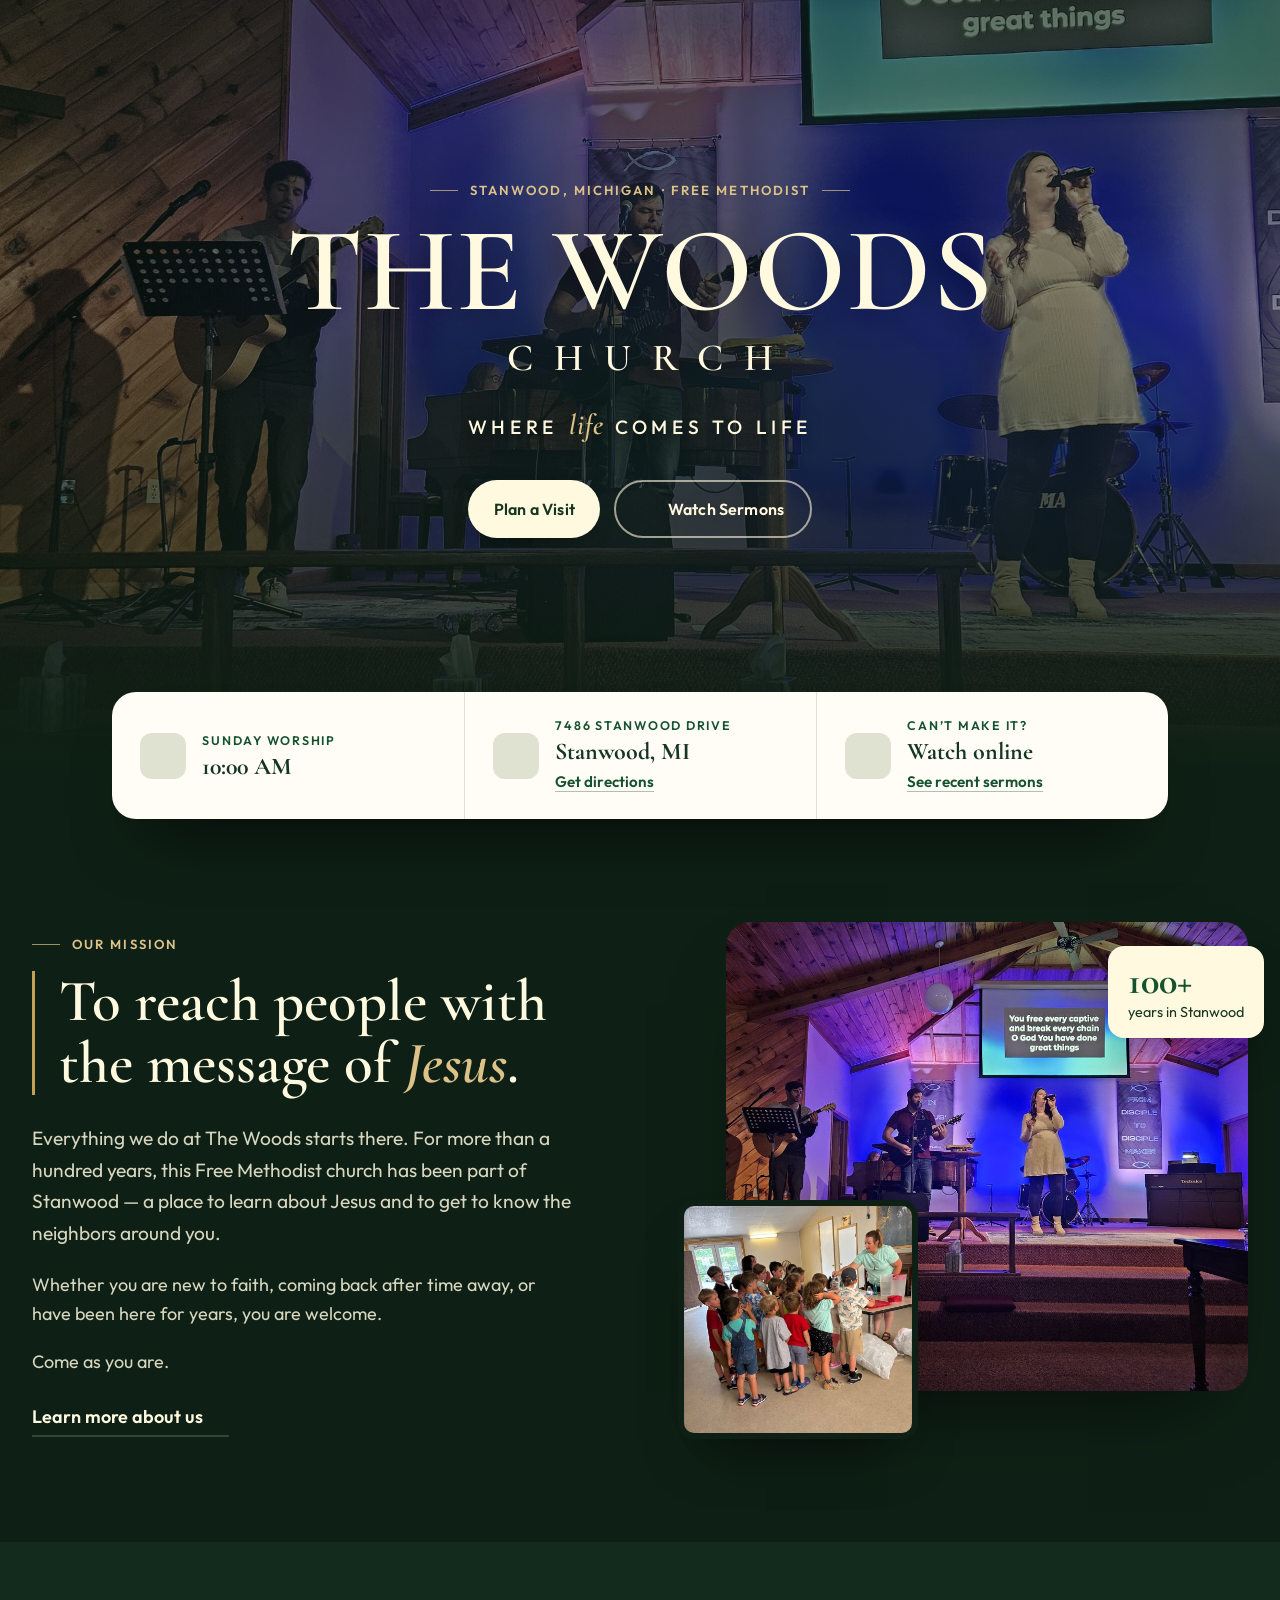
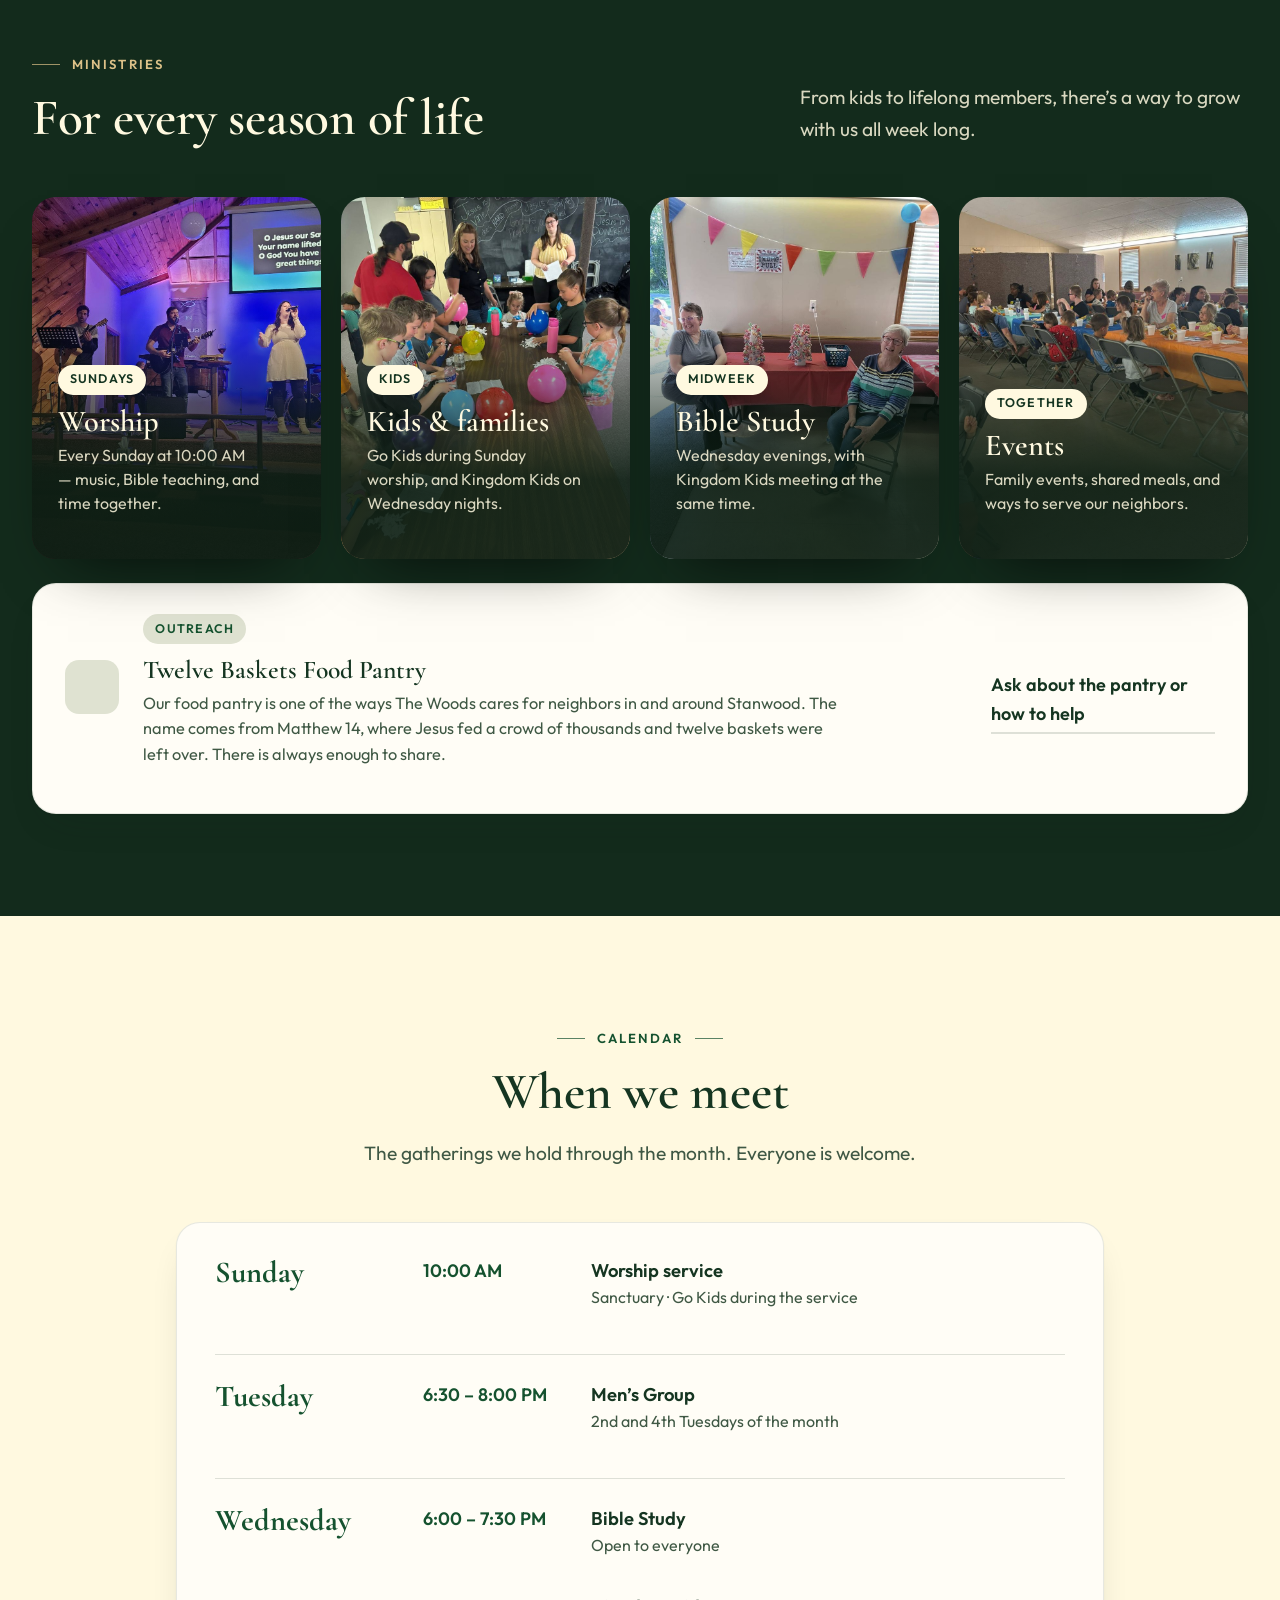
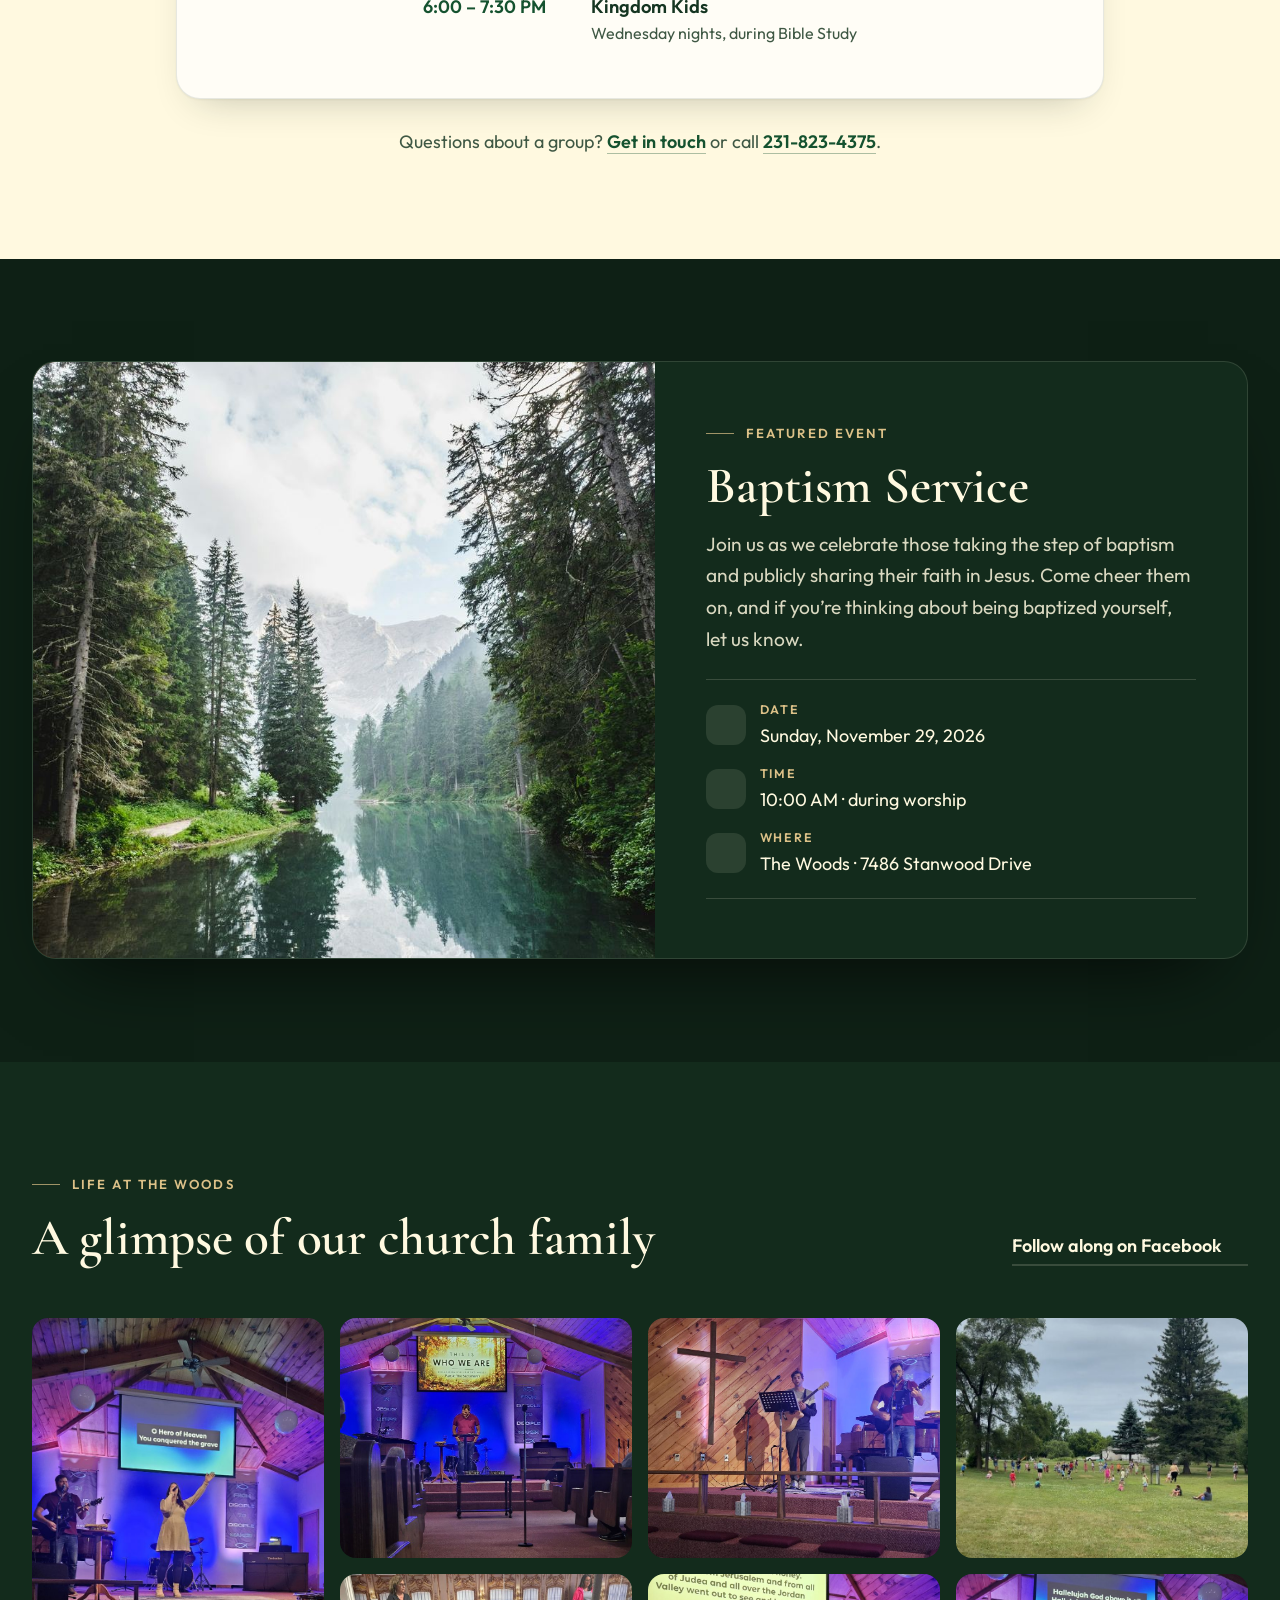
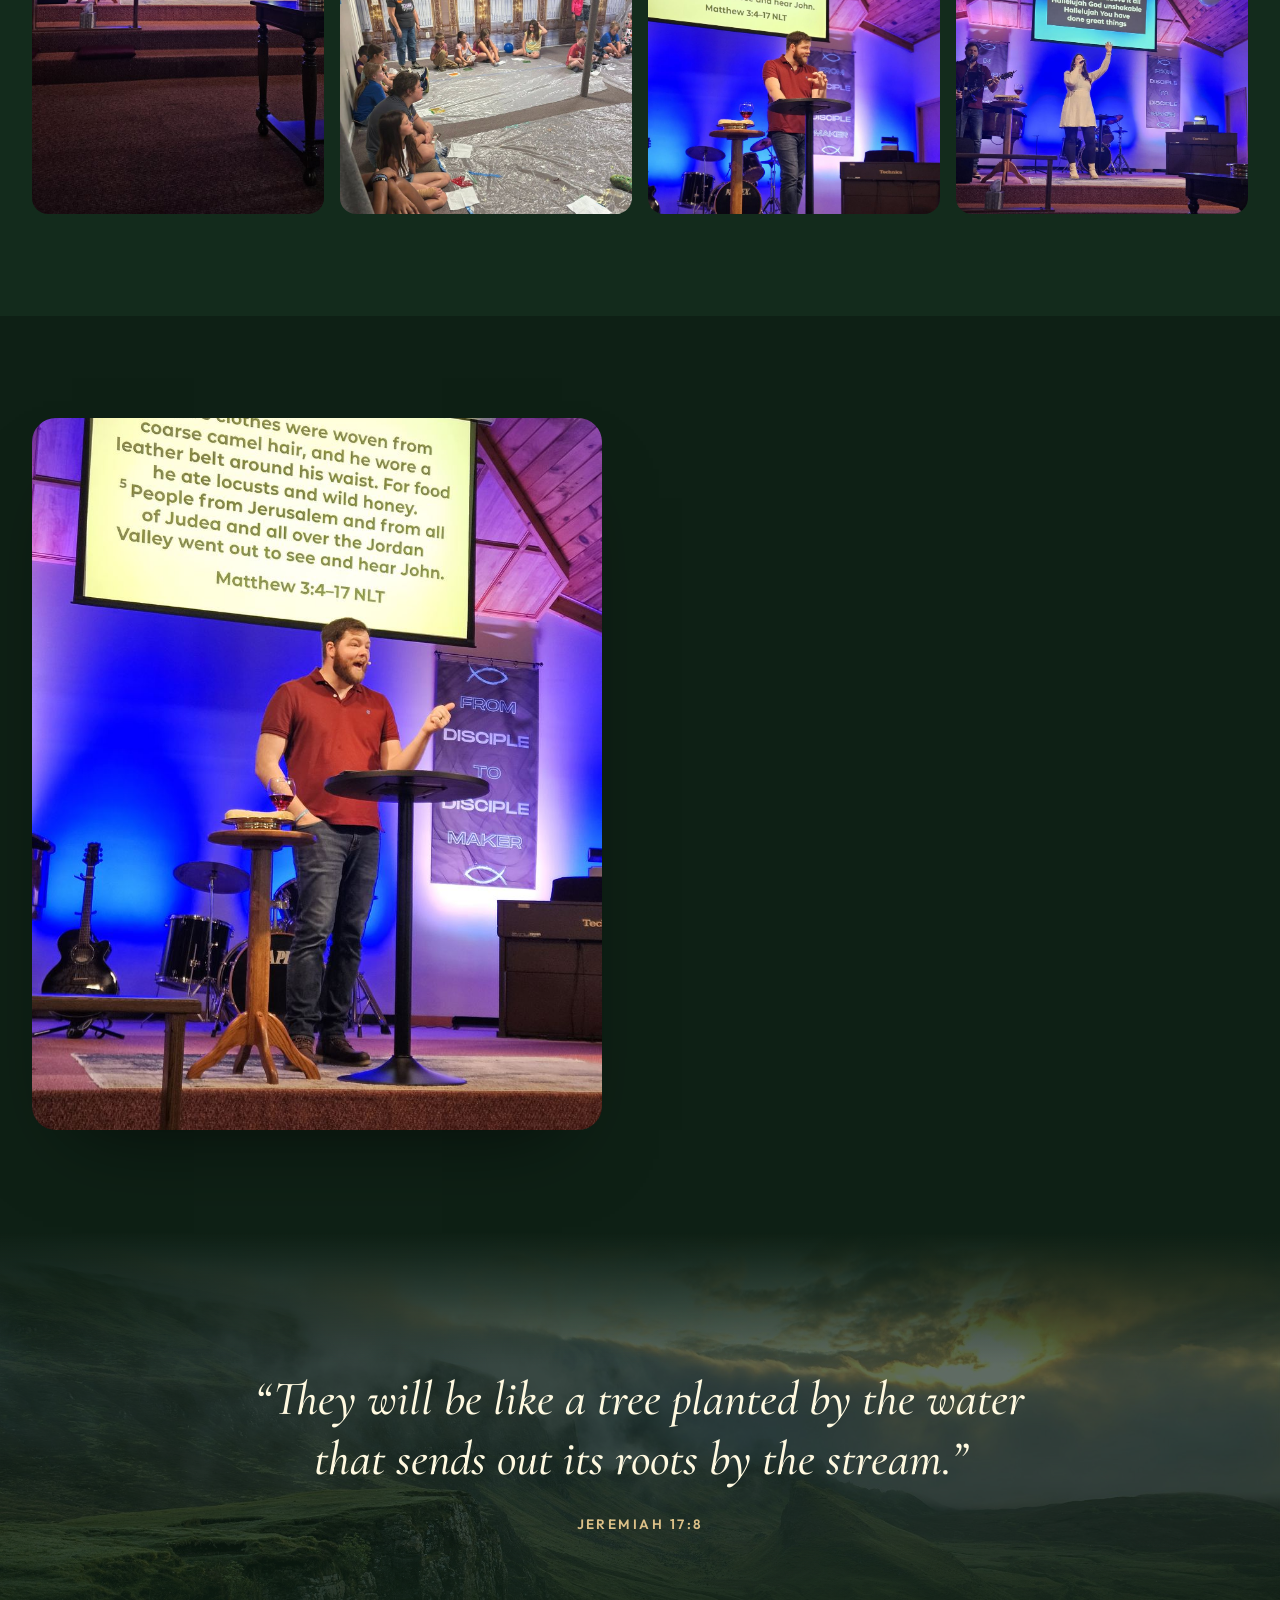
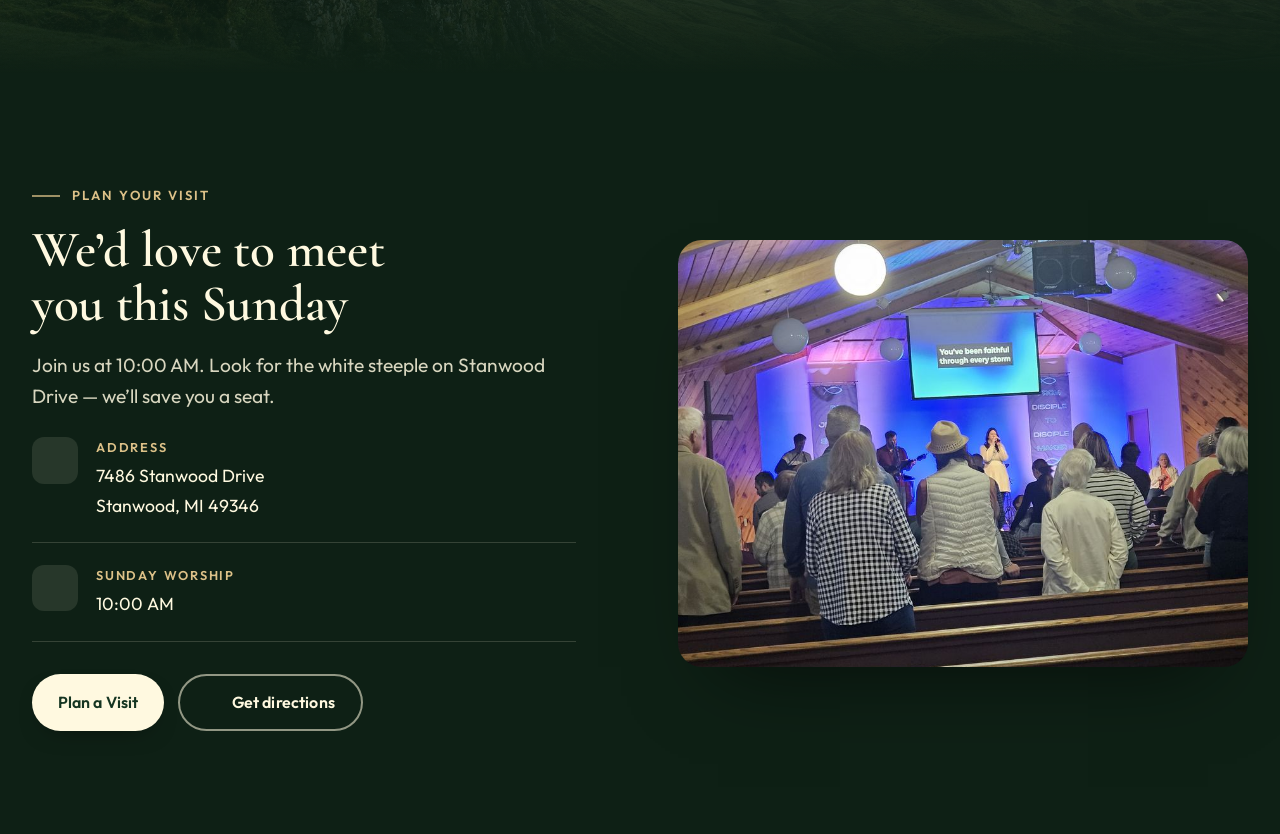
==== commit a9b760d5: "Add 2027 Church on Mission vision, baptism event, and 11/22 sermon - About page: new 2027 Vision sec" ====
--- a/index.html
+++ b/index.html
@@ -178,14 +178,14 @@
           <div class="container">
             <article class="event-feature reveal">
               <div class="event-feature__media">
-                <img src="assets/photos/web/vision-sunday-1200.jpg" srcset="assets/photos/web/vision-sunday-1200.jpg 1200w, assets/photos/web/vision-sunday-2048.jpg 2048w" sizes="(min-width: 900px) 34rem, 100vw" alt="A handwritten index card reading “The Woods, Vision Sunday” pinned to the church bulletin board" width="2048" height="1536" loading="lazy" />
+                <img src="assets/photos/web/sunlit-trees-1200.jpg" srcset="assets/photos/web/sunlit-trees-1200.jpg 1200w, assets/photos/web/sunlit-trees-2400.jpg 2400w" sizes="(min-width: 900px) 34rem, 100vw" alt="Sunlight streaming through the trees" width="1200" height="828" loading="lazy" />
               </div>
               <div class="event-feature__body">
                 <p class="eyebrow">Featured event</p>
-                <h2 class="event-feature__title">Vision Sunday</h2>
-                <p class="lede">During the Sunday service we’ll walk through the roadmap for 2027, present the theme for the year, and share where God is leading The Woods.</p>
+                <h2 class="event-feature__title">Baptism Service</h2>
+                <p class="lede">Join us as we celebrate those taking the step of baptism and publicly sharing their faith in Jesus. Come cheer them on, and if you’re thinking about being baptized yourself, <a href="contact.html">let us know</a>.</p>
                 <ul class="event-facts">
-                  <li><span class="icon-chip"><svg class="icon" aria-hidden="true"><use href="#i-calendar" /></svg></span><div><strong>Date</strong>Sunday, November 22, 2026</div></li>
+                  <li><span class="icon-chip"><svg class="icon" aria-hidden="true"><use href="#i-calendar" /></svg></span><div><strong>Date</strong>Sunday, November 29, 2026</div></li>
                   <li><span class="icon-chip"><svg class="icon" aria-hidden="true"><use href="#i-clock" /></svg></span><div><strong>Time</strong>10:00 AM · during worship</div></li>
                   <li><span class="icon-chip"><svg class="icon" aria-hidden="true"><use href="#i-pin" /></svg></span><div><strong>Where</strong>The Woods · 7486 Stanwood Drive</div></li>
                 </ul>
@@ -223,9 +223,10 @@
             <div class="split__text reveal" style="--d: 120ms">
               <p class="eyebrow">Sermons</p>
               <h2 class="h2">Missed a Sunday? Catch up anytime.</h2>
-              <p class="lede">Sunday messages are streamed live and saved so you can watch from home, at your own pace.</p>
+              <p class="lede">Every Sunday, our full service streams live on Facebook. The sermons are saved on YouTube, so you can watch from home at your own pace.</p>
               <div class="actions">
                 <a class="btn btn--primary" href="sermons.html"><svg class="icon" aria-hidden="true"><use href="#i-video" /></svg>Watch the latest sermon</a>
+                <a class="btn btn--ghost" href="https://www.facebook.com/100081895544129" target="_blank" rel="noopener noreferrer">Watch live on Facebook</a>
               </div>
             </div>
           </div>
--- a/css/styles.css
+++ b/css/styles.css
@@ -1812,11 +1812,12 @@
 
 .sermon-card {
   display: grid;
-  gap: 1rem;
+  gap: 1.4rem;
   align-content: start;
 }
 
 .sermon-card__body {
+  position: relative;
   display: grid;
   gap: 0.35rem;
 }
@@ -1829,9 +1830,14 @@
   line-height: 1.15;
 }
 
+/* Sits in the gap above the title so every card's title lines up */
 .sermon-flag {
+  position: absolute;
+  bottom: calc(100% + 0.3rem);
+  left: 0;
   margin: 0;
-  font-size: 0.75rem;
+  line-height: 1;
+  font-size: 0.7rem;
   font-weight: 600;
   letter-spacing: 0.14em;
   text-transform: uppercase;
@@ -2126,9 +2132,19 @@
   }
 }
 
+.footer__brand a {
+  display: inline-block;
+  border: 0;
+}
+
 .footer__brand .logo {
   width: 8.5rem;
   color: var(--cream);
+  transition: opacity 0.3s var(--ease);
+}
+
+.footer__brand a:hover .logo {
+  opacity: 0.8;
 }
 
 .footer__col h3 {
@@ -2320,3 +2336,112 @@
     letter-spacing: 0.1em;
   }
 }
+
+/* 2027 vision (About page) */
+
+.photo-frame--slide {
+  aspect-ratio: 16 / 9;
+}
+
+.vision-verse {
+  margin: 2rem 0 0;
+  padding: 0.2rem 0 0.2rem 1.4rem;
+  border-left: 3px solid var(--maple);
+}
+
+.vision-verse p {
+  margin: 0;
+  font-family: var(--font-display);
+  font-size: clamp(1.5rem, 2.2vw, 1.9rem);
+  font-style: italic;
+  font-weight: 500;
+  line-height: 1.25;
+  color: var(--fg);
+}
+
+.vision-verse cite {
+  display: block;
+  margin-top: 0.7rem;
+  font-style: normal;
+  font-size: 0.8rem;
+  font-weight: 600;
+  letter-spacing: 0.14em;
+  text-transform: uppercase;
+  color: var(--eyebrow);
+}
+
+.vision-frame {
+  margin-top: clamp(3.5rem, 8vw, 6rem);
+}
+
+.vision-frame__img img {
+  width: 100%;
+  height: auto;
+  border-radius: var(--r-md);
+  box-shadow: 0 40px 80px -40px rgba(0, 0, 0, 0.6);
+}
+
+.vision-frame__title {
+  margin: 0 0 1rem;
+  font-family: var(--font-display);
+  font-size: clamp(1.8rem, 2.6vw, 2.3rem);
+  font-weight: 600;
+  line-height: 1.15;
+}
+
+.frame-sides {
+  margin: 1.5rem 0 0;
+}
+
+.frame-sides > div {
+  padding: 1rem 0;
+  border-top: 1px solid var(--line);
+}
+
+.frame-sides dt {
+  margin-bottom: 0.3rem;
+  font-size: 0.8rem;
+  font-weight: 600;
+  letter-spacing: 0.14em;
+  text-transform: uppercase;
+  color: var(--eyebrow);
+}
+
+.frame-sides dd {
+  margin: 0;
+  line-height: 1.55;
+  color: var(--muted);
+}
+
+.frame-sides a {
+  color: var(--fg);
+}
+
+.measures {
+  display: grid;
+  gap: 0.45rem;
+  margin: 0.8rem 0 0.2rem;
+  padding: 0;
+  list-style: none;
+}
+
+.measures li {
+  position: relative;
+  padding-left: 1.4rem;
+  font-family: var(--font-display);
+  font-size: 1.35rem;
+  font-weight: 600;
+  line-height: 1.2;
+  color: var(--fg);
+}
+
+.measures li::before {
+  content: "";
+  position: absolute;
+  left: 0;
+  top: 0.5em;
+  width: 0.5rem;
+  height: 0.5rem;
+  border-radius: 50%;
+  background: var(--maple);
+}
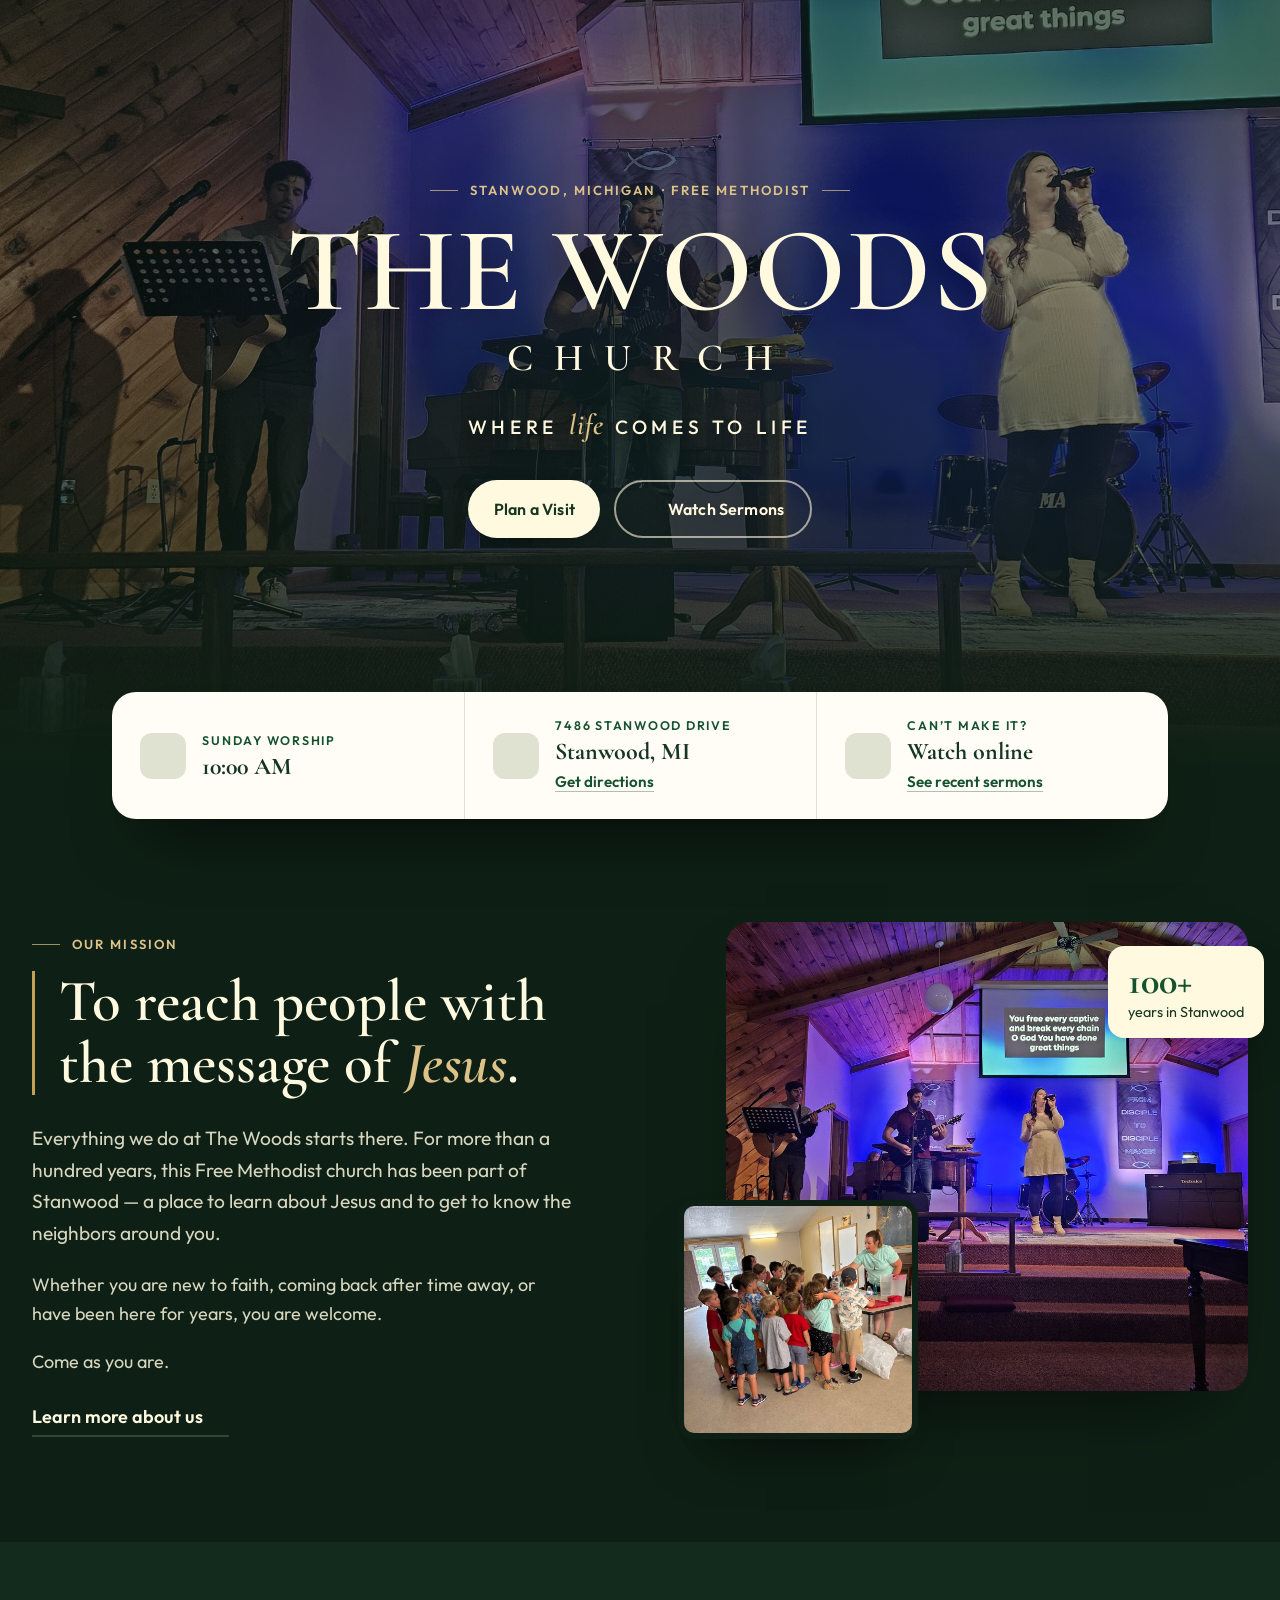
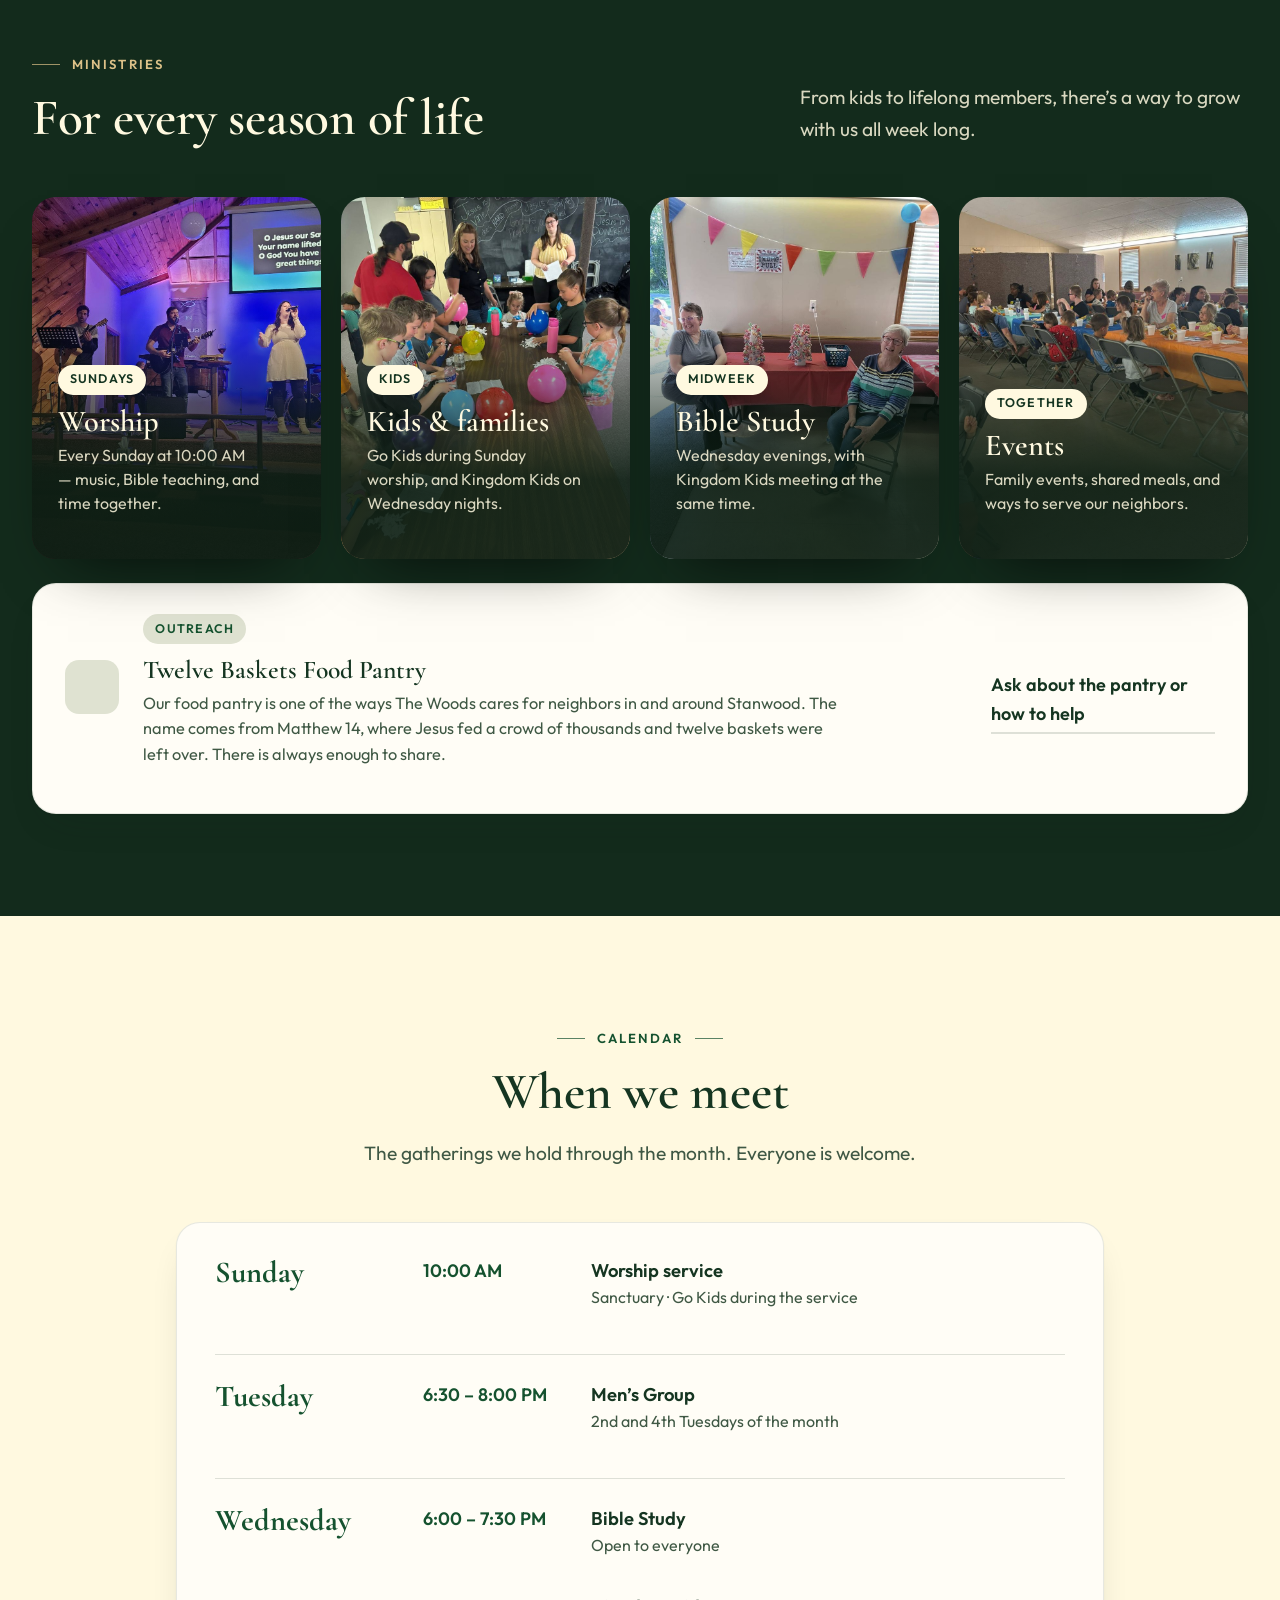
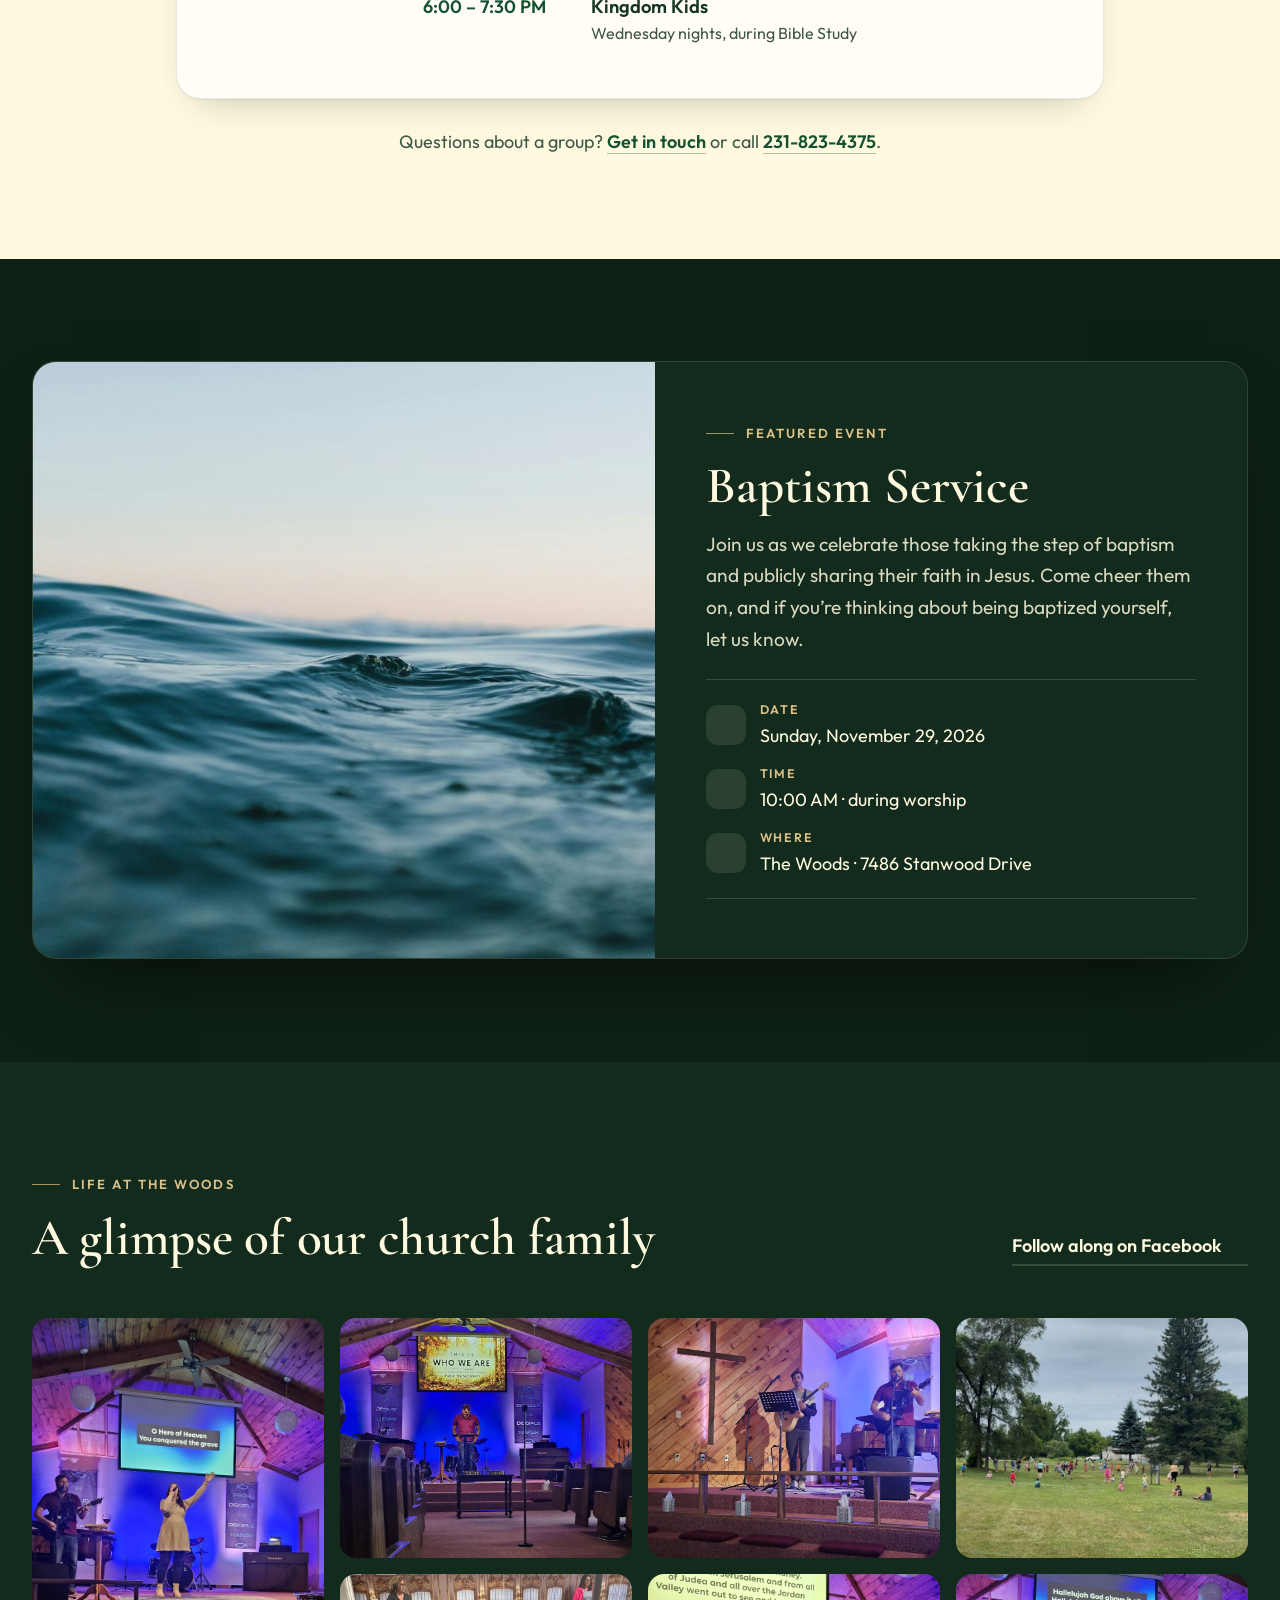
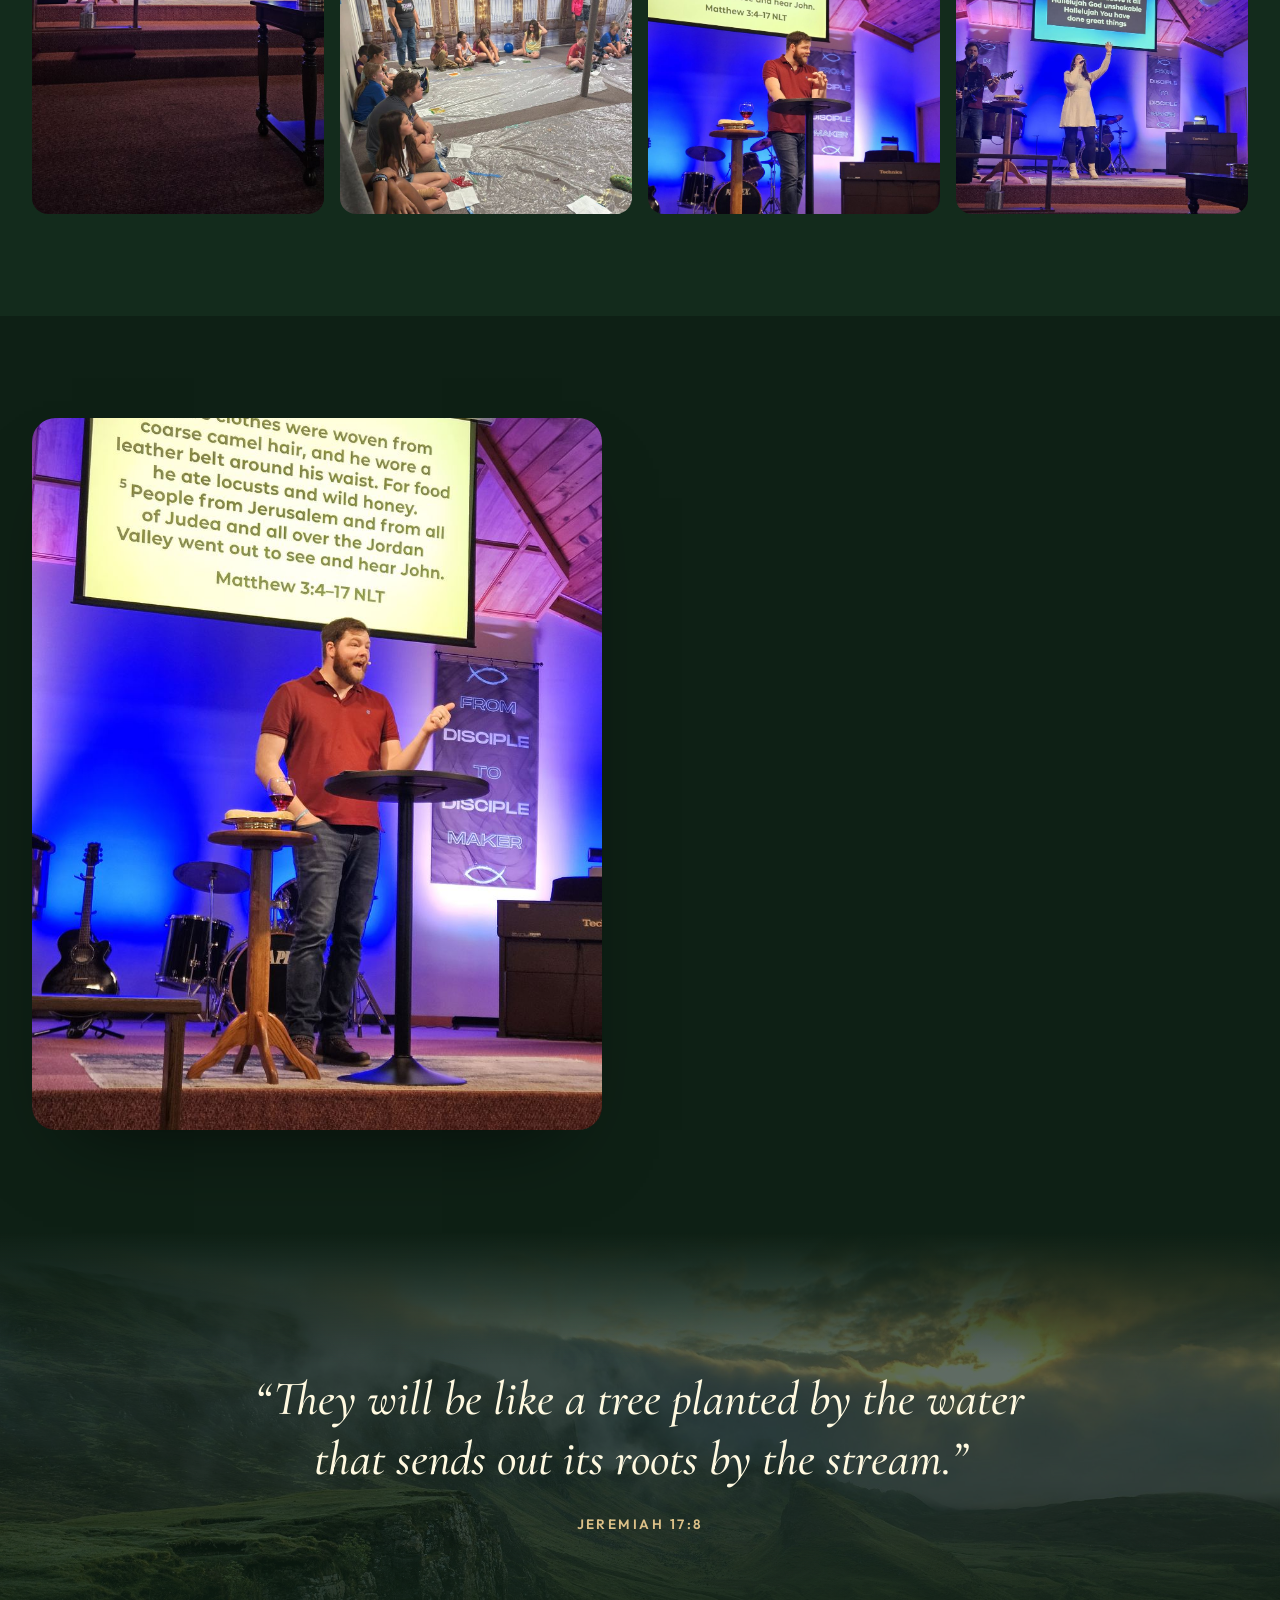
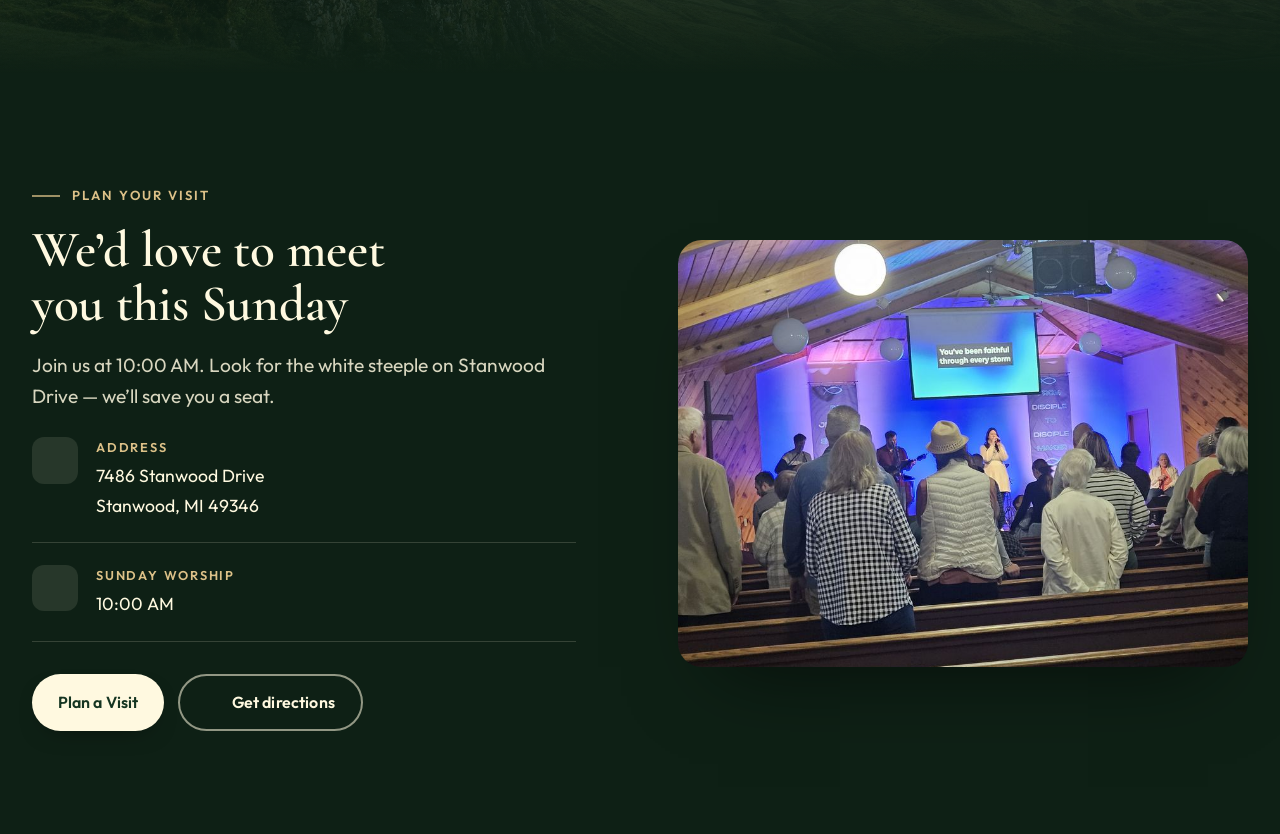
==== commit 9ad6b521: "Use a water photo for the Baptism Service event Co-Authored-By: Claude Opus 5.5 <noreply@anthropic.c" ====
--- a/index.html
+++ b/index.html
@@ -178,7 +178,7 @@
           <div class="container">
             <article class="event-feature reveal">
               <div class="event-feature__media">
-                <img src="assets/photos/web/sunlit-trees-1200.jpg" srcset="assets/photos/web/sunlit-trees-1200.jpg 1200w, assets/photos/web/sunlit-trees-2400.jpg 2400w" sizes="(min-width: 900px) 34rem, 100vw" alt="Sunlight streaming through the trees" width="1200" height="828" loading="lazy" />
+                <img src="assets/photos/web/baptism-water-1200.jpg" srcset="assets/photos/web/baptism-water-1200.jpg 1200w, assets/photos/web/baptism-water-2000.jpg 2000w" sizes="(min-width: 900px) 34rem, 100vw" alt="Calm blue water rippling under a soft evening sky" width="1200" height="800" loading="lazy" />
               </div>
               <div class="event-feature__body">
                 <p class="eyebrow">Featured event</p>
